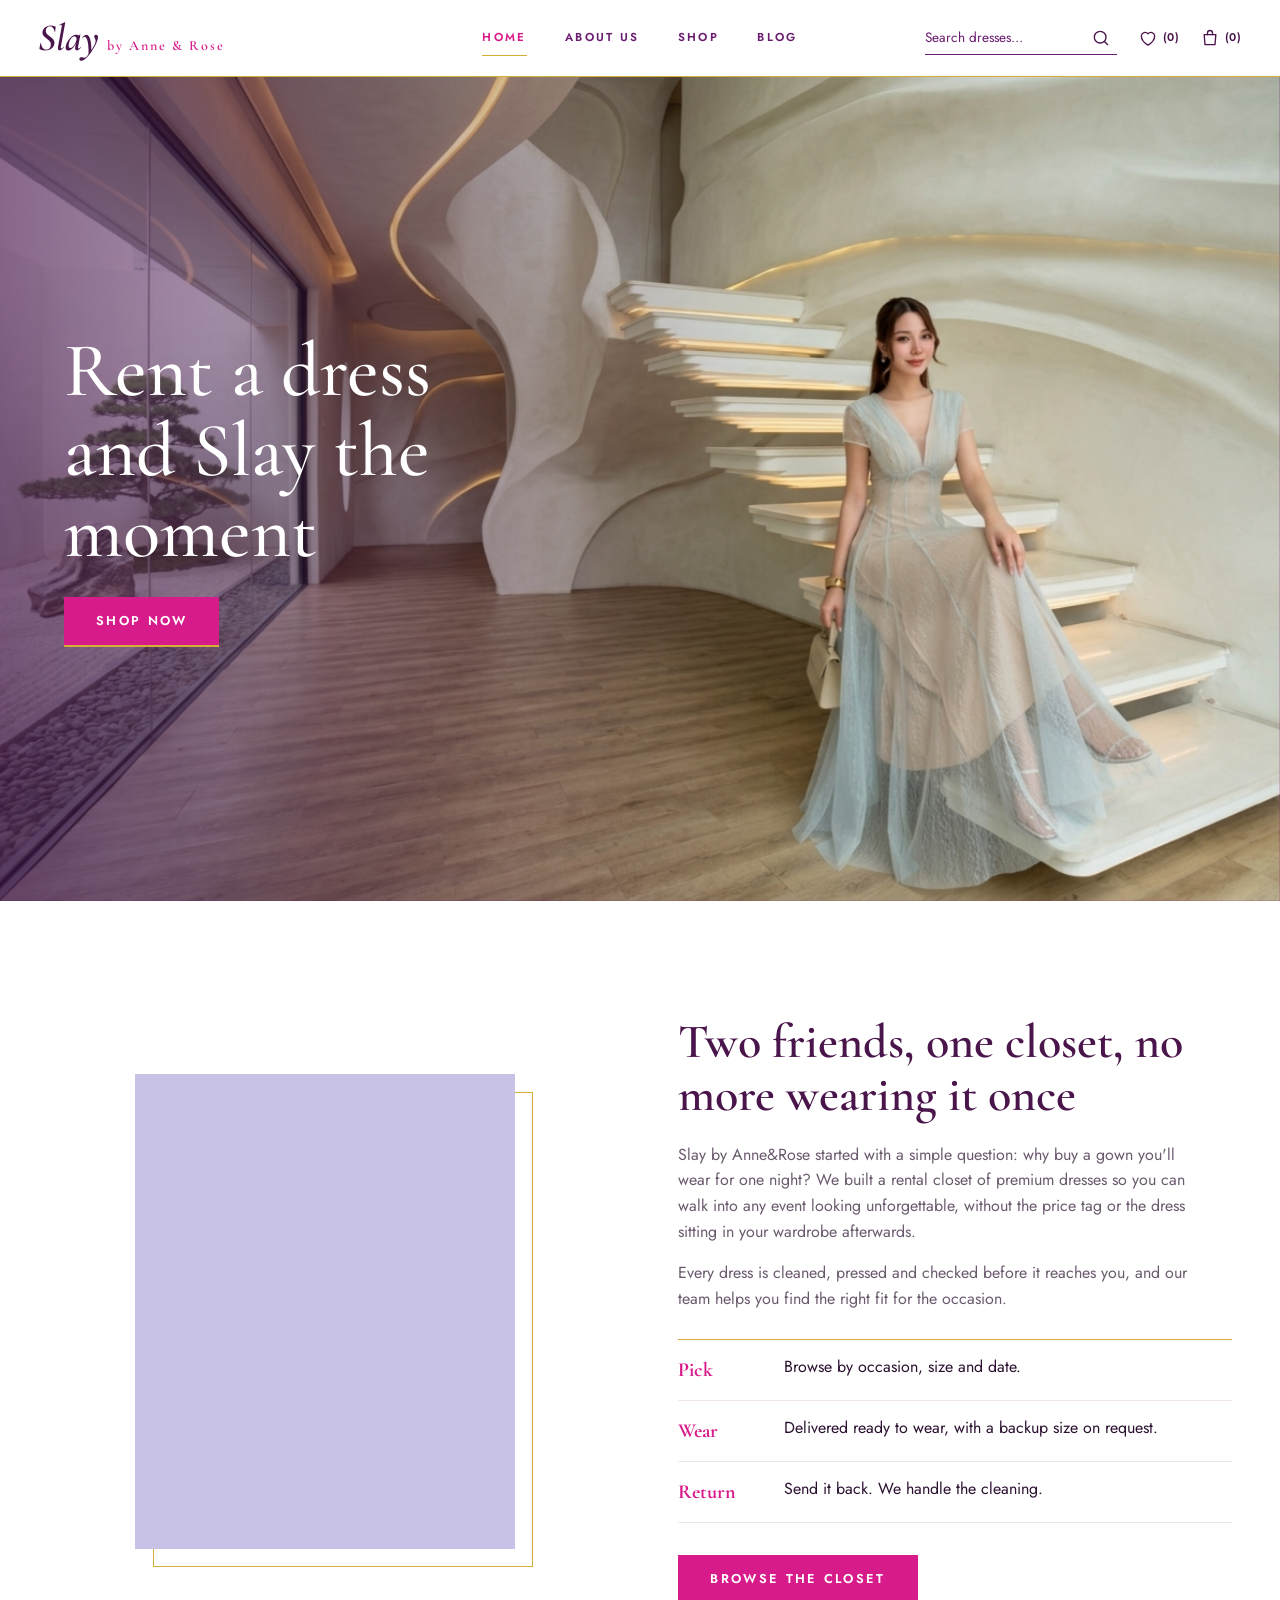
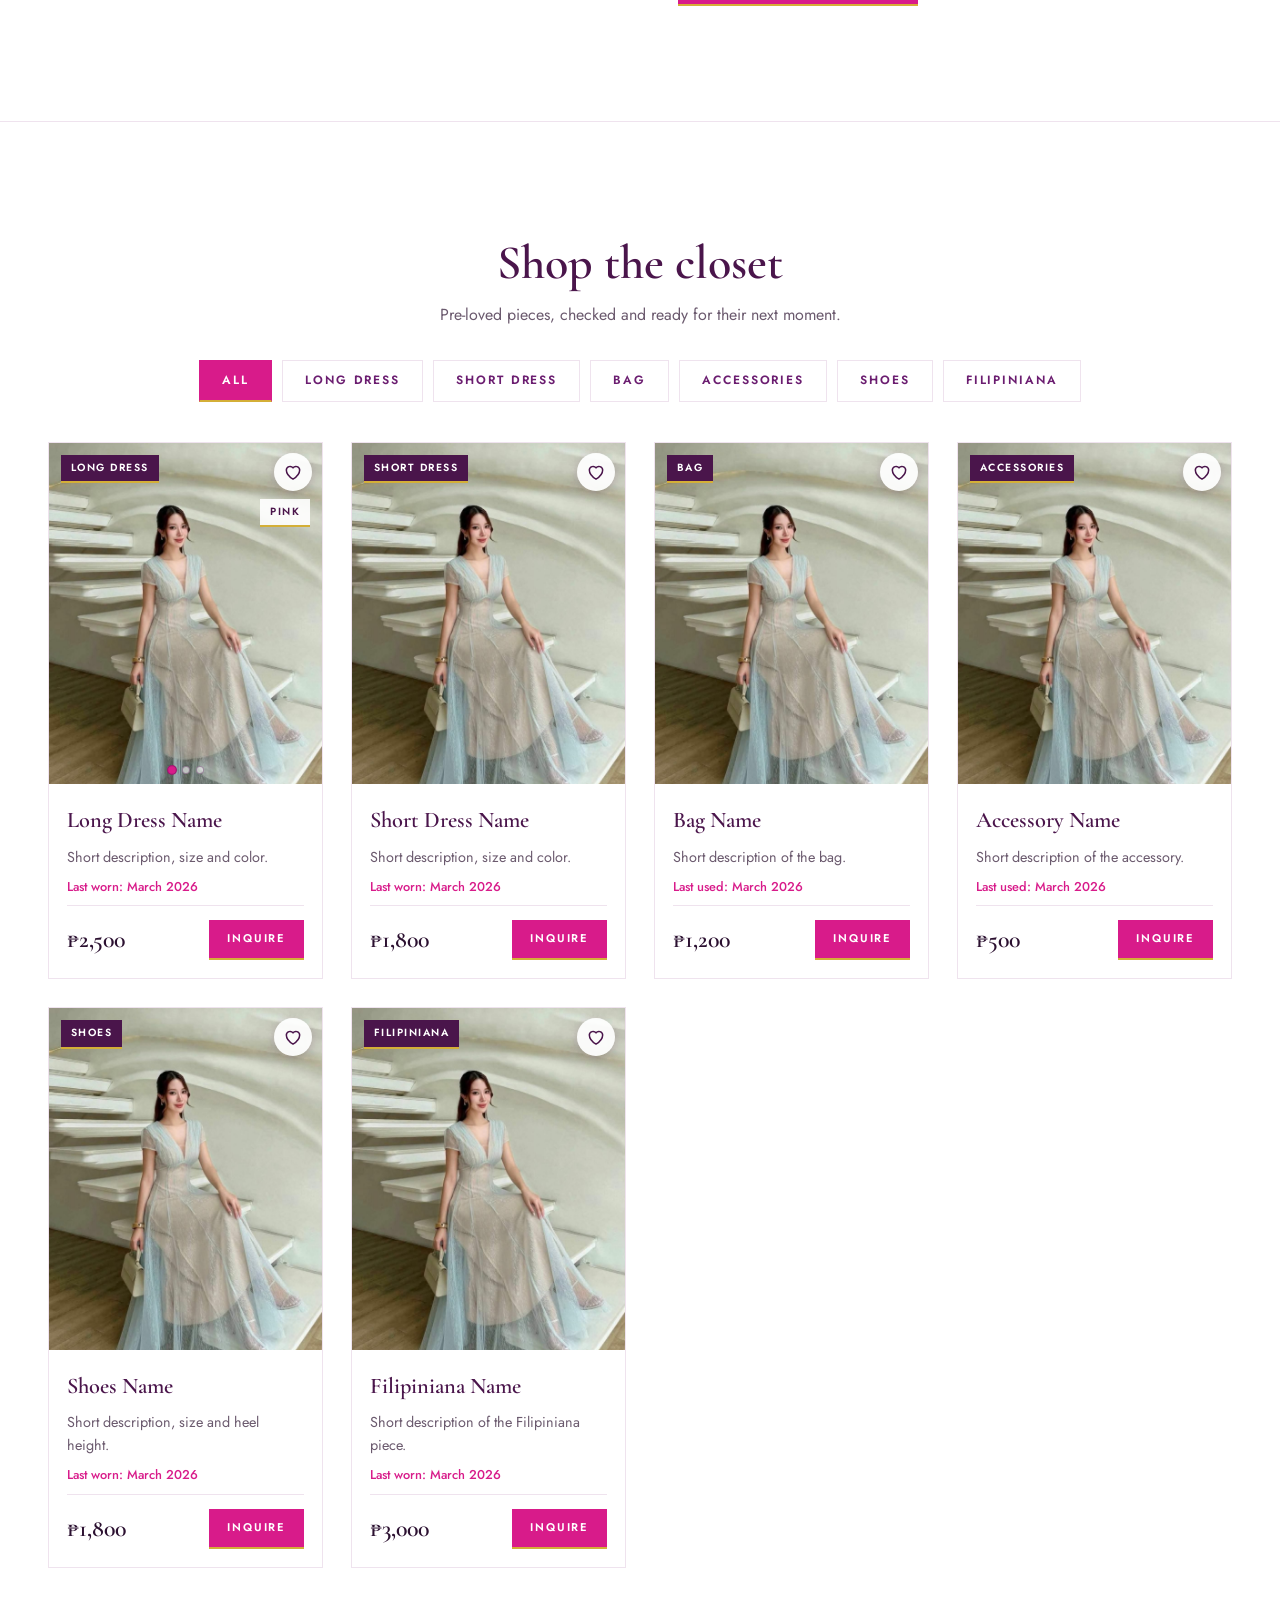
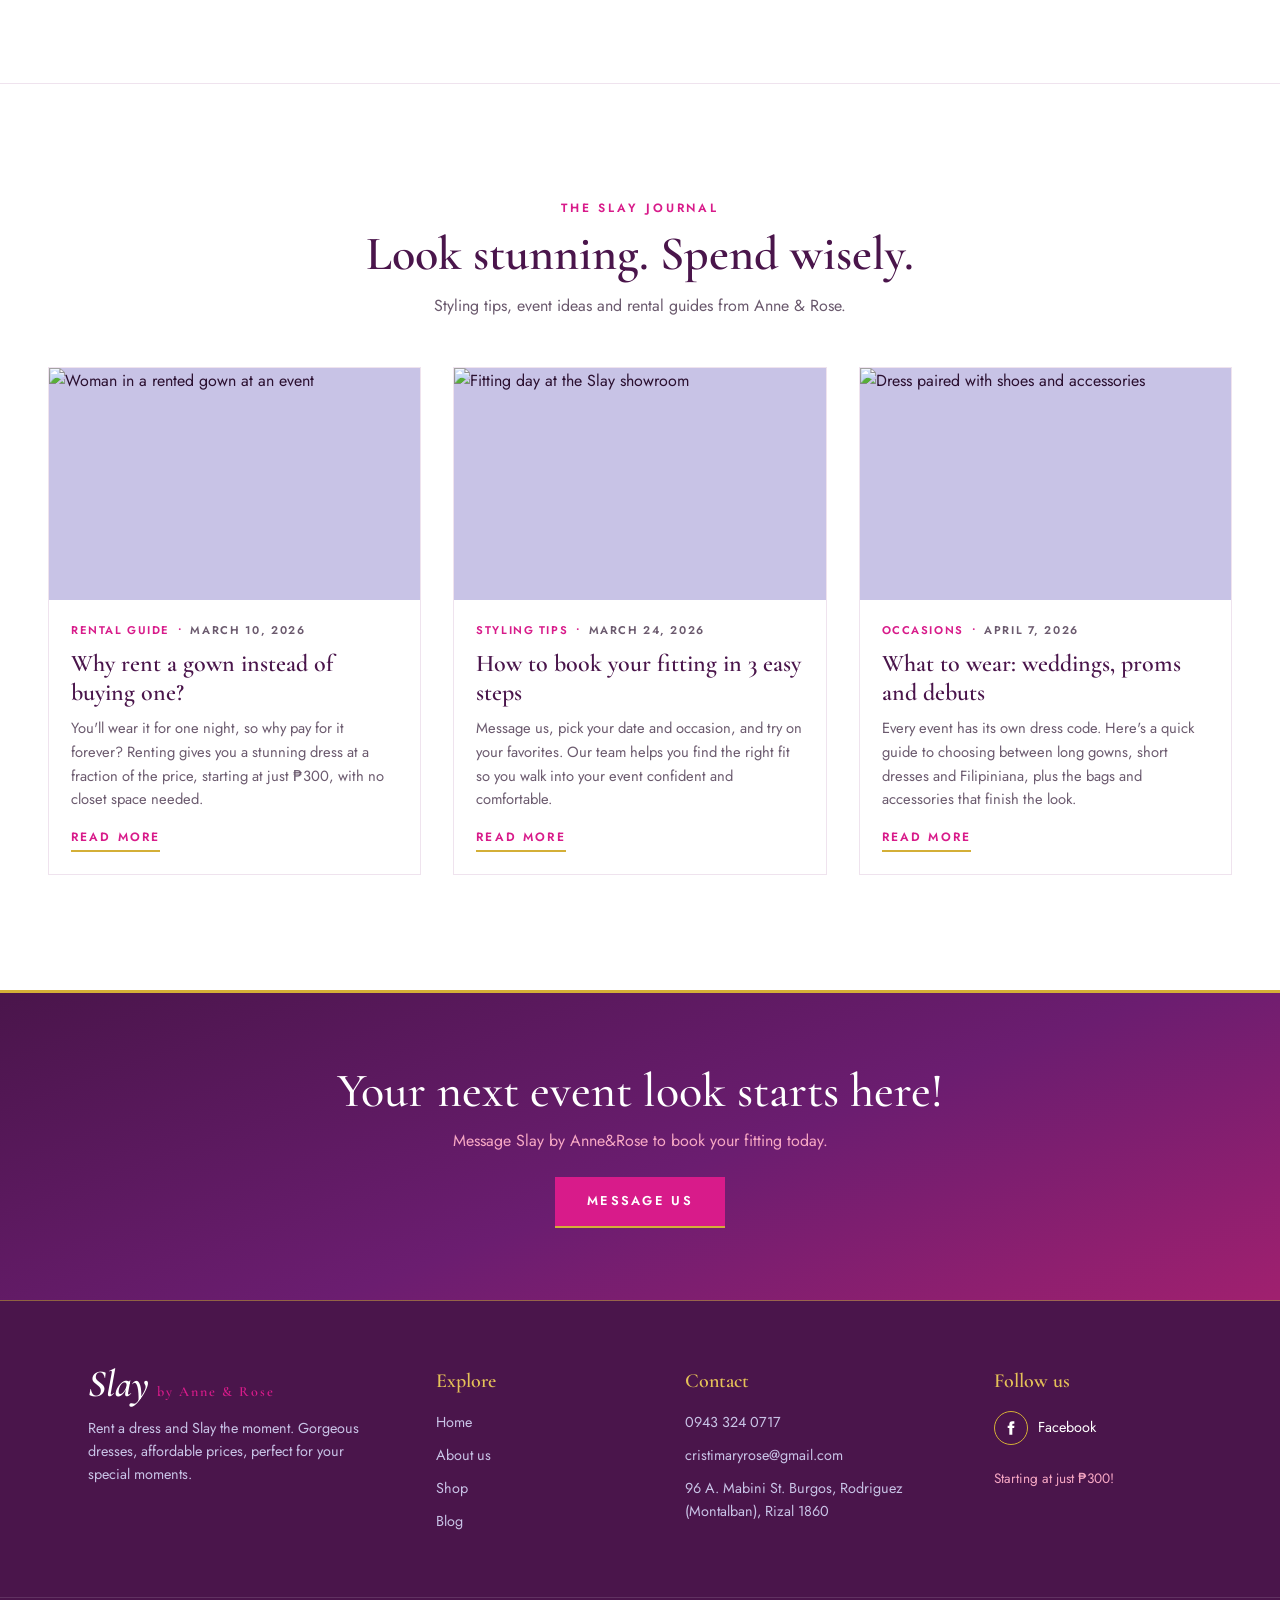
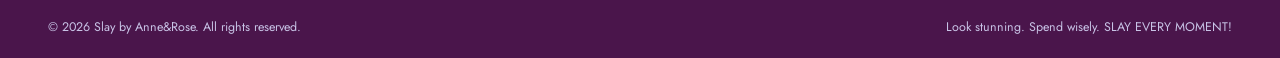
==== index.html @ 1ec52ad0 "Initial commit" ====
<!DOCTYPE html>
<html lang="en">
<head>
<meta charset="utf-8">
<meta name="viewport" content="width=device-width, initial-scale=1, viewport-fit=cover">
<title>Slay by Anne&amp;Rose | Rent a dress and Slay the moment</title>
<link rel="icon" type="image/png" href="slaylogo.png">
<link rel="apple-touch-icon" href="slaylogo.png">
<link rel="stylesheet" href="https://fonts.googleapis.com/css2?family=Cormorant+Garamond:wght@500;600&family=Jost:wght@400;500;600&display=swap">
<link rel="stylesheet" href="style.css">
<script>document.documentElement.classList.add('js')</script>
</head>
<body>

<header class="site-header">
  <div class="bar">
    <button class="icon-btn menu-btn" id="menuBtn" aria-label="Open menu" aria-expanded="false" aria-controls="nav">
      <svg viewBox="0 0 24 24"><path d="M3 7h18M3 12h18M3 17h18"/></svg>
    </button>

    <a class="brand" href="#" aria-label="Slay by Anne and Rose, home"><span class="b1">Slay</span><span class="b2">by Anne &amp; Rose</span></a>

    <nav class="nav" id="nav" aria-label="Main">
      <a href="#home" aria-current="page">Home</a>
      <a href="#about">About us</a>
      <a href="#shop">Shop</a>
      <a href="#blog">Blog</a>
    </nav>

    <div class="tools">
      <form class="search" id="search" role="search" onsubmit="return false">
        <input type="search" id="q" placeholder="Search dresses…" aria-label="Search dresses">
        <button class="icon-btn" type="submit" aria-label="Search" style="min-width:32px;min-height:32px">
          <svg viewBox="0 0 24 24"><circle cx="11" cy="11" r="7"/><path d="m20 20-3.5-3.5"/></svg>
        </button>
      </form>
      <button class="icon-btn search-btn" id="searchBtn" aria-label="Open search" aria-expanded="false">
        <svg viewBox="0 0 24 24"><circle cx="11" cy="11" r="7"/><path d="m20 20-3.5-3.5"/></svg>
      </button>
      <button class="icon-btn" id="favBtn" aria-label="Favorites">
        <svg viewBox="0 0 24 24"><path d="M12 20.5s-8-4.9-8-11A4.5 4.5 0 0 1 12 7a4.5 4.5 0 0 1 8 2.5c0 6.1-8 11-8 11Z"/></svg>
        <span class="count" id="favCount" aria-live="polite">(0)</span>
      </button>
      <button class="icon-btn" id="cartBtn" aria-label="Cart">
        <svg viewBox="0 0 24 24"><path d="M5 8h14l-1 12H6L5 8Z"/><path d="M9 8V6a3 3 0 0 1 6 0v2"/></svg>
        <span class="count" id="cartCount" aria-live="polite">(0)</span>
      </button>
    </div>
  </div>
</header>

<main id="home">
  <!-- ===== HERO SECTION: replace this whole <section> with your own hero ===== -->
<section class="hero">
  <img src="dressv1.png" alt="Woman wearing a rental gown" class="hero-img">

  <div class="hero-text">
    <h1>Rent a dress and Slay the moment</h1>
    <a href="#shop" class="hero-btn">Shop now</a>
  </div>
</section>
  <!-- ===== END HERO SECTION ===== -->
</main>

<div class="toast" id="toast" role="status"></div>

<section class="about" id="about">
  <div class="about-inner">
    <div class="about-media">
      <video
        poster="images/about.jpg"
        autoplay
        muted
        loop
        playsinline
        preload="metadata"
        aria-label="Anne and Rose in the Slay showroom">
        <source src="slayvideo.mp4" type="video/mp4">
        Your browser does not support the video tag.
      </video>
    </div>

    <div class="about-copy">
      <h2>Two friends, one closet, no more wearing it once</h2>
      <p>Slay by Anne&amp;Rose started with a simple question: why buy a gown you'll wear for one night? We built a rental closet of premium dresses so you can walk into any event looking unforgettable, without the price tag or the dress sitting in your wardrobe afterwards.</p>
      <p>Every dress is cleaned, pressed and checked before it reaches you, and our team helps you find the right fit for the occasion.</p>

      <ul class="about-points">
        <li><strong>Pick</strong><span>Browse by occasion, size and date.</span></li>
        <li><strong>Wear</strong><span>Delivered ready to wear, with a backup size on request.</span></li>
        <li><strong>Return</strong><span>Send it back. We handle the cleaning.</span></li>
      </ul>

      <a href="#shop" class="about-btn">Browse the closet</a>
    </div>
  </div>
</section>


<section class="shop" id="shop">
  <div class="shop-inner">
    <h2>Shop the closet</h2>
    <p class="shop-sub">Pre-loved pieces, checked and ready for their next moment.</p>

    <div class="shop-tabs" role="tablist" aria-label="Shop categories">
      <button class="shop-tab active" data-filter="all" role="tab" aria-selected="true">All</button>
      <button class="shop-tab" data-filter="long-dress" role="tab" aria-selected="false">Long Dress</button>
      <button class="shop-tab" data-filter="short-dress" role="tab" aria-selected="false">Short Dress</button>
      <button class="shop-tab" data-filter="bag" role="tab" aria-selected="false">Bag</button>
      <button class="shop-tab" data-filter="accessories" role="tab" aria-selected="false">Accessories</button>
      <button class="shop-tab" data-filter="shoes" role="tab" aria-selected="false">Shoes</button>
      <button class="shop-tab" data-filter="filipiniana" role="tab" aria-selected="false">Filipiniana</button>
    </div>

    <div class="shop-grid">

      <!-- LONG DRESS (with color slider) -->
     <!-- LONG DRESS (slide sample) -->
<article class="product" data-category="long-dress">
  <div class="product-img">
    <img src="dressing.png" alt="Long dress in pink" data-color="Pink" loading="lazy">
    <img src="dressing.png" alt="Long dress in blue" data-color="Blue" loading="lazy">
    <img src="dressing.png" alt="Long dress in gold" data-color="Gold" loading="lazy">
    <span class="product-tag">Long Dress</span>
  </div>
  <div class="product-info">
    <h3>Long Dress Name</h3>
    <p class="product-desc">Short description, size and color.</p>
    <p class="product-worn">Last worn: March 2026</p>
    <div class="product-bottom">
      <span class="product-price">₱2,500</span>
      <a href="#" class="product-btn">Inquire</a>
    </div>
  </div>
</article>

      <!-- SHORT DRESS -->
      <article class="product" data-category="short-dress">
        <div class="product-img">
          <img src="dressing.png" alt="Short dress name" data-color="Pink" loading="lazy">
          <span class="product-tag">Short Dress</span>
        </div>
        <div class="product-info">
          <h3>Short Dress Name</h3>
          <p class="product-desc">Short description, size and color.</p>
          <p class="product-worn">Last worn: March 2026</p>
          <div class="product-bottom">
            <span class="product-price">₱1,800</span>
            <a href="#" class="product-btn">Inquire</a>
          </div>
        </div>
      </article>

      <!-- BAG -->
      <article class="product" data-category="bag">
        <div class="product-img">
          <img src="dressing.png" alt="Bag name" data-color="Black" loading="lazy">
          <span class="product-tag">Bag</span>
        </div>
        <div class="product-info">
          <h3>Bag Name</h3>
          <p class="product-desc">Short description of the bag.</p>
          <p class="product-worn">Last used: March 2026</p>
          <div class="product-bottom">
            <span class="product-price">₱1,200</span>
            <a href="#" class="product-btn">Inquire</a>
          </div>
        </div>
      </article>

      <!-- ACCESSORIES -->
      <article class="product" data-category="accessories">
        <div class="product-img">
          <img src="dressing.png" alt="Accessory name" data-color="Gold" loading="lazy">
          <span class="product-tag">Accessories</span>
        </div>
        <div class="product-info">
          <h3>Accessory Name</h3>
          <p class="product-desc">Short description of the accessory.</p>
          <p class="product-worn">Last used: March 2026</p>
          <div class="product-bottom">
            <span class="product-price">₱500</span>
            <a href="#" class="product-btn">Inquire</a>
          </div>
        </div>
      </article>

      <!-- SHOES -->
      <article class="product" data-category="shoes">
        <div class="product-img">
          <img src="dressing.png" alt="Shoes name" data-color="Nude" loading="lazy">
          <span class="product-tag">Shoes</span>
        </div>
        <div class="product-info">
          <h3>Shoes Name</h3>
          <p class="product-desc">Short description, size and heel height.</p>
          <p class="product-worn">Last worn: March 2026</p>
          <div class="product-bottom">
            <span class="product-price">₱1,800</span>
            <a href="#" class="product-btn">Inquire</a>
          </div>
        </div>
      </article>

      <!-- FILIPINIANA -->
      <article class="product" data-category="filipiniana">
        <div class="product-img">
          <img src="dressing.png" alt="Filipiniana name" data-color="White" loading="lazy">
          <span class="product-tag">Filipiniana</span>
        </div>
        <div class="product-info">
          <h3>Filipiniana Name</h3>
          <p class="product-desc">Short description of the Filipiniana piece.</p>
          <p class="product-worn">Last worn: March 2026</p>
          <div class="product-bottom">
            <span class="product-price">₱3,000</span>
            <a href="#" class="product-btn">Inquire</a>
          </div>
        </div>
      </article>

    </div>
  </div>
</section>

<!-- ===== BLOG ===== -->
<section class="blog" id="blog">
  <div class="blog-inner">
    <p class="blog-eyebrow">The Slay Journal</p>
    <h2>Look stunning. Spend wisely.</h2>
    <p class="blog-sub">Styling tips, event ideas and rental guides from Anne &amp; Rose.</p>

    <div class="blog-grid">

      <article class="post">
        <a href="#" class="post-img">
          <img src="images/blog1.jpg" alt="Woman in a rented gown at an event" loading="lazy">
        </a>
        <div class="post-body">
          <div class="post-meta"><span>Rental Guide</span><span>•</span><time datetime="2026-03-10">March 10, 2026</time></div>
          <h3><a href="#">Why rent a gown instead of buying one?</a></h3>
          <p>You'll wear it for one night, so why pay for it forever? Renting gives you a stunning dress at a fraction of the price, starting at just ₱300, with no closet space needed.</p>
          <a href="#" class="post-link">Read more</a>
        </div>
      </article>

      <article class="post">
        <a href="#" class="post-img">
          <img src="images/blog2.jpg" alt="Fitting day at the Slay showroom" loading="lazy">
        </a>
        <div class="post-body">
          <div class="post-meta"><span>Styling Tips</span><span>•</span><time datetime="2026-03-24">March 24, 2026</time></div>
          <h3><a href="#">How to book your fitting in 3 easy steps</a></h3>
          <p>Message us, pick your date and occasion, and try on your favorites. Our team helps you find the right fit so you walk into your event confident and comfortable.</p>
          <a href="#" class="post-link">Read more</a>
        </div>
      </article>

      <article class="post">
        <a href="#" class="post-img">
          <img src="images/blog3.jpg" alt="Dress paired with shoes and accessories" loading="lazy">
        </a>
        <div class="post-body">
          <div class="post-meta"><span>Occasions</span><span>•</span><time datetime="2026-04-07">April 7, 2026</time></div>
          <h3><a href="#">What to wear: weddings, proms and debuts</a></h3>
          <p>Every event has its own dress code. Here's a quick guide to choosing between long gowns, short dresses and Filipiniana, plus the bags and accessories that finish the look.</p>
          <a href="#" class="post-link">Read more</a>
        </div>
      </article>

    </div>
  </div>
</section>

<!-- ===== FOOTER ===== -->
<footer class="site-footer">
  <div class="footer-cta">
    <h2>Your next event look starts here!</h2>
    <p>Message Slay by Anne&amp;Rose to book your fitting today.</p>
    <a href="https://www.facebook.com/share/1JVDcaen61/?mibextid=wwXIfr" class="footer-btn" target="_blank" rel="noopener">Message us</a>
  </div>

  <div class="footer-inner">
    <div class="footer-col footer-brand">
      <a class="brand" href="#home" aria-label="Slay by Anne and Rose, home"><span class="b1">Slay</span><span class="b2">by Anne &amp; Rose</span></a>
      <p>Rent a dress and Slay the moment. Gorgeous dresses, affordable prices, perfect for your special moments.</p>
    </div>

    <div class="footer-col">
      <h4>Explore</h4>
      <ul>
        <li><a href="#home">Home</a></li>
        <li><a href="#about">About us</a></li>
        <li><a href="#shop">Shop</a></li>
        <li><a href="#blog">Blog</a></li>
      </ul>
    </div>

    <div class="footer-col">
      <h4>Contact</h4>
      <ul>
        <li><a href="tel:09433240717">0943 324 0717</a></li>
        <li><a href="mailto:cristimaryrose@gmail.com">cristimaryrose@gmail.com</a></li>
        <li>96 A. Mabini St. Burgos, Rodriguez (Montalban), Rizal 1860</li>
      </ul>
    </div>

    <div class="footer-col">
      <h4>Follow us</h4>
      <a href="https://www.facebook.com/share/1JVDcaen61/?mibextid=wwXIfr" class="footer-social" target="_blank" rel="noopener" aria-label="Slay by Anne and Rose on Facebook">
        <svg viewBox="0 0 24 24" aria-hidden="true"><path d="M14 8.5V6.8c0-.8.5-1 .9-1H17V2h-3c-3.1 0-4.5 2-4.5 4.4v2.1H7V12h2.5v10H14V12h2.7l.4-3.5H14Z"/></svg>
        <span>Facebook</span>
      </a>
      <p class="footer-note">Starting at just ₱300!</p>
    </div>
  </div>

  <div class="footer-bottom">
    <p>&copy; <span id="year">2026</span> Slay by Anne&amp;Rose. All rights reserved.</p>
    <p>Look stunning. Spend wisely. SLAY EVERY MOMENT!</p>
  </div>
</footer>
<script src="script.js"></script>
</body>
</html>
---- style.css ----
:root{
  --ink:#4A154B; --paper:#FFFFFF; --text:#2b1030; --muted:#6b5a6e; --line:#efe3ee; --gold:#D4AF37; --gold-lt:#E5C158; --rose:#F7A8C4; --lav:#C8C3E6;
  --hdr:#FFFFFF; --hdr-text:#4A154B; --hdr-dim:#6B1D70; --accent:#D81B8A;
  --serif:"Cormorant Garamond",Georgia,"Times New Roman",serif;
  --sans:"Jost","Helvetica Neue",Arial,sans-serif;
  color-scheme:light;
  box-sizing:border-box;
  padding-top:env(safe-area-inset-top,0px);
  padding-bottom:env(safe-area-inset-bottom,0px);
}
@media (prefers-color-scheme:dark){
  :root:not([data-theme="light"]){--paper:#1a0a1b;--text:#f6e9f3;--muted:#bfa9bd;--line:#3a1f3c;--hdr:#2a0e2c;--hdr-text:#fff;--hdr-dim:#C8C3E6;color-scheme:dark}
}
:root[data-theme="dark"]{--paper:#1a0a1b;--text:#f6e9f3;--muted:#bfa9bd;--line:#3a1f3c;--hdr:#2a0e2c;--hdr-text:#fff;--hdr-dim:#C8C3E6;color-scheme:dark}
*,*::before,*::after{box-sizing:inherit}
html{scroll-padding-top:calc(env(safe-area-inset-top,0px) + 80px)}
body{margin:0;background:var(--paper);color:var(--text);font-family:var(--sans);line-height:1.6;min-height:100vh}
body::before{content:"";position:fixed;inset:0 0 auto;height:env(safe-area-inset-top,0px);background:var(--hdr);z-index:60}
a{color:inherit;text-decoration:none}
button{font:inherit;color:inherit;background:none;border:0;cursor:pointer;padding:0}
:focus-visible{outline:2px solid var(--accent);outline-offset:3px}

/* Header */
.site-header{position:sticky;top:env(safe-area-inset-top,0px);z-index:50;background:var(--hdr);color:var(--hdr-text);border-bottom:1px solid var(--gold)}
.bar{max-width:1600px;margin:0 auto;height:76px;padding:0 clamp(16px,3vw,40px);display:grid;grid-template-columns:1fr auto 1fr;align-items:center;gap:16px}
.brand{display:flex;align-items:baseline;gap:.5em;font-family:var(--serif);white-space:nowrap;justify-self:start;line-height:1}
.brand .b1{font-size:clamp(1.9rem,3vw,2.6rem);font-weight:600;font-style:italic;color:var(--hdr-text)}
.brand .b2{font-size:clamp(.7rem,1.1vw,.9rem);font-weight:600;letter-spacing:.14em;color:var(--accent)}

.nav{display:flex;gap:clamp(20px,3vw,44px)}
.nav a{font-size:.72rem;font-weight:600;letter-spacing:.2em;text-transform:uppercase;padding:8px 0;border-bottom:1px solid transparent;color:var(--hdr-dim);transition:color .2s,border-color .2s}
.nav a:hover,.nav a[aria-current="page"]{color:var(--accent);border-color:var(--gold)}
.tools{display:flex;align-items:center;gap:clamp(10px,1.6vw,22px);justify-self:end}
.search{display:flex;align-items:center;border-bottom:1px solid var(--hdr-dim);width:clamp(140px,15vw,200px)}
.search input{flex:1;min-width:0;background:none;border:0;color:var(--hdr-text);font:inherit;font-size:.85rem;padding:6px 0}
.search input::placeholder{color:var(--hdr-dim)}
.search input:focus{outline:none}
.search:focus-within{border-color:var(--accent)}
.icon-btn{position:relative;display:inline-flex;align-items:center;gap:5px;min-width:40px;min-height:40px;justify-content:center;color:var(--hdr-text)}
.icon-btn svg{width:20px;height:20px;fill:none;stroke:currentColor;stroke-width:1.6;stroke-linecap:round;stroke-linejoin:round}
.icon-btn .count{font-size:.7rem;font-weight:600;letter-spacing:.05em}
.icon-btn:hover{color:var(--accent)}
.icon-btn.on svg{fill:var(--accent);stroke:var(--accent)}
.menu-btn,.search-btn{display:none}

/* Tablet and mobile */
@media (max-width:1080px){
  .bar{grid-template-columns:auto 1fr;height:64px}
  .brand{order:2;justify-self:center;grid-column:2}
  .menu-btn{display:inline-flex;order:1}
  .tools{order:3;grid-column:3}
  .bar{grid-template-columns:auto 1fr auto}
  .nav{position:absolute;left:0;right:0;top:100%;flex-direction:column;gap:0;background:var(--hdr);padding:8px clamp(16px,3vw,40px) 20px;border-top:1px solid var(--line);display:none}
  .nav.open{display:flex}
  .nav a{padding:16px 0;border-bottom:1px solid var(--line);font-size:.8rem}
  .search-btn{display:inline-flex}
  .search{position:absolute;left:0;right:0;top:100%;width:auto;background:var(--hdr);padding:10px clamp(16px,3vw,40px);border-bottom:1px solid var(--line);display:none}
  .search.open{display:flex}
  .search input{font-size:1rem}
}
@media (max-width:420px){
  .tools{gap:2px}
  .icon-btn{min-width:36px}
  .brand .b1{font-size:1.6rem}.brand .b2{letter-spacing:.06em;font-size:.62rem}
}

/* Hero slot */
.hero-slot{min-height:calc(100vh - 76px);display:grid;place-items:center;text-align:center;padding:48px 24px;border-bottom:1px solid var(--line);background:linear-gradient(160deg,#4A154B 0%,#6B1D70 55%,#a0206f 100%);color:#fff;border-bottom:3px solid var(--gold)}
.hero-slot h1{font-family:var(--serif);font-weight:500;font-size:clamp(2.2rem,7vw,5.5rem);line-height:1.02;margin:0 0 16px;letter-spacing:.01em;max-width:14ch}
.hero-slot p{margin:0;color:var(--rose);font-size:clamp(.85rem,1.6vw,1rem);letter-spacing:.06em}
.hero-slot small{display:block;margin-top:40px;color:var(--lav);font-size:.75rem}
.toast{position:fixed;left:50%;bottom:calc(20px + env(safe-area-inset-bottom,0px));transform:translate(-50%,20px);background:var(--ink);color:#fff;padding:10px 18px;font-size:.85rem;opacity:0;pointer-events:none;transition:.25s;z-index:70}
.toast.show{opacity:1;transform:translate(-50%,0)}
@media (prefers-reduced-motion:reduce){*{transition:none!important}}
.hero{position:relative;min-height:calc(100vh - 76px);overflow:hidden;color:#fff}
.hero-img{position:absolute;inset:0;width:100%;height:100%;object-fit:cover;object-position:center top}
.hero::after{content:"";position:absolute;inset:0;background:linear-gradient(90deg,rgba(74,21,75,.65),rgba(74,21,75,0) 60%)}
.hero-text{position:relative;z-index:1;max-width:560px;padding:clamp(24px,8vw,120px) clamp(16px,5vw,64px);display:flex;flex-direction:column;align-items:flex-start;gap:24px;justify-content:center;min-height:calc(100vh - 76px)}
.hero-text h1{font-family:var(--serif);font-weight:500;font-size:clamp(2.2rem,6vw,4.8rem);line-height:1.05;margin:0}
.hero-btn{background:var(--accent);color:#fff;padding:14px 32px;font-size:.8rem;font-weight:600;letter-spacing:.18em;text-transform:uppercase;border-bottom:2px solid var(--gold)}
.hero-btn:hover{background:var(--hdr-dim)}
.about{padding:clamp(56px,9vw,120px) clamp(16px,4vw,48px);background:var(--paper)}
.about-inner{max-width:1200px;margin:0 auto;display:grid;grid-template-columns:1fr 1fr;gap:clamp(32px,6vw,88px);align-items:center}
.about-media{position:relative}
.about-media::before{content:"";position:absolute;inset:18px -18px -18px 18px;border:1px solid var(--gold);z-index:0}
.about-media img{position:relative;z-index:1;display:block;width:100%;aspect-ratio:4/5;object-fit:cover;background:var(--lav)}
.about-copy h2{font-family:var(--serif);font-weight:600;font-size:clamp(1.9rem,4vw,3rem);line-height:1.1;color:var(--hdr-text);margin:0 0 20px}
.about-copy p{margin:0 0 16px;color:var(--muted);max-width:52ch}
.about-points{list-style:none;margin:28px 0 32px;padding:0;border-top:1px solid var(--gold)}
.about-points li{display:grid;grid-template-columns:90px 1fr;gap:16px;padding:14px 0;border-bottom:1px solid var(--line)}
.about-points strong{font-family:var(--serif);font-size:1.25rem;color:var(--accent)}
.about-points span{color:var(--text)}
.about-btn{display:inline-block;background:var(--accent);color:#fff;padding:14px 32px;font-size:.8rem;font-weight:600;letter-spacing:.18em;text-transform:uppercase;border-bottom:2px solid var(--gold)}
.about-btn:hover{background:var(--hdr-dim)}

@media (max-width:820px){
  .about-inner{grid-template-columns:1fr}
  .about-media{margin:0 18px 18px 0}
  .about-media img{aspect-ratio:4/3}
}
/* ---------- Animations ---------- */

/* Hero text: plays once on page load */
@keyframes rise{from{opacity:0;transform:translateY(24px)}to{opacity:1;transform:none}}
.hero-text h1{animation:rise .9s cubic-bezier(.2,.7,.2,1) .15s both}
.hero-text .hero-btn{animation:rise .9s cubic-bezier(.2,.7,.2,1) .45s both}

/* Slow zoom on the hero image */
@keyframes settle{from{transform:scale(1.08)}to{transform:scale(1)}}
.hero-img{animation:settle 2.4s ease-out both}

/* About section: reveal on scroll */
.js .reveal{opacity:0;transform:translateY(28px);transition:opacity .8s cubic-bezier(.2,.7,.2,1),transform .8s cubic-bezier(.2,.7,.2,1)}
.js .reveal.in{opacity:1;transform:none}

/* Gold frame draws in after the photo appears */
.js .about-media::before{opacity:0;transform:translate(-14px,-14px);transition:opacity .8s ease .5s,transform .8s ease .5s}
.js .about-media.in::before{opacity:1;transform:none}

/* Hover */
.about-media img{transition:transform .6s ease}
.about-media:hover img{transform:scale(1.03)}
.about-media{overflow:visible}
.about-btn,.hero-btn{transition:background .25s,transform .25s,box-shadow .25s}
.about-btn:hover,.hero-btn:hover{transform:translateY(-2px);box-shadow:0 8px 20px rgba(74,21,75,.25)}
.about-points li{transition:padding-left .25s}
.about-points li:hover{padding-left:10px}

/* Respect reduced motion */
@media (prefers-reduced-motion:reduce){
  .hero-text h1,.hero-text .hero-btn,.hero-img{animation:none}
  .js .reveal,.js .about-media::before{opacity:1;transform:none;transition:none}
}
/* ---------- About video size ---------- */
.about-media{
  width:100%;
  max-width:380px;
  justify-self:center;
}

.about-media video{
  position:relative;
  z-index:1;
  display:block;
  width:100%;
  aspect-ratio:4/5;
  object-fit:cover;
  background:var(--lav);
  transition:transform .6s ease;
}

.about-media:hover video{
  transform:scale(1.03);
}

@media (max-width:820px){
  .about-media{
    margin:0 auto 18px;
    max-width:300px;
  }
  .about-media video{
    aspect-ratio:4/3;
  }
}
/* ---------- Hero fix ---------- */

/* Fallback background so white text is always readable, even if the image fails */
.hero{
  background:linear-gradient(160deg,#4A154B 0%,#6B1D70 55%,#a0206f 100%);
}

/* Mobile: darker overlay across the whole hero */
@media (max-width:820px){
  .hero::after{
    background:linear-gradient(180deg,rgba(74,21,75,.55),rgba(74,21,75,.75));
  }
  .hero-text{
    max-width:100%;
    padding:24px 24px 56px;
  }
  .hero-text h1{
    font-size:clamp(2rem,9vw,3rem);
  }
}
/* ---------- Shop ---------- */
.shop{padding:clamp(56px,9vw,120px) clamp(16px,4vw,48px);background:var(--paper);border-top:1px solid var(--line)}
.shop-inner{max-width:1200px;margin:0 auto;text-align:center}
.shop-inner h2{font-family:var(--serif);font-weight:600;font-size:clamp(1.9rem,4vw,3rem);line-height:1.1;color:var(--hdr-text);margin:0 0 12px}
.shop-sub{margin:0 auto 32px;color:var(--muted);max-width:52ch}

/* Tabs */
.shop-tabs{display:flex;justify-content:center;flex-wrap:wrap;gap:10px;margin-bottom:40px}
.shop-tab{padding:10px 22px;font-size:.75rem;font-weight:600;letter-spacing:.16em;text-transform:uppercase;color:var(--hdr-dim);border:1px solid var(--line);transition:background .25s,color .25s,border-color .25s}
.shop-tab:hover{border-color:var(--gold);color:var(--accent)}
.shop-tab.active{background:var(--accent);color:#fff;border-color:var(--accent);border-bottom:2px solid var(--gold)}

/* Grid */
.shop-grid{display:grid;grid-template-columns:repeat(auto-fill,minmax(250px,1fr));gap:28px;text-align:left}
.product[hidden]{display:none}
.product{display:flex;flex-direction:column;border:1px solid var(--line);background:var(--paper);transition:transform .3s,box-shadow .3s}
.product:hover{transform:translateY(-4px);box-shadow:0 12px 28px rgba(74,21,75,.15)}
.product-img{position:relative;overflow:hidden;aspect-ratio:4/5;background:var(--lav)}
.product-img img{width:100%;height:100%;object-fit:cover;display:block;transition:transform .6s ease}
.product:hover .product-img img{transform:scale(1.05)}
.product-tag{position:absolute;top:12px;left:12px;background:var(--ink);color:#fff;font-size:.65rem;font-weight:600;letter-spacing:.14em;text-transform:uppercase;padding:5px 10px;border-bottom:2px solid var(--gold)}
.product-info{padding:18px;display:flex;flex-direction:column;gap:8px;flex:1}
.product-info h3{font-family:var(--serif);font-size:1.4rem;font-weight:600;margin:0;color:var(--hdr-text)}
.product-desc{margin:0;color:var(--muted);font-size:.9rem}
.product-worn{margin:0;font-size:.8rem;color:var(--accent);font-weight:500}
.product-bottom{margin-top:auto;padding-top:14px;display:flex;align-items:center;justify-content:space-between;border-top:1px solid var(--line)}
.product-price{font-family:var(--serif);font-size:1.5rem;font-weight:600;color:var(--text)}
.product-btn{background:var(--accent);color:#fff;padding:10px 18px;font-size:.7rem;font-weight:600;letter-spacing:.16em;text-transform:uppercase;border-bottom:2px solid var(--gold);transition:background .25s}
.product-btn:hover{background:var(--hdr-dim)}

@media (max-width:600px){
  .shop-tabs{flex-wrap:nowrap;justify-content:flex-start;overflow-x:auto;padding-bottom:6px;-webkit-overflow-scrolling:touch}
  .shop-tab{white-space:nowrap;flex-shrink:0}
  .shop-grid{grid-template-columns:repeat(2,1fr);gap:14px}
  .product-info{padding:12px}
  .product-info h3{font-size:1.15rem}
  .product-bottom{flex-direction:column;align-items:flex-start;gap:10px}
}
/* ---------- Blog ---------- */
.blog{padding:clamp(56px,9vw,120px) clamp(16px,4vw,48px);background:var(--paper);border-top:1px solid var(--line)}
.blog-inner{max-width:1200px;margin:0 auto;text-align:center}
.blog-eyebrow{margin:0 0 10px;font-size:.75rem;font-weight:600;letter-spacing:.24em;text-transform:uppercase;color:var(--accent)}
.blog-inner h2{font-family:var(--serif);font-weight:600;font-size:clamp(1.9rem,4vw,3rem);line-height:1.1;color:var(--hdr-text);margin:0 0 12px}
.blog-sub{margin:0 auto 48px;color:var(--muted);max-width:52ch}

.blog-grid{display:grid;grid-template-columns:repeat(auto-fit,minmax(280px,1fr));gap:32px;text-align:left}
.post{display:flex;flex-direction:column;border:1px solid var(--line);background:var(--paper);transition:transform .3s,box-shadow .3s}
.post:hover{transform:translateY(-4px);box-shadow:0 12px 28px rgba(74,21,75,.15)}
.post-img{display:block;overflow:hidden;aspect-ratio:16/10;background:var(--lav)}
.post-img img{width:100%;height:100%;object-fit:cover;display:block;transition:transform .6s ease}
.post:hover .post-img img{transform:scale(1.05)}
.post-body{padding:22px;display:flex;flex-direction:column;gap:10px;flex:1}
.post-meta{display:flex;gap:8px;font-size:.7rem;font-weight:600;letter-spacing:.14em;text-transform:uppercase;color:var(--accent)}
.post-meta time{color:var(--muted)}
.post-body h3{font-family:var(--serif);font-size:1.5rem;font-weight:600;line-height:1.2;margin:0;color:var(--hdr-text)}
.post-body h3 a:hover{color:var(--accent)}
.post-body p{margin:0;color:var(--muted);font-size:.92rem}
.post-link{margin-top:auto;padding-top:6px;align-self:flex-start;font-size:.75rem;font-weight:600;letter-spacing:.18em;text-transform:uppercase;color:var(--accent);border-bottom:2px solid var(--gold);padding-bottom:3px;transition:color .25s}
.post-link:hover{color:var(--hdr-dim)}

/* ---------- Footer ---------- */
.site-footer{background:var(--ink);color:#fff;border-top:3px solid var(--gold)}
.site-footer a{color:inherit}
.site-footer a:hover{color:var(--gold-lt)}

.footer-cta{text-align:center;padding:clamp(40px,7vw,72px) clamp(16px,4vw,48px);background:linear-gradient(160deg,#4A154B 0%,#6B1D70 55%,#a0206f 100%);border-bottom:1px solid rgba(212,175,55,.5)}
.footer-cta h2{font-family:var(--serif);font-weight:500;font-size:clamp(1.8rem,4.5vw,3rem);line-height:1.1;margin:0 0 10px}
.footer-cta p{margin:0 0 24px;color:var(--rose)}
.footer-btn{display:inline-block;background:var(--accent);color:#fff!important;padding:14px 32px;font-size:.8rem;font-weight:600;letter-spacing:.18em;text-transform:uppercase;border-bottom:2px solid var(--gold);transition:background .25s,transform .25s}
.footer-btn:hover{background:#fff;color:var(--ink)!important;transform:translateY(-2px)}

.footer-inner{max-width:1200px;margin:0 auto;padding:clamp(40px,6vw,64px) clamp(16px,4vw,48px);display:grid;grid-template-columns:1.5fr 1fr 1.3fr 1fr;gap:clamp(24px,4vw,56px)}
.footer-brand .brand{margin-bottom:14px}
.footer-brand .brand .b1{color:#fff}
.footer-brand p{margin:0;color:var(--lav);font-size:.9rem;max-width:34ch}
.footer-col h4{font-family:var(--serif);font-size:1.25rem;font-weight:600;margin:0 0 14px;color:var(--gold-lt)}
.footer-col ul{list-style:none;margin:0;padding:0;display:flex;flex-direction:column;gap:10px;font-size:.9rem;color:var(--lav)}
.footer-col li a{transition:color .2s}
.footer-social{display:inline-flex;align-items:center;gap:10px;font-size:.9rem;color:var(--lav)}
.footer-social svg{width:34px;height:34px;padding:8px;border:1px solid var(--gold);border-radius:50%;fill:currentColor;transition:background .25s,color .25s}
.footer-social:hover svg{background:var(--gold);color:var(--ink)}
.footer-note{margin:16px 0 0;color:var(--rose);font-size:.85rem}

.footer-bottom{border-top:1px solid rgba(255,255,255,.12);padding:20px clamp(16px,4vw,48px);display:flex;justify-content:space-between;flex-wrap:wrap;gap:8px;font-size:.78rem;color:var(--lav)}
.footer-bottom p{margin:0}

@media (max-width:900px){
  .footer-inner{grid-template-columns:1fr 1fr}
}
@media (max-width:560px){
  .footer-inner{grid-template-columns:1fr}
  .footer-bottom{flex-direction:column;text-align:center;align-items:center}
}
/* ---------- Product slider + viewer ---------- */
.slides{display:flex;height:100%;overflow-x:auto;scroll-snap-type:x mandatory;scrollbar-width:none;-webkit-overflow-scrolling:touch}
.slides::-webkit-scrollbar{display:none}
.slides img{flex:0 0 100%;width:100%;height:100%;object-fit:cover;scroll-snap-align:center;cursor:zoom-in}
.product:hover .product-img img{transform:none}
.product-tag{z-index:3}

.slide-arrow{position:absolute;top:50%;transform:translateY(-50%);z-index:3;width:34px;height:34px;border-radius:50%;background:rgba(255,255,255,.88);color:var(--ink);font-size:1.3rem;line-height:1;display:flex;align-items:center;justify-content:center;opacity:0;transition:opacity .25s,background .25s}
.slide-arrow:hover{background:#fff;color:var(--accent)}
.slide-prev{left:8px}
.slide-next{right:8px}
.product-img:hover .slide-arrow,.slide-arrow:focus-visible{opacity:1}
@media (hover:none){.slide-arrow{opacity:.9}}

.slide-dots{position:absolute;bottom:10px;left:0;right:0;z-index:3;display:flex;justify-content:center;gap:6px}
.slide-dots button{width:8px;height:8px;border-radius:50%;background:rgba(255,255,255,.6);border:1px solid rgba(74,21,75,.4);transition:background .25s,transform .25s}
.slide-dots button.on{background:var(--accent);transform:scale(1.25)}

.color-label{position:absolute;top:12px;right:12px;z-index:3;background:rgba(255,255,255,.9);color:var(--ink);font-size:.65rem;font-weight:600;letter-spacing:.14em;text-transform:uppercase;padding:5px 10px;border-bottom:2px solid var(--gold)}

/* Viewer */
.lightbox{position:fixed;inset:0;z-index:100;background:rgba(26,10,27,.94);display:flex;align-items:center;justify-content:center;padding:20px}
.lightbox[hidden]{display:none}
.lb-stage{display:flex;flex-direction:column;align-items:center;gap:12px;max-width:min(92vw,560px);width:100%;touch-action:pan-y}
.lb-img{max-width:100%;max-height:72vh;object-fit:contain;border-bottom:3px solid var(--gold);animation:lbIn .35s ease}
@keyframes lbIn{from{opacity:0;transform:translateY(18px) scale(.97)}to{opacity:1;transform:none}}
.lb-caption{margin:0;color:#fff;font-family:var(--serif);font-size:1.3rem;text-align:center}
.lb-thumbs{display:flex;gap:8px;flex-wrap:wrap;justify-content:center}
.lb-thumbs button{width:54px;height:68px;padding:0;border:2px solid transparent;opacity:.6;transition:opacity .2s,border-color .2s}
.lb-thumbs button.on{opacity:1;border-color:var(--gold)}
.lb-thumbs img{width:100%;height:100%;object-fit:cover;display:block}
.lb-close{position:absolute;top:14px;right:18px;color:#fff;font-size:2.4rem;line-height:1;width:44px;height:44px}
.lb-nav{color:#fff;font-size:3rem;line-height:1;width:48px;height:60px;flex-shrink:0}
.lb-nav:hover,.lb-close:hover{color:var(--gold-lt)}
.lb-nav[hidden]{display:none}
@media (max-width:600px){
  .lb-nav{position:absolute;bottom:20px;font-size:2.4rem}
  .lb-prev{left:10px}
  .lb-next{right:10px}
}
/* ---------- Favorite heart ---------- */
.fav-btn{position:absolute;top:10px;right:10px;z-index:4;width:38px;height:38px;border-radius:50%;background:rgba(255,255,255,.92);color:var(--ink);display:flex;align-items:center;justify-content:center;box-shadow:0 2px 8px rgba(74,21,75,.2);transition:transform .25s,background .25s,color .25s}
.fav-btn svg{width:20px;height:20px;fill:none;stroke:currentColor;stroke-width:1.8;stroke-linecap:round;stroke-linejoin:round;transition:fill .25s,stroke .25s}
.fav-btn:hover{transform:scale(1.1);color:var(--accent)}
.fav-btn.on{color:var(--accent)}
.fav-btn.on svg{fill:var(--accent);stroke:var(--accent)}
.fav-btn.pop{animation:favPop .4s ease}
@keyframes favPop{0%{transform:scale(1)}40%{transform:scale(1.35)}100%{transform:scale(1)}}

/* Move the color name below the heart so they don't overlap */
.color-label{top:56px}
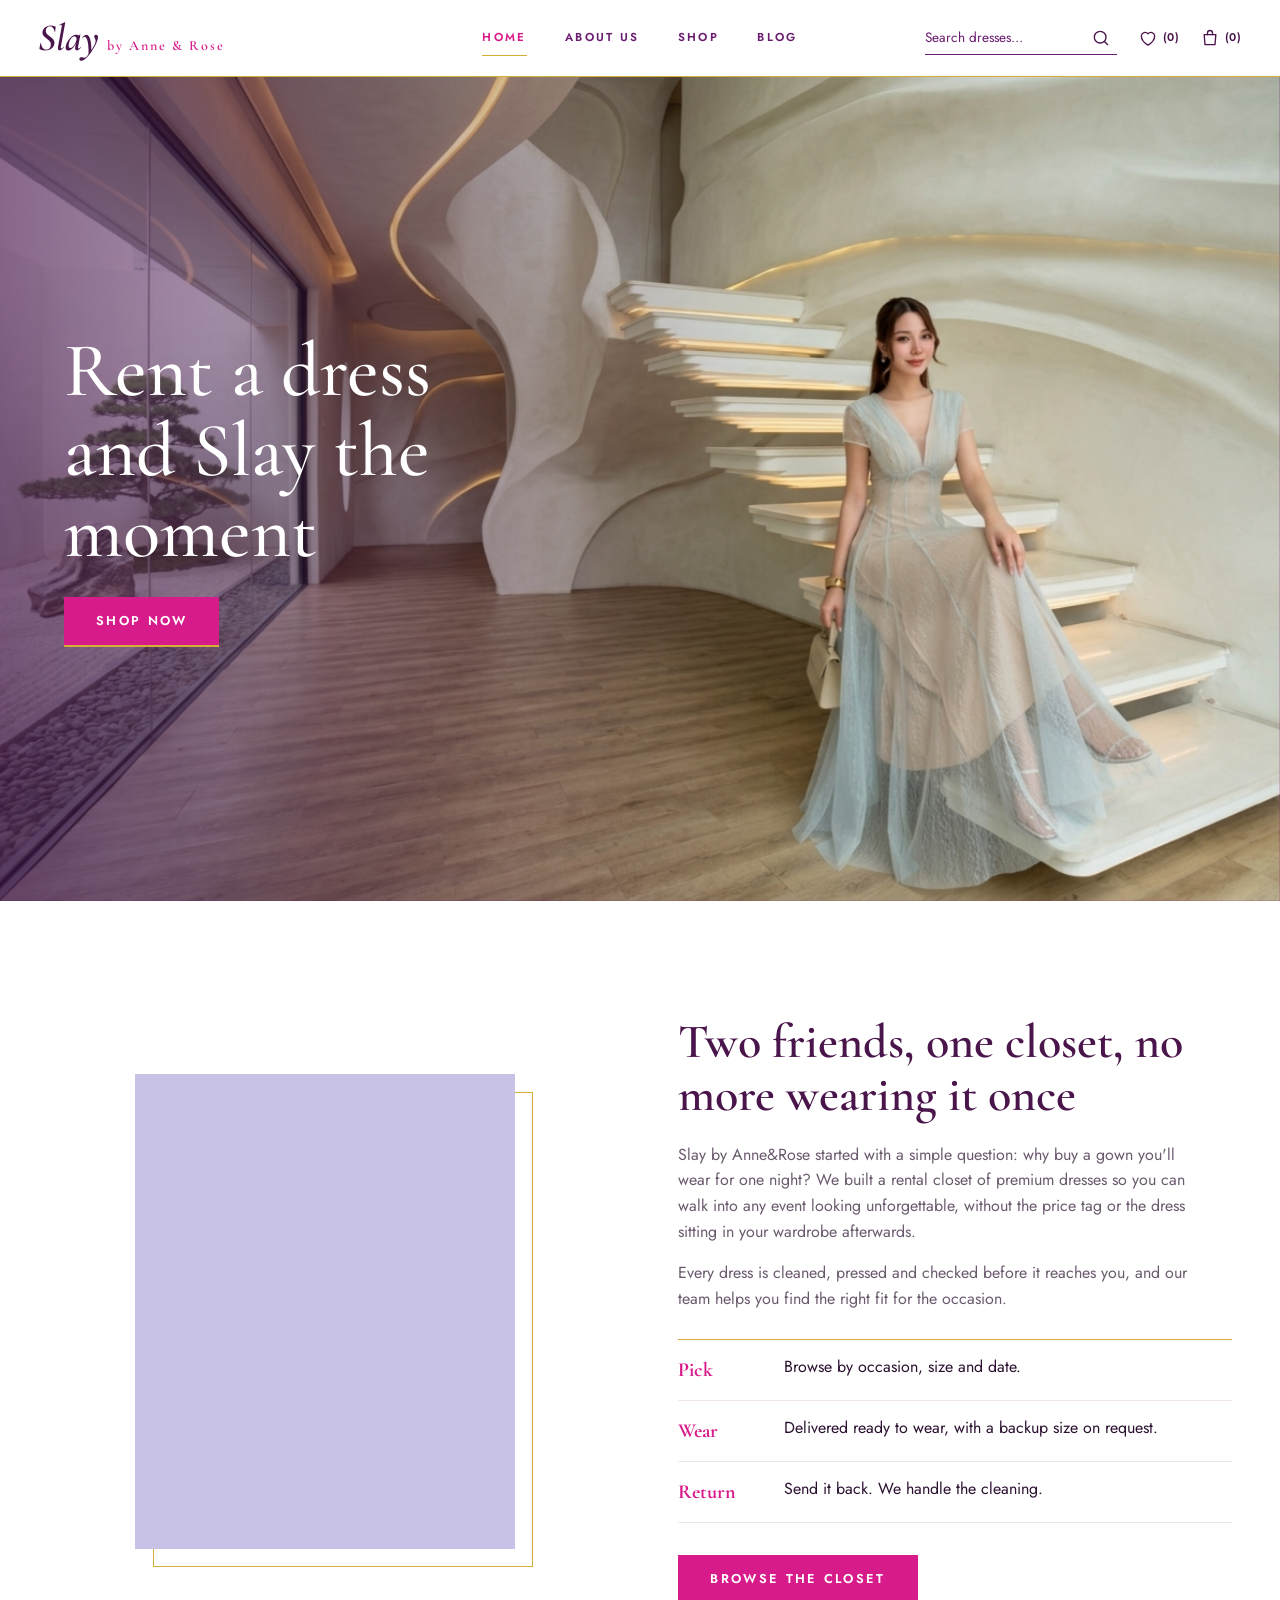
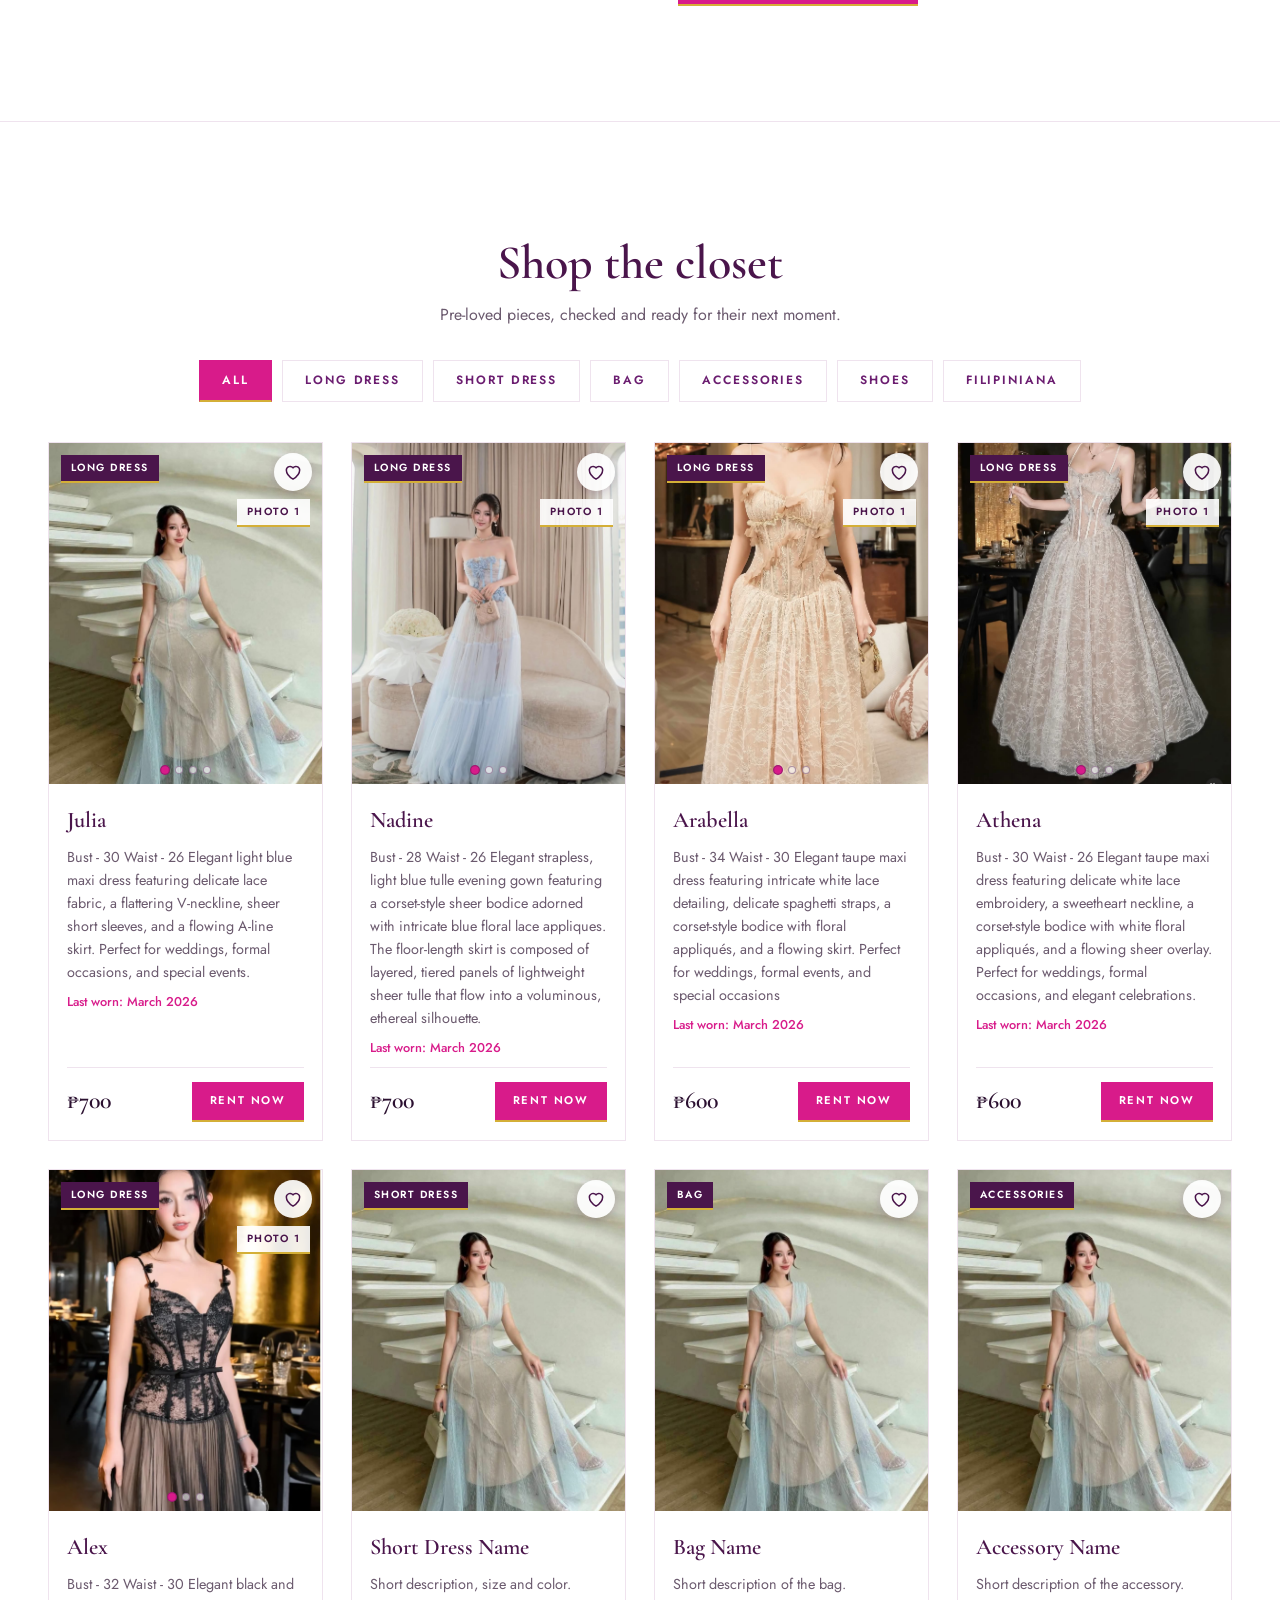
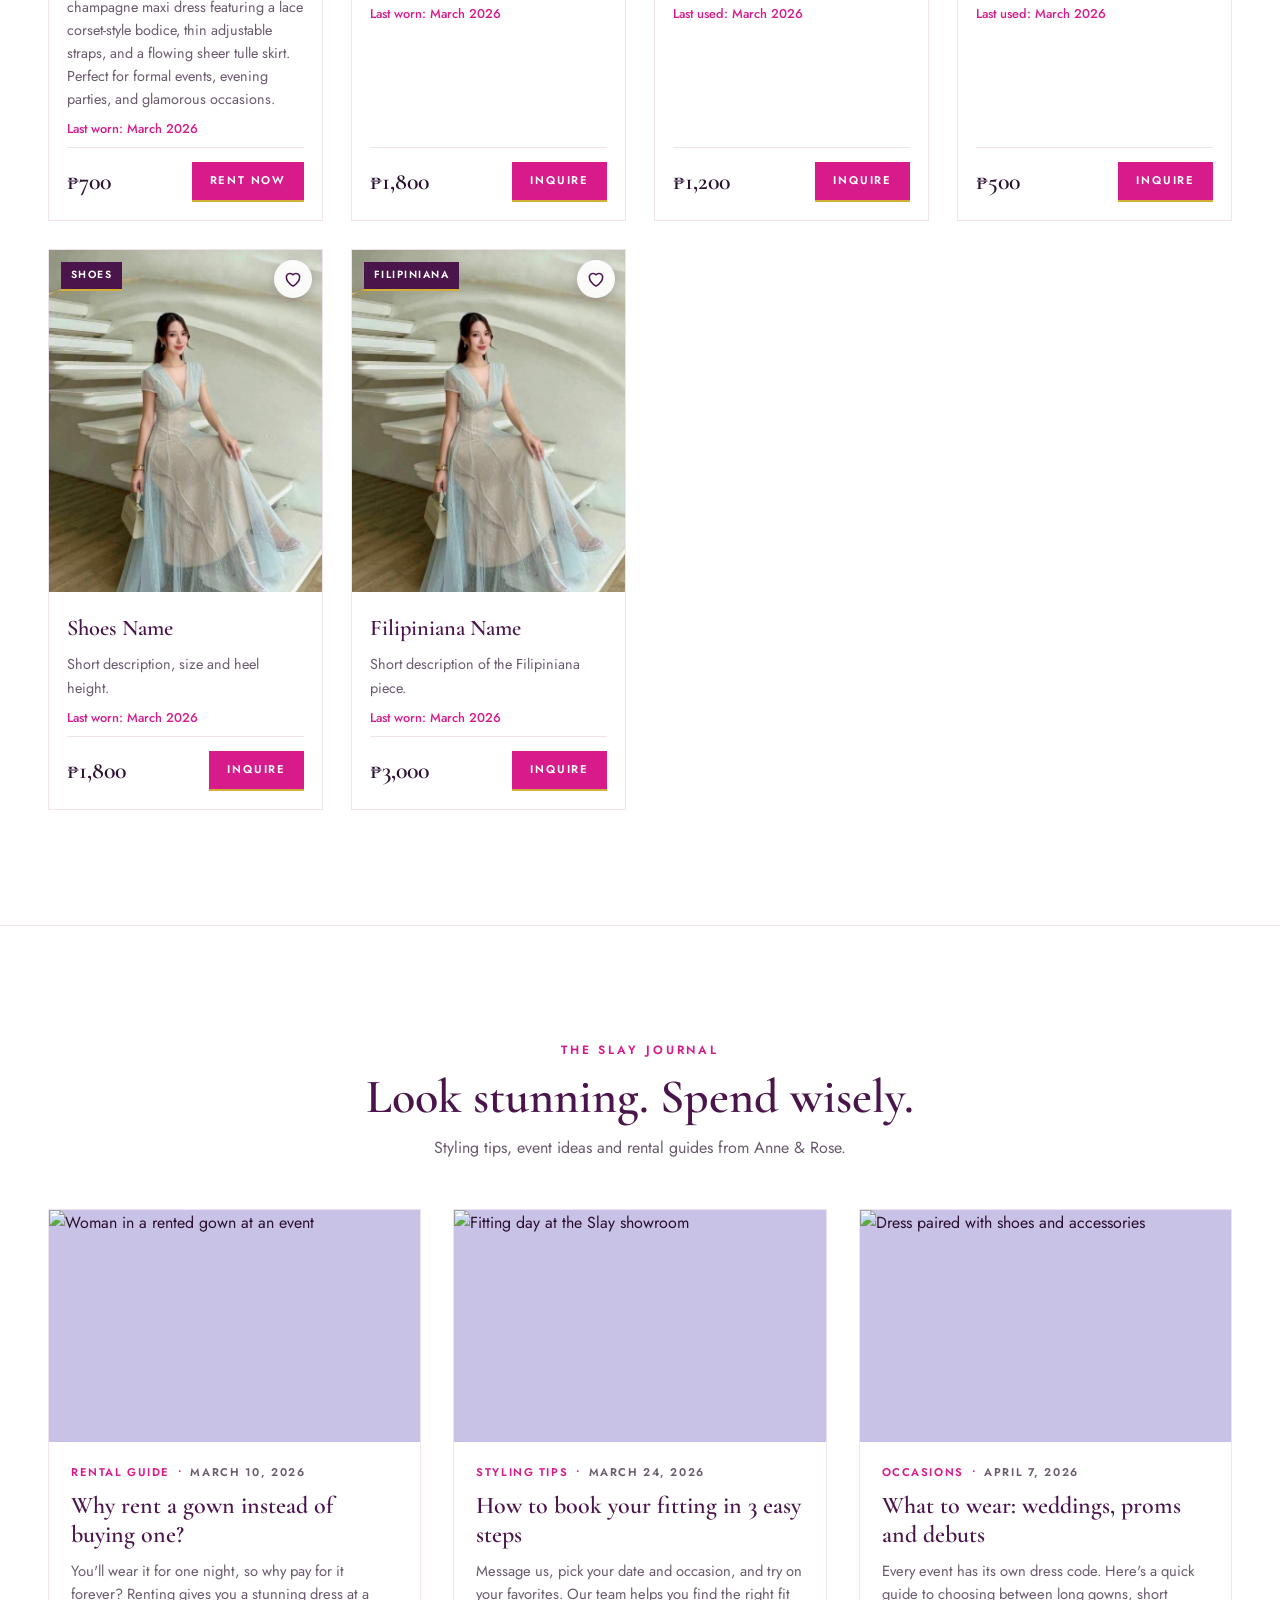
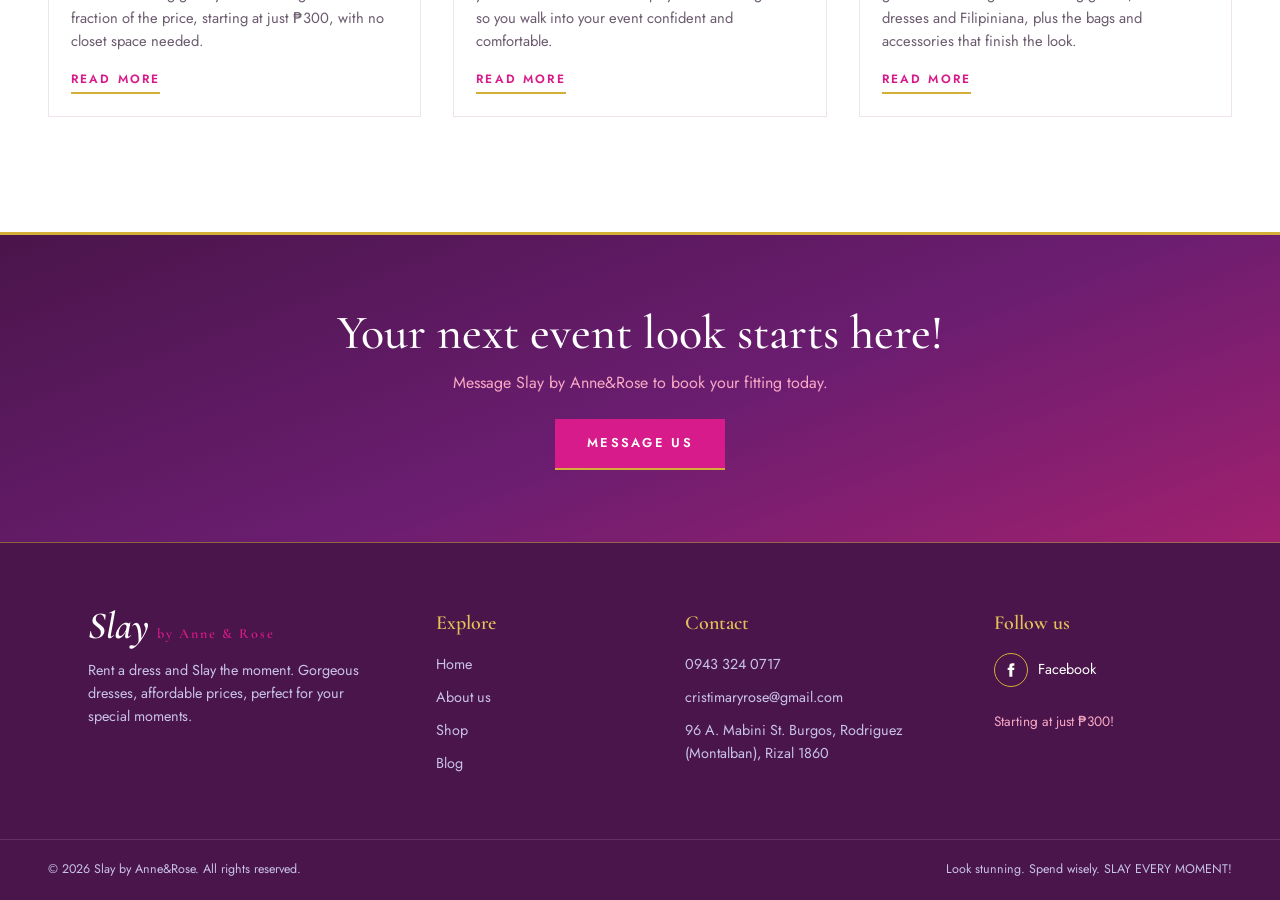
==== commit 873a335f: "Updated project files" ====
--- a/index.html
+++ b/index.html
@@ -118,18 +118,95 @@
      <!-- LONG DRESS (slide sample) -->
 <article class="product" data-category="long-dress">
   <div class="product-img">
-    <img src="dressing.png" alt="Long dress in pink" data-color="Pink" loading="lazy">
-    <img src="dressing.png" alt="Long dress in blue" data-color="Blue" loading="lazy">
-    <img src="dressing.png" alt="Long dress in gold" data-color="Gold" loading="lazy">
+    <img src="dressing.png" alt="Long dress " loading="lazy">
+    <img src="d1.png" alt="Long dress "  loading="lazy">
+    <img src="d2.png" alt="Long dress " loading="lazy">
+    <img src="d3.png" alt="Long dress " loading="lazy">
     <span class="product-tag">Long Dress</span>
   </div>
   <div class="product-info">
-    <h3>Long Dress Name</h3>
-    <p class="product-desc">Short description, size and color.</p>
+    <h3>Julia</h3>
+    <p class="product-desc">Bust - 30 Waist - 26  Elegant light blue maxi dress featuring delicate lace fabric, a flattering V-neckline, sheer short sleeves, and a flowing A-line skirt. Perfect for weddings, formal occasions, and special events.</p>
     <p class="product-worn">Last worn: March 2026</p>
     <div class="product-bottom">
-      <span class="product-price">₱2,500</span>
-      <a href="#" class="product-btn">Inquire</a>
+      <span class="product-price">₱700</span>
+      <a href="#" class="product-btn">Rent Now</a>
+    </div>
+  </div>
+</article>
+
+<article class="product" data-category="long-dress">
+  <div class="product-img">
+    <img src="d5.png" alt="Long dress " loading="lazy">
+    <img src="d4.png" alt="Long dress "  loading="lazy">
+    <img src="d6.png" alt="Long dress " loading="lazy">
+    
+    <span class="product-tag">Long Dress</span>
+  </div>
+  <div class="product-info">
+    <h3>Nadine</h3>
+    <p class="product-desc">Bust - 28 Waist - 26 Elegant strapless, light blue tulle evening gown featuring a corset-style sheer bodice adorned with intricate blue floral lace appliques. The floor-length skirt is composed of layered, tiered panels of lightweight sheer tulle that flow into a voluminous, ethereal silhouette.</p>
+    <p class="product-worn">Last worn: March 2026</p>
+    <div class="product-bottom">
+      <span class="product-price">₱700</span>
+      <a href="#" class="product-btn">Rent Now</a>
+    </div>
+  </div>
+</article>
+
+<article class="product" data-category="long-dress">
+  <div class="product-img">
+    <img src="a3.png" alt="Long dress " loading="lazy">
+    <img src="a2.png" alt="Long dress "  loading="lazy">
+    <img src="a1.png" alt="Long dress " loading="lazy">
+    
+    <span class="product-tag">Long Dress</span>
+  </div>
+  <div class="product-info">
+    <h3>Arabella</h3>
+    <p class="product-desc">Bust - 34 Waist - 30 Elegant taupe maxi dress featuring intricate white lace detailing, delicate spaghetti straps, a corset-style bodice with floral appliqués, and a flowing skirt. Perfect for weddings, formal events, and special occasions</p>
+    <p class="product-worn">Last worn: March 2026</p>
+    <div class="product-bottom">
+      <span class="product-price">₱600</span>
+      <a href="#" class="product-btn">Rent Now</a>
+    </div>
+  </div>
+</article>
+
+<article class="product" data-category="long-dress">
+  <div class="product-img">
+    <img src="at1.png" alt="Long dress " loading="lazy">
+    <img src="at2.png" alt="Long dress "  loading="lazy">
+    <img src="at3.png" alt="Long dress " loading="lazy">
+    
+    <span class="product-tag">Long Dress</span>
+  </div>
+  <div class="product-info">
+    <h3>Athena</h3>
+    <p class="product-desc">Bust - 30 Waist - 26 Elegant taupe maxi dress featuring delicate white lace embroidery, a sweetheart neckline, a corset-style bodice with white floral appliqués, and a flowing sheer overlay. Perfect for weddings, formal occasions, and elegant celebrations.</p>
+    <p class="product-worn">Last worn: March 2026</p>
+    <div class="product-bottom">
+      <span class="product-price">₱600</span>
+      <a href="#" class="product-btn">Rent Now</a>
+    </div>
+  </div>
+</article>
+
+<article class="product" data-category="long-dress">
+  <div class="product-img">
+    <img src="al2.png" alt="Long dress " loading="lazy">
+    <img src="al1.png" alt="Long dress "  loading="lazy">
+    <img src="al3.png" alt="Long dress " loading="lazy">
+    
+    <span class="product-tag">Long Dress</span>
+  </div>
+  <div class="product-info">
+    <h3>Alex</h3>
+    <p class="product-desc">Bust - 32 Waist - 30 Elegant black and champagne maxi dress featuring a lace corset-style bodice, thin adjustable straps, and a flowing sheer tulle skirt. Perfect for formal events, evening parties, and glamorous occasions.</p>
+    <p class="product-worn">Last worn: March 2026</p>
+    <div class="product-bottom">
+      <span class="product-price">₱700</span>
+      <a href="#" class="product-btn">Rent Now</a>
     </div>
   </div>
 </article>
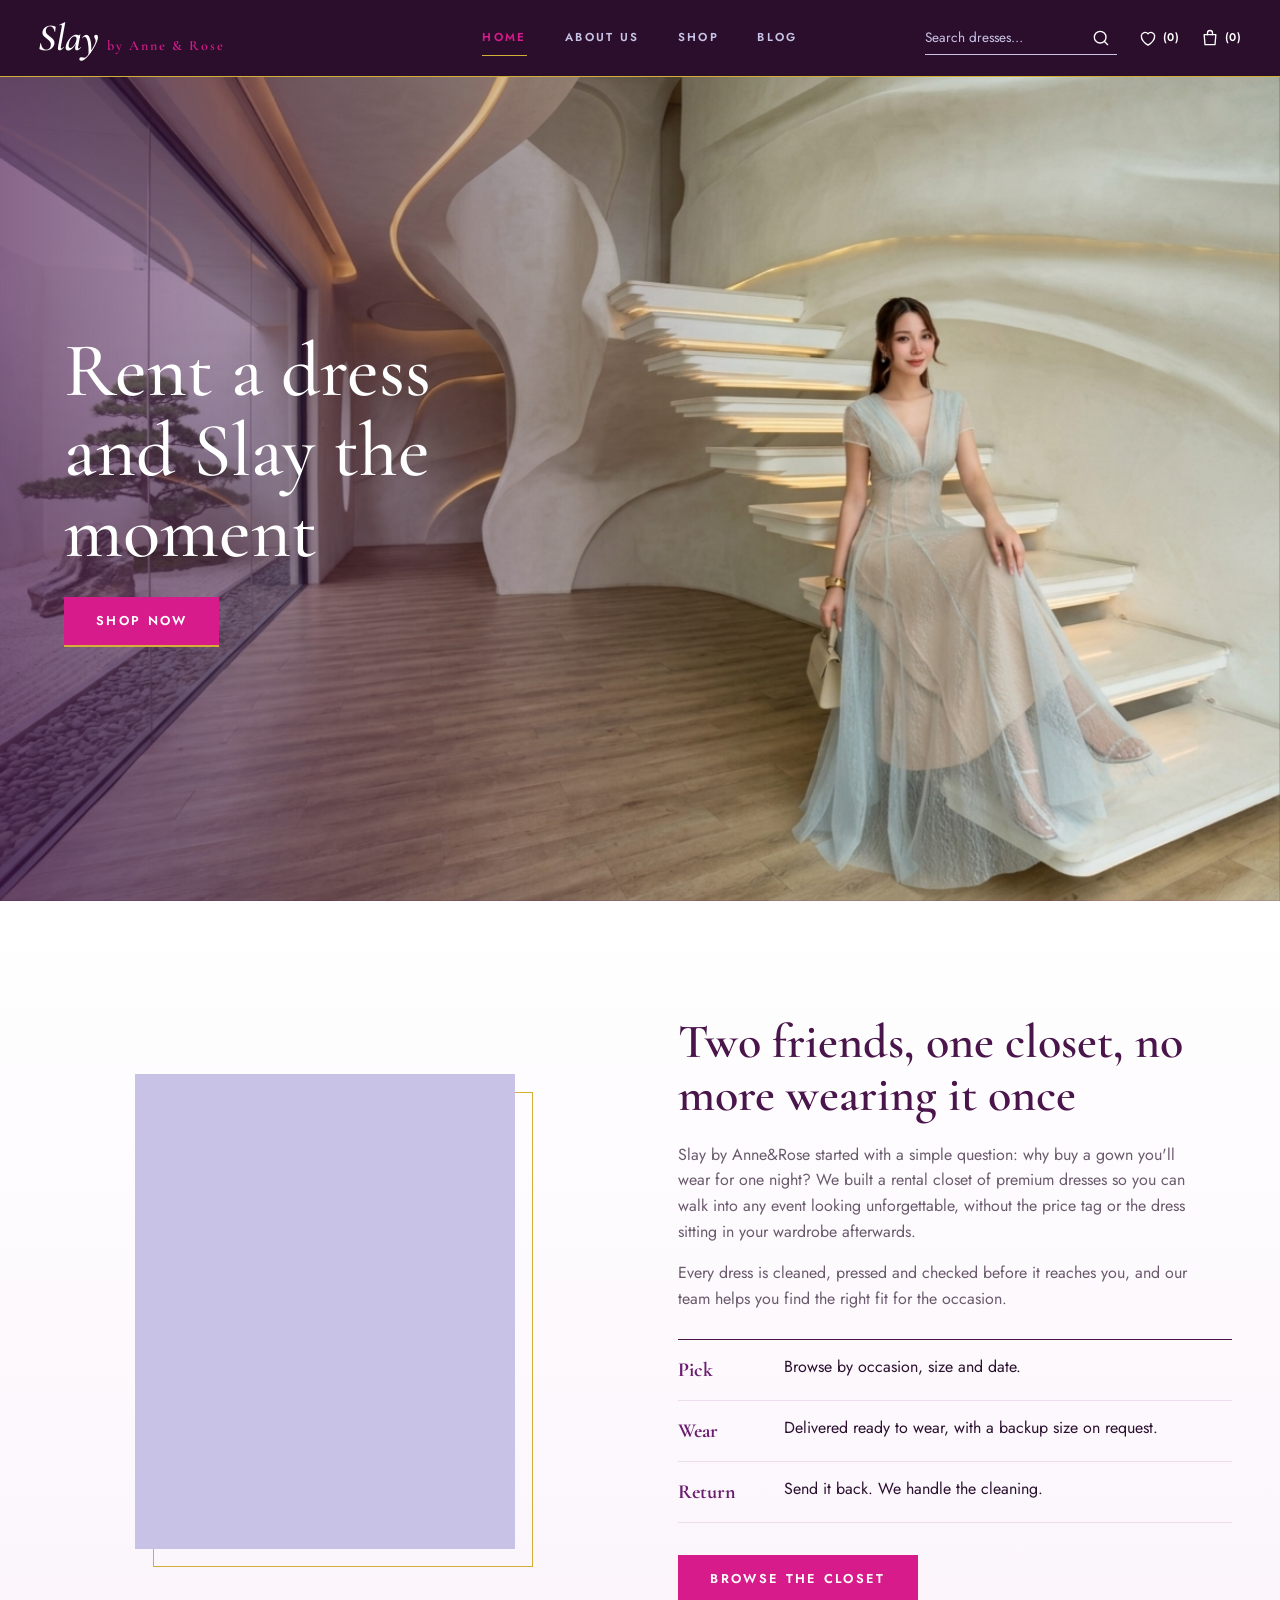
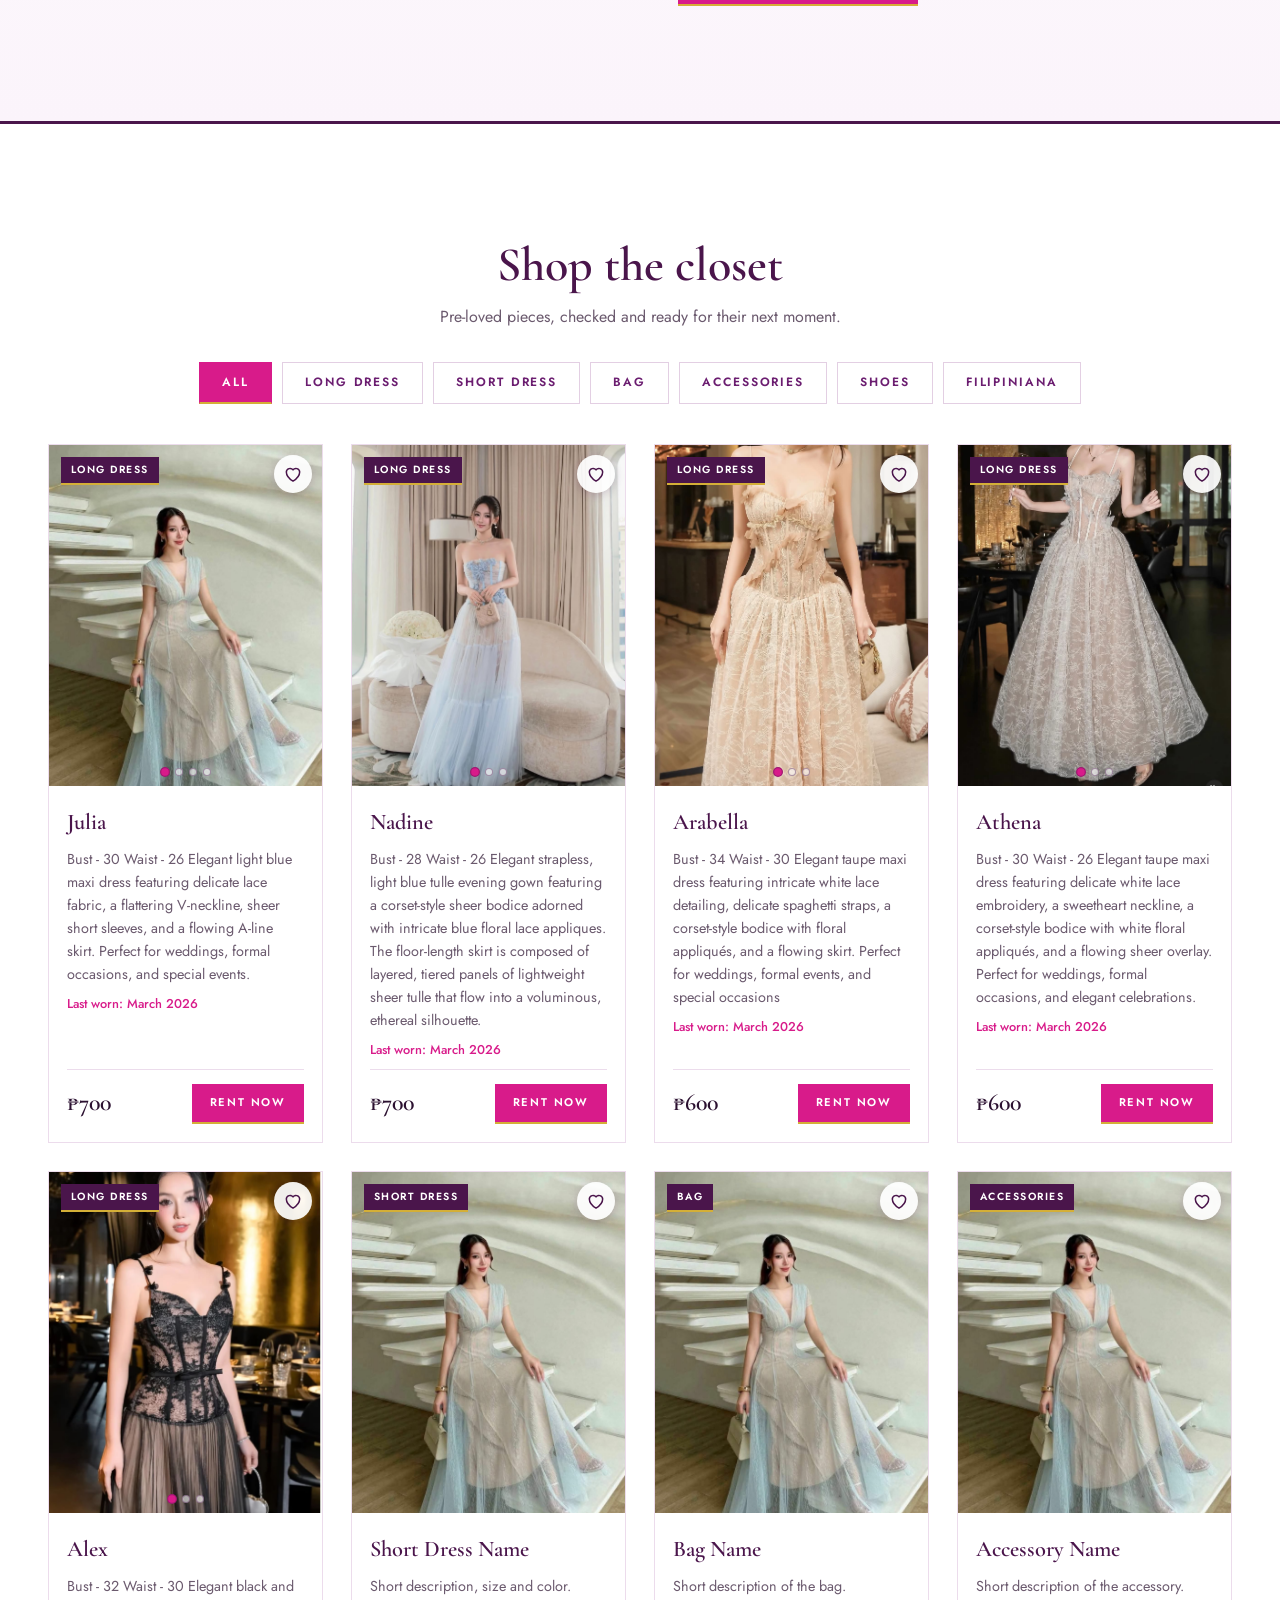
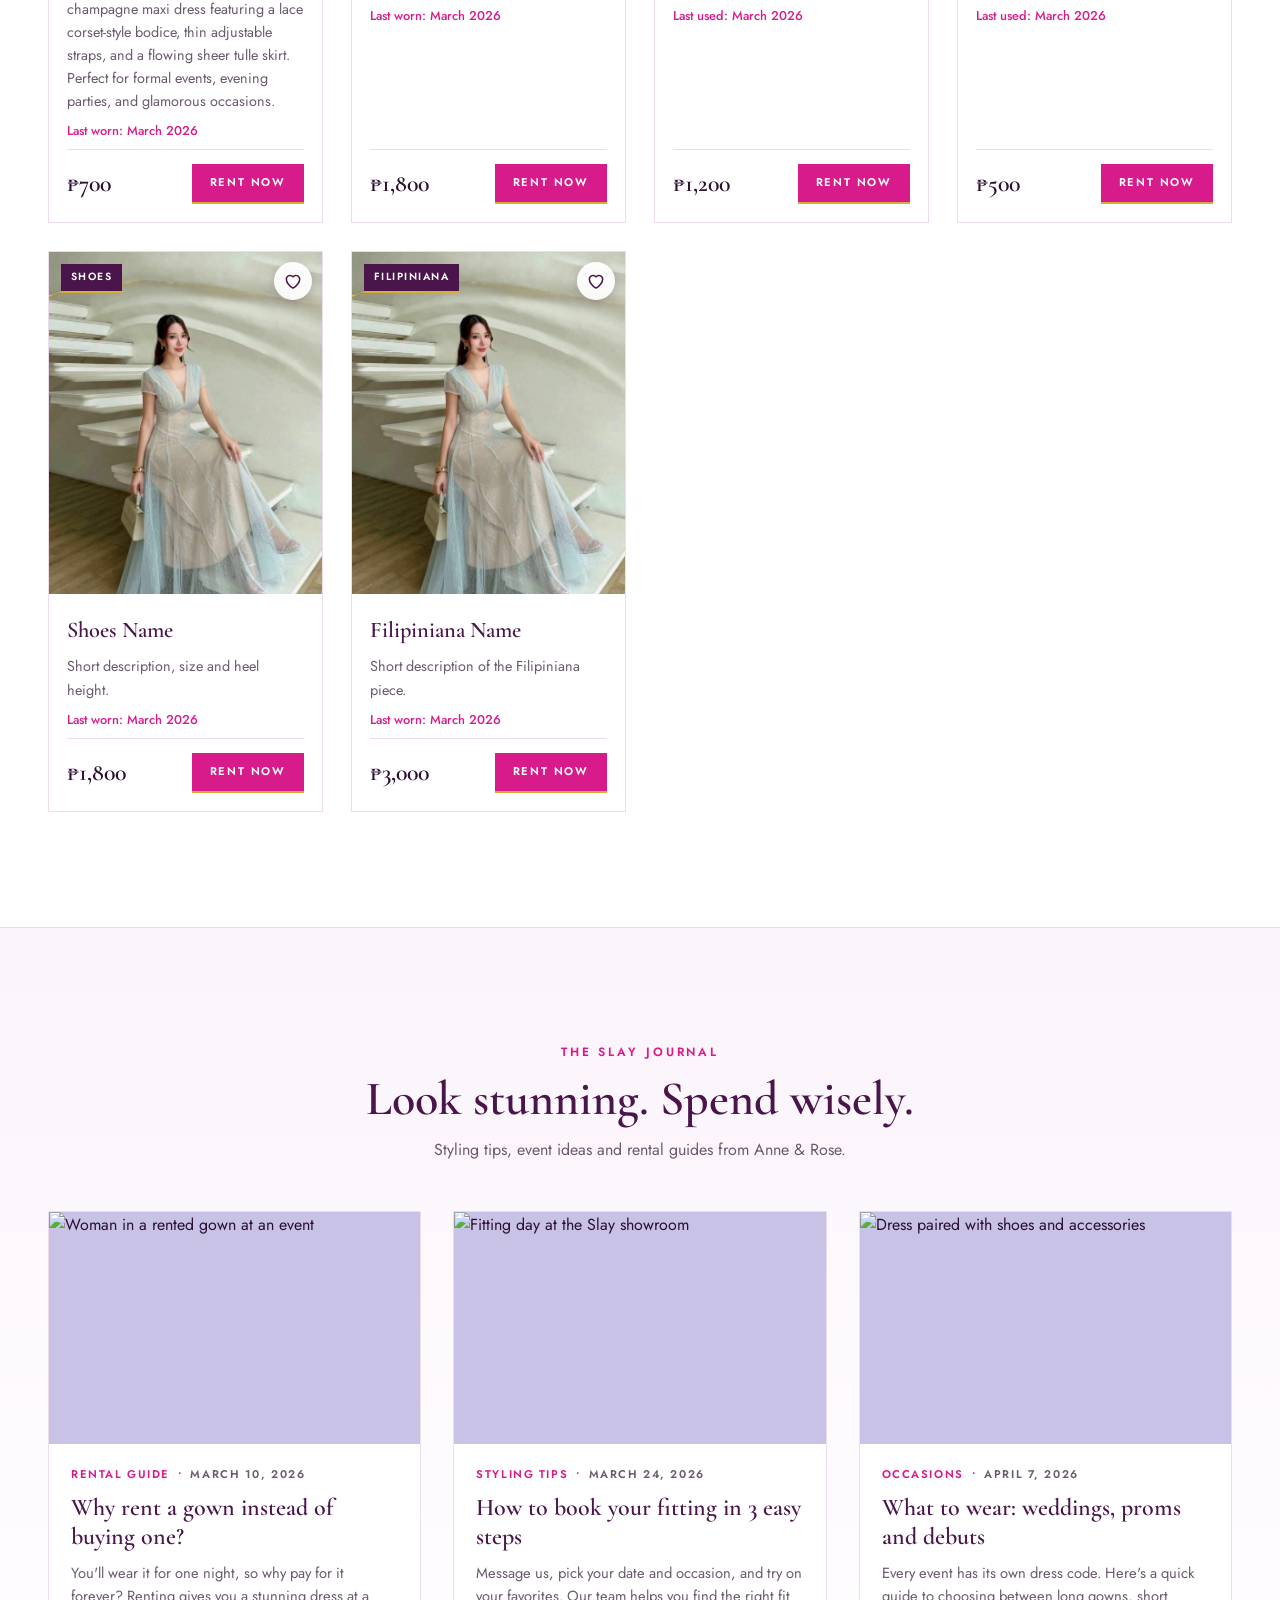
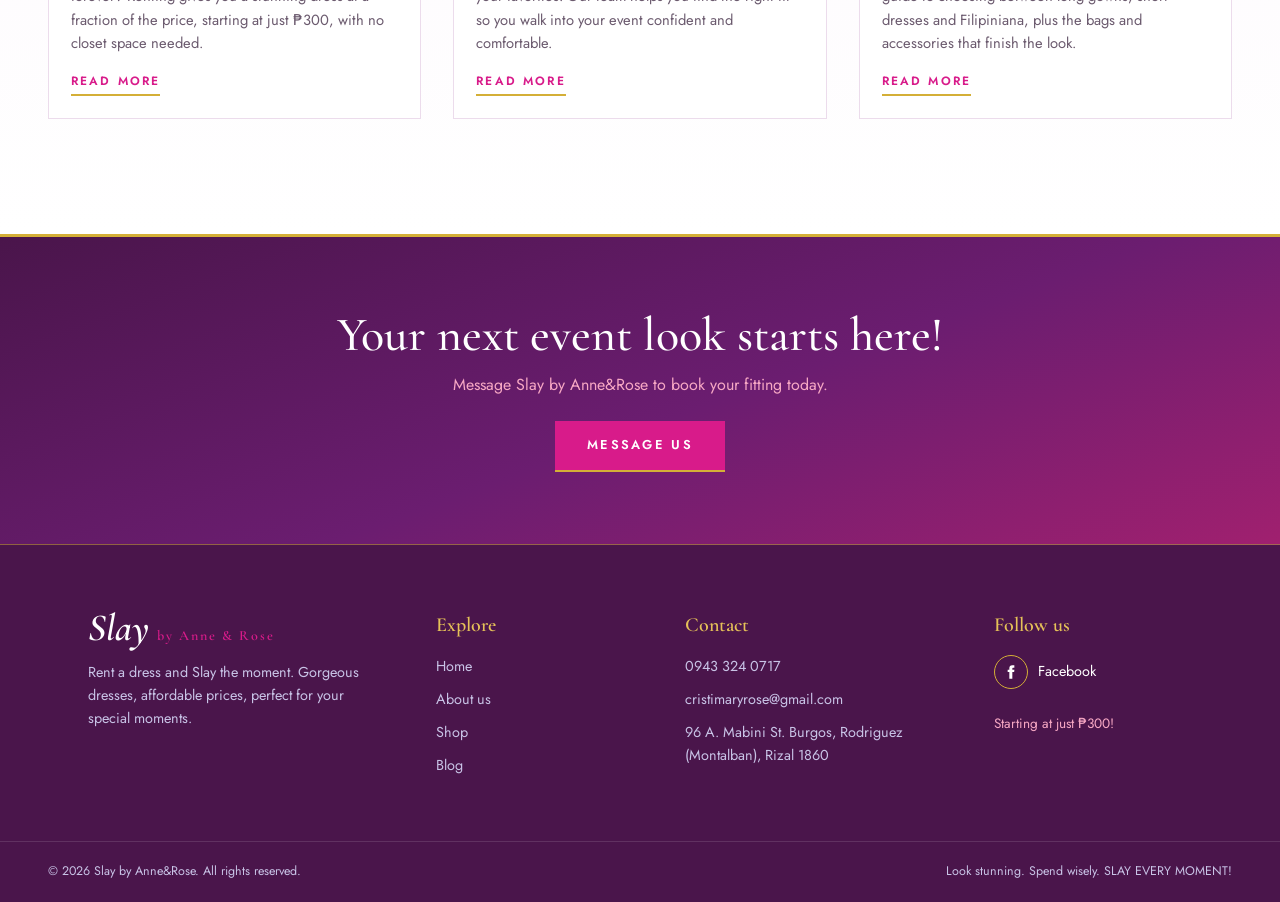
==== commit 96a650ba: "added function" ====
--- a/index.html
+++ b/index.html
@@ -223,7 +223,7 @@
           <p class="product-worn">Last worn: March 2026</p>
           <div class="product-bottom">
             <span class="product-price">₱1,800</span>
-            <a href="#" class="product-btn">Inquire</a>
+            <a href="#" class="product-btn">Rent Now</a>
           </div>
         </div>
       </article>
@@ -240,7 +240,7 @@
           <p class="product-worn">Last used: March 2026</p>
           <div class="product-bottom">
             <span class="product-price">₱1,200</span>
-            <a href="#" class="product-btn">Inquire</a>
+            <a href="#" class="product-btn">Rent Now</a>
           </div>
         </div>
       </article>
@@ -257,7 +257,7 @@
           <p class="product-worn">Last used: March 2026</p>
           <div class="product-bottom">
             <span class="product-price">₱500</span>
-            <a href="#" class="product-btn">Inquire</a>
+            <a href="#" class="product-btn">Rent Now</a>
           </div>
         </div>
       </article>
@@ -274,7 +274,7 @@
           <p class="product-worn">Last worn: March 2026</p>
           <div class="product-bottom">
             <span class="product-price">₱1,800</span>
-            <a href="#" class="product-btn">Inquire</a>
+            <a href="#" class="product-btn">Rent Now</a>
           </div>
         </div>
       </article>
@@ -291,7 +291,7 @@
           <p class="product-worn">Last worn: March 2026</p>
           <div class="product-bottom">
             <span class="product-price">₱3,000</span>
-            <a href="#" class="product-btn">Inquire</a>
+            <a href="#" class="product-btn">Rent Now</a>
           </div>
         </div>
       </article>
@@ -398,5 +398,6 @@
   </div>
 </footer>
 <script src="script.js"></script>
+ <script src="favcart.js"></script>
 </body>
 </html>
--- a/style.css
+++ b/style.css
@@ -1,16 +1,17 @@
 :root{
-  --ink:#4A154B; --paper:#FFFFFF; --text:#2b1030; --muted:#6b5a6e; --line:#efe3ee; --gold:#D4AF37; --gold-lt:#E5C158; --rose:#F7A8C4; --lav:#C8C3E6;
-  --hdr:#FFFFFF; --hdr-text:#4A154B; --hdr-dim:#6B1D70; --accent:#D81B8A;
+  --ink:#4A154B; --gold:#D4AF37; --gold-lt:#E5C158; --rose:#F7A8C4; --lav:#C8C3E6;
+  --paper:#1a0a1b; --text:#f6e9f3; --muted:#bfa9bd; --line:#3a1f3c;
+  --hdr:#2a0e2c; --hdr-text:#fff; --hdr-dim:#C8C3E6; --accent:#D81B8A;
   --serif:"Cormorant Garamond",Georgia,"Times New Roman",serif;
   --sans:"Jost","Helvetica Neue",Arial,sans-serif;
-  color-scheme:light;
+  color-scheme:dark;
   box-sizing:border-box;
   padding-top:env(safe-area-inset-top,0px);
   padding-bottom:env(safe-area-inset-bottom,0px);
 }
-@media (prefers-color-scheme:dark){
-  :root:not([data-theme="light"]){--paper:#1a0a1b;--text:#f6e9f3;--muted:#bfa9bd;--line:#3a1f3c;--hdr:#2a0e2c;--hdr-text:#fff;--hdr-dim:#C8C3E6;color-scheme:dark}
-}
+
+  :root[data-theme="dark"]{--paper:#1a0a1b;--text:#f6e9f3;--muted:#bfa9bd;--line:#3a1f3c;--hdr:#2a0e2c;--hdr-text:#fff;--hdr-dim:#C8C3E6;color-scheme:dark}
+
 :root[data-theme="dark"]{--paper:#1a0a1b;--text:#f6e9f3;--muted:#bfa9bd;--line:#3a1f3c;--hdr:#2a0e2c;--hdr-text:#fff;--hdr-dim:#C8C3E6;color-scheme:dark}
 *,*::before,*::after{box-sizing:inherit}
 html{scroll-padding-top:calc(env(safe-area-inset-top,0px) + 80px)}
@@ -325,4 +326,153 @@
 @keyframes favPop{0%{transform:scale(1)}40%{transform:scale(1.35)}100%{transform:scale(1)}}
 
 /* Move the color name below the heart so they don't overlap */
-.color-label{top:56px}+.color-label{top:56px}
+.product{background:#240f26}
+/* ---------- White sections with a touch of plum ---------- */
+.about,.shop,.blog{
+  --paper:#ffffff;
+  --text:#2b1030;
+  --muted:#6b5a6e;
+  --line:#ecdcec;
+  --hdr-text:#4A154B;
+  --hdr-dim:#6B1D70;
+  color:var(--text);
+}
+
+.about{background:linear-gradient(180deg,#ffffff 0%,#fbf4fb 100%)}
+.shop{background:#ffffff;border-top:3px solid #4A154B}
+.blog{background:linear-gradient(180deg,#fbf4fb 0%,#ffffff 100%);border-top:1px solid #ecdcec}
+
+/* Shop cards */
+.shop .product{background:#ffffff;border:1px solid #ecdcec}
+.shop .product:hover{box-shadow:0 12px 28px rgba(74,21,75,.18)}
+.shop .shop-tab{background:#ffffff;color:#6B1D70;border:1px solid #e3cfe3}
+.shop .shop-tab:hover{border-color:#D4AF37;color:#D81B8A}
+.shop .shop-tab.active{background:#D81B8A;color:#ffffff;border-color:#D81B8A;border-bottom:2px solid #D4AF37}
+
+/* Blog cards */
+.blog .post{background:#ffffff;border:1px solid #ecdcec}
+
+/* Plum touches */
+.about-copy h2,.shop-inner h2,.blog-inner h2{color:#4A154B}
+.about-points{border-top:1px solid #4A154B}
+.about-points strong{color:#6B1D70}
+.product-info h3,.post-body h3{color:#4A154B}
+/* ---------- Responsive fixes ---------- */
+
+/* 1. Remove "PHOTO 1, 2, 3..." labels */
+.color-label{display:none !important}
+
+/* 2. Stop sideways scrolling + fix iOS 100vh bug */
+html,body{overflow-x:hidden}
+.hero,.hero-text,.hero-slot{min-height:calc(100svh - 76px)}
+
+/* 3. Tablet / phone */
+@media (max-width:820px){
+
+  /* Hero: keep the model visible, put text at the bottom */
+  .hero,.hero-text{min-height:calc(88svh - 64px)}
+  .hero-img{object-position:80% top}
+  .hero-text{justify-content:flex-end;padding:24px 20px 48px;gap:18px}
+  .hero-text h1{font-size:clamp(1.9rem,8.5vw,2.8rem);max-width:12ch}
+  .hero-btn{padding:12px 26px;font-size:.72rem}
+
+  /* Section spacing */
+  .about,.shop,.blog{padding:48px 16px}
+}
+
+/* 4. Phones: product cards */
+@media (max-width:600px){
+  .shop-grid{grid-template-columns:repeat(2,minmax(0,1fr));gap:12px}
+
+  .product-img{aspect-ratio:3/4}
+  .product-tag{top:8px;left:8px;font-size:.55rem;letter-spacing:.08em;padding:4px 7px}
+
+  /* Smaller heart + arrows so they don't cover the photo */
+  .fav-btn{top:8px;right:8px;width:30px;height:30px}
+  .fav-btn svg{width:16px;height:16px}
+  .slide-arrow{width:26px;height:26px;font-size:1rem;opacity:.85}
+  .slide-prev{left:4px}
+  .slide-next{right:4px}
+  .slide-dots{bottom:6px;gap:5px}
+  .slide-dots button{width:6px;height:6px}
+
+  /* Card text */
+  .product-info{padding:10px;gap:6px}
+  .product-info h3{font-size:1.05rem}
+  .product-desc{font-size:.74rem;line-height:1.45;
+    display:-webkit-box;-webkit-line-clamp:6;-webkit-box-orient:vertical;overflow:hidden}
+  .product-worn{font-size:.7rem}
+  .product-price{font-size:1.15rem}
+  .product-btn{width:100%;padding:9px 10px;font-size:.62rem;letter-spacing:.1em;text-align:center}
+  .product-bottom{padding-top:10px;gap:8px;align-items:stretch}
+
+  /* Keep content clear of the iPhone home bar */
+  .site-footer{padding-bottom:env(safe-area-inset-bottom,0px)}
+
+  /* Blog + about */
+  .blog-grid{grid-template-columns:1fr;gap:20px}
+  .about-points li{grid-template-columns:70px 1fr;gap:10px}
+}
+
+/* 5. Very small phones */
+@media (max-width:380px){
+  .shop-grid{grid-template-columns:1fr}
+  .product-desc{-webkit-line-clamp:unset}
+}
+.toast{z-index:130}
+/* ---------- Favorites + Cart drawer (paste at the very bottom of style.css) ---------- */
+body.fc-lock{overflow:hidden}
+.fc-wrap[hidden]{display:none}
+.fc-wrap{position:fixed;inset:0;z-index:120}
+.fc-overlay{position:absolute;inset:0;background:rgba(26,10,27,.6);animation:fcFade .25s ease}
+.fc-drawer{
+  position:absolute;top:0;right:0;bottom:0;width:min(420px,100%);
+  background:#fff;color:#2b1030;display:flex;flex-direction:column;
+  border-left:3px solid #D4AF37;box-shadow:-12px 0 32px rgba(26,10,27,.35);
+  padding-top:env(safe-area-inset-top,0px);
+  animation:fcSlide .3s cubic-bezier(.2,.7,.2,1);
+}
+@keyframes fcSlide{from{transform:translateX(100%)}to{transform:none}}
+@keyframes fcFade{from{opacity:0}to{opacity:1}}
+
+.fc-head{display:flex;align-items:center;justify-content:space-between;background:#2a0e2c;border-bottom:1px solid #D4AF37}
+.fc-tabs{display:flex;flex:1}
+.fc-tab{flex:1;padding:18px 8px;font-size:.72rem;font-weight:600;letter-spacing:.16em;text-transform:uppercase;color:#C8C3E6;border-bottom:3px solid transparent;transition:color .2s,border-color .2s}
+.fc-tab.on{color:#fff;border-bottom-color:#D81B8A}
+.fc-close{width:52px;height:52px;font-size:2rem;line-height:1;color:#fff}
+.fc-close:hover{color:#E5C158}
+
+.fc-body{flex:1;overflow-y:auto;padding:8px 18px;-webkit-overflow-scrolling:touch}
+.fc-empty{text-align:center;color:#6b5a6e;padding:64px 16px;line-height:1.7}
+
+.fc-item{display:flex;gap:14px;padding:16px 0;border-bottom:1px solid #ecdcec}
+.fc-item img{width:84px;height:108px;object-fit:cover;background:#C8C3E6;flex-shrink:0;border-bottom:2px solid #D4AF37}
+.fc-info{display:flex;flex-direction:column;gap:3px;min-width:0;flex:1}
+.fc-info strong{font-family:"Cormorant Garamond",Georgia,serif;font-size:1.3rem;font-weight:600;color:#4A154B;line-height:1.1}
+.fc-type{font-size:.65rem;font-weight:600;letter-spacing:.14em;text-transform:uppercase;color:#D81B8A}
+.fc-size{font-size:.78rem;color:#6b5a6e}
+.fc-price{font-family:"Cormorant Garamond",Georgia,serif;font-size:1.25rem;font-weight:600;margin-top:2px}
+.fc-actions{display:flex;align-items:center;gap:14px;margin-top:auto;padding-top:8px}
+
+.fc-mini{background:#D81B8A;color:#fff;padding:8px 14px;font-size:.62rem;font-weight:600;letter-spacing:.14em;text-transform:uppercase;border-bottom:2px solid #D4AF37}
+.fc-mini:disabled{background:#C8C3E6;color:#4A154B;cursor:default}
+.fc-link{font-size:.75rem;color:#6B1D70;text-decoration:underline;text-underline-offset:3px}
+.fc-link:hover{color:#D81B8A}
+
+.fc-foot{padding:16px 18px calc(16px + env(safe-area-inset-bottom,0px));border-top:1px solid #ecdcec;background:#fbf4fb;display:flex;flex-direction:column;gap:12px}
+.fc-foot:empty{display:none}
+.fc-date{display:flex;align-items:center;justify-content:space-between;gap:10px;font-size:.78rem;font-weight:600;letter-spacing:.08em;text-transform:uppercase;color:#4A154B}
+.fc-date input{font:inherit;font-size:.9rem;letter-spacing:0;text-transform:none;padding:8px;border:1px solid #e3cfe3;background:#fff;color:#2b1030}
+.fc-total{display:flex;justify-content:space-between;align-items:baseline;color:#4A154B}
+.fc-total span{font-size:.78rem;font-weight:600;letter-spacing:.1em;text-transform:uppercase}
+.fc-total strong{font-family:"Cormorant Garamond",Georgia,serif;font-size:1.7rem}
+.fc-btn{background:#D81B8A;color:#fff;padding:14px;font-size:.78rem;font-weight:600;letter-spacing:.18em;text-transform:uppercase;border-bottom:2px solid #D4AF37;text-align:center;transition:background .25s}
+.fc-btn:hover{background:#6B1D70}
+.fc-clear{align-self:center}
+
+/* Header counters when something is saved */
+.icon-btn.on .count{color:#D81B8A}
+.product-btn{cursor:pointer}
+
+@media (prefers-reduced-motion:reduce){.fc-drawer,.fc-overlay{animation:none}}
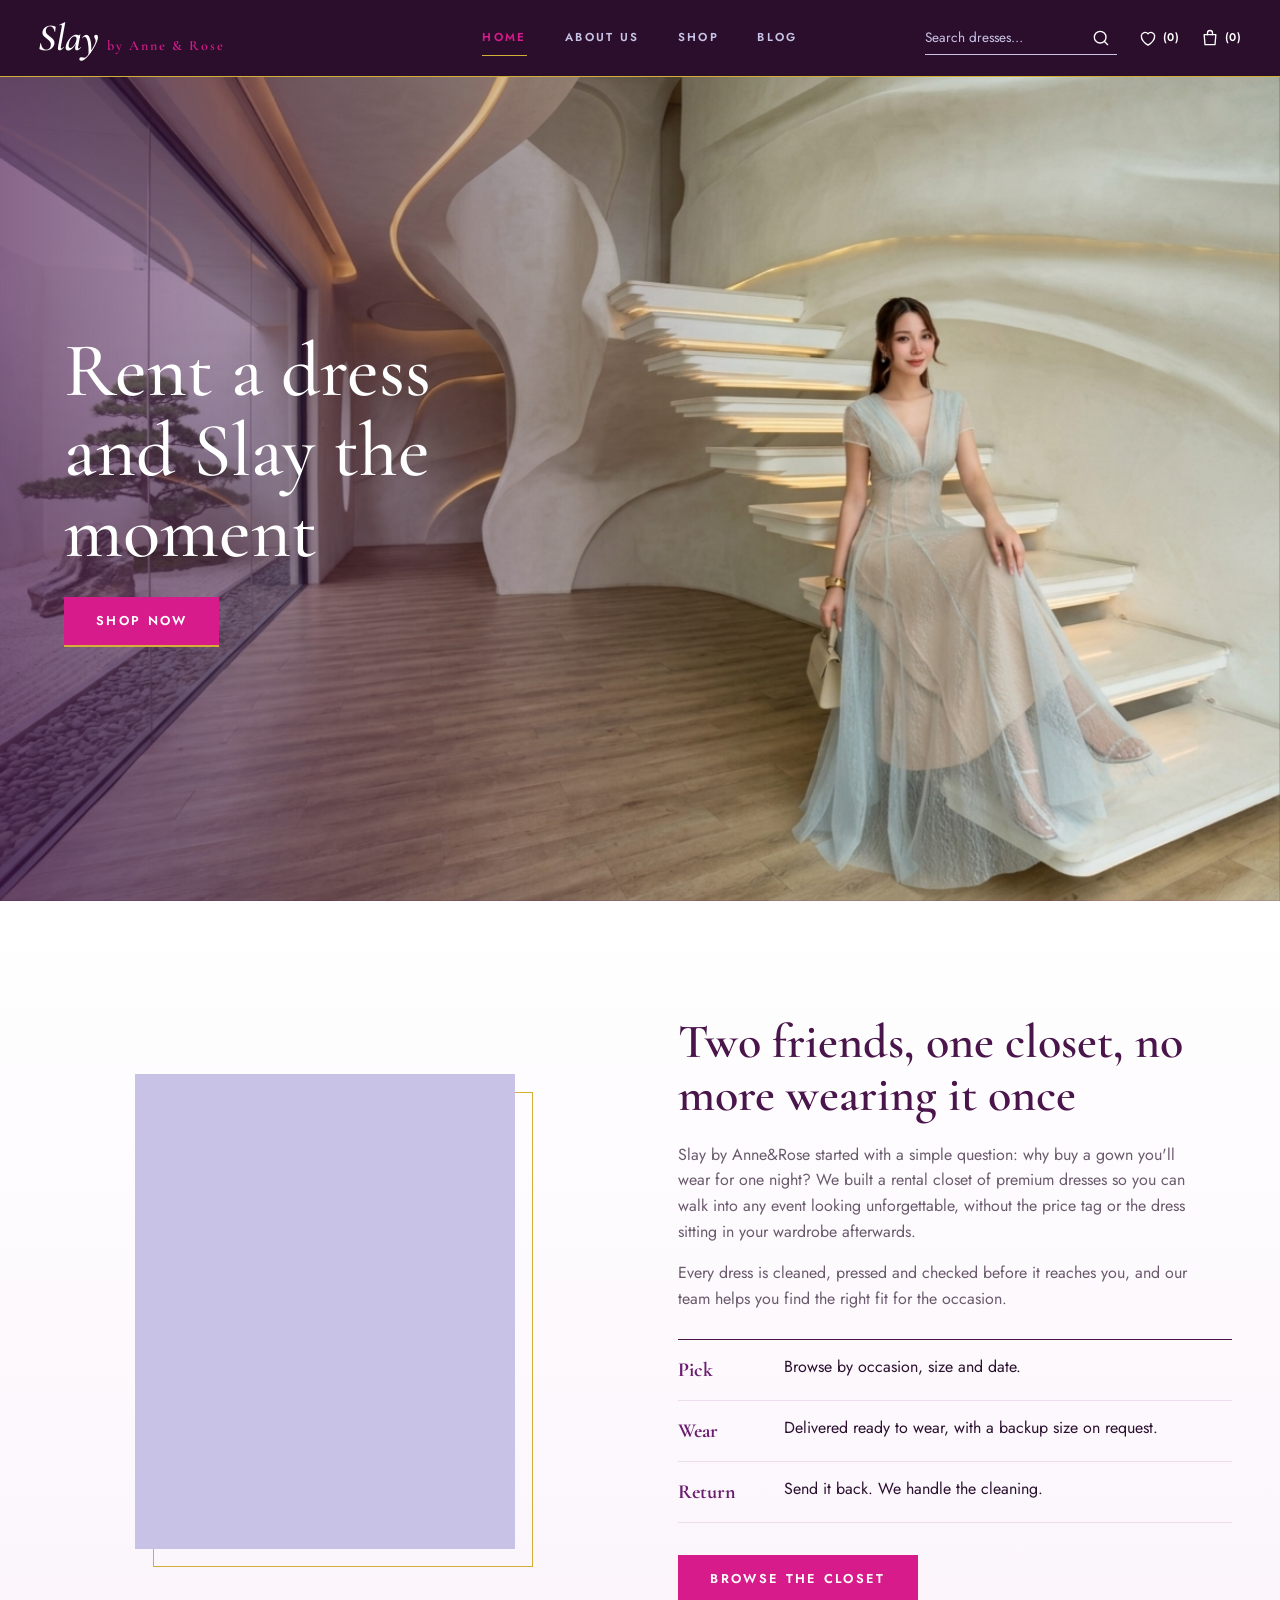
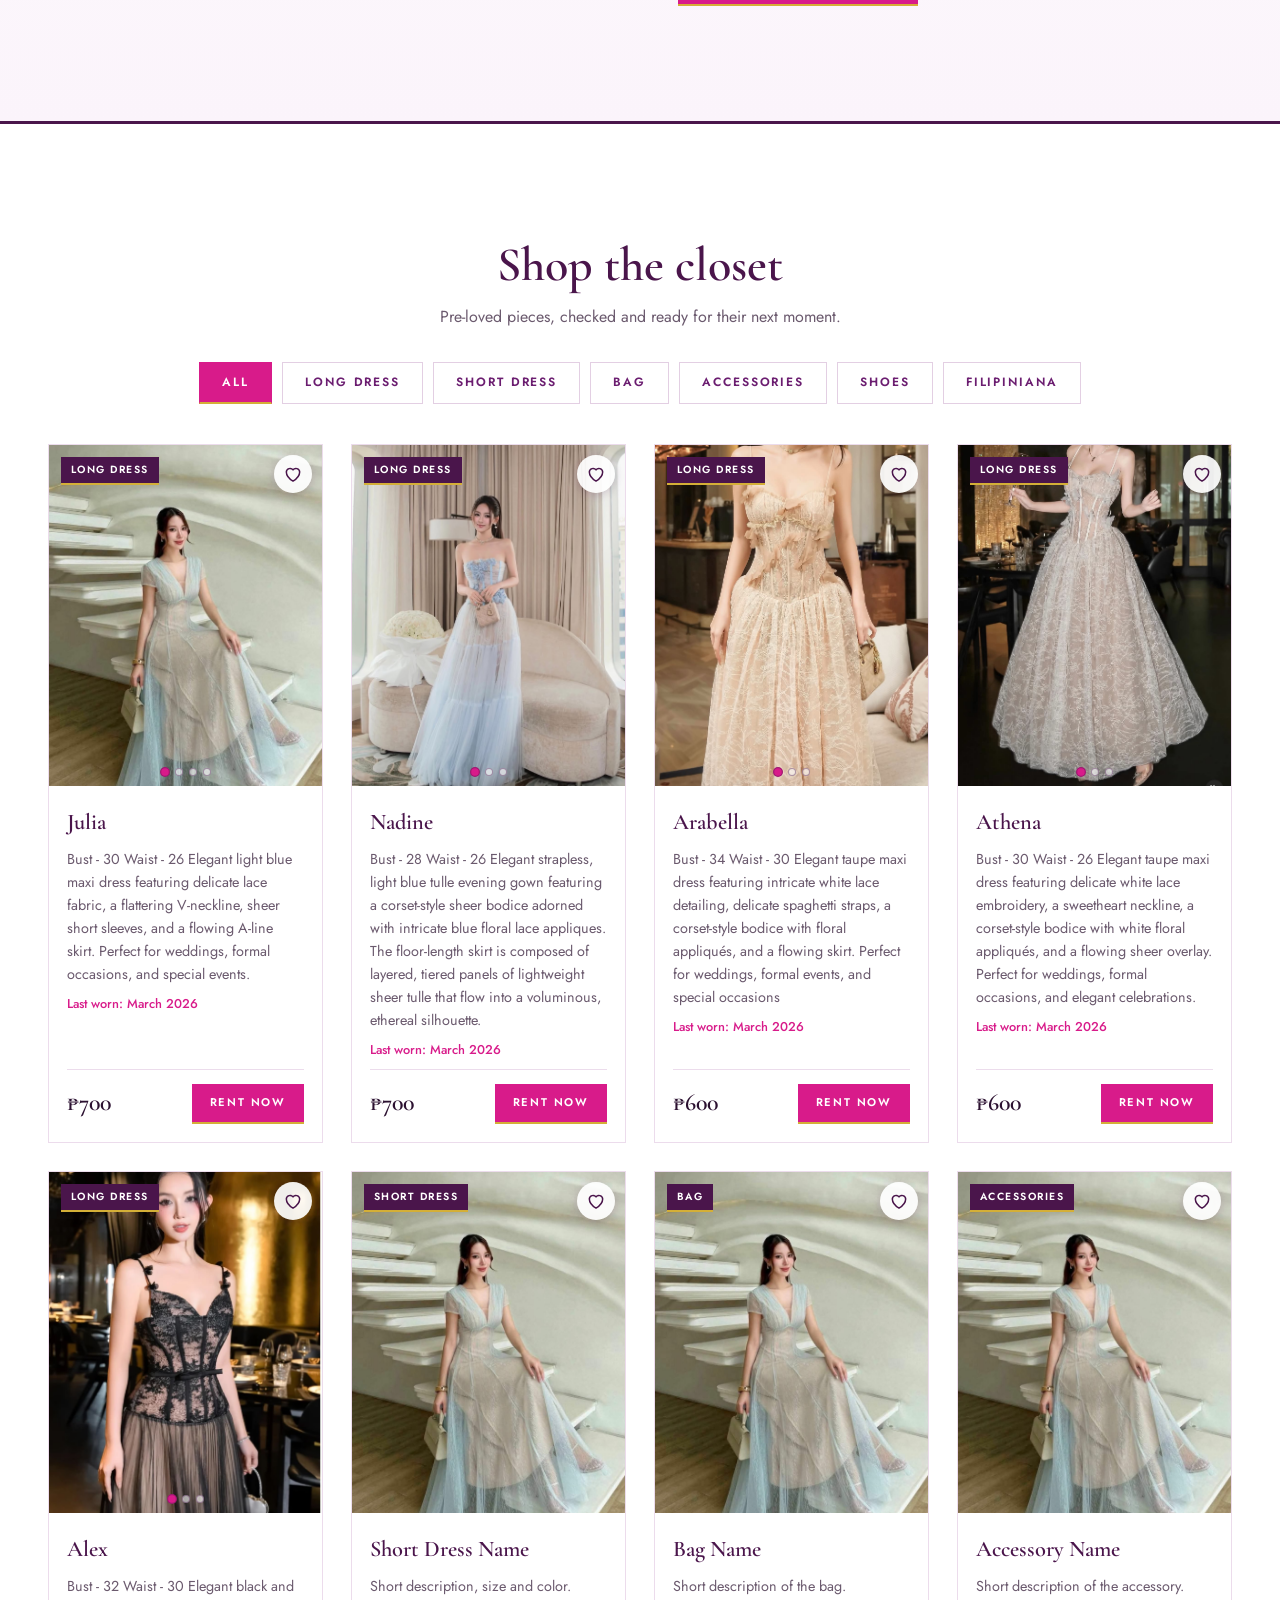
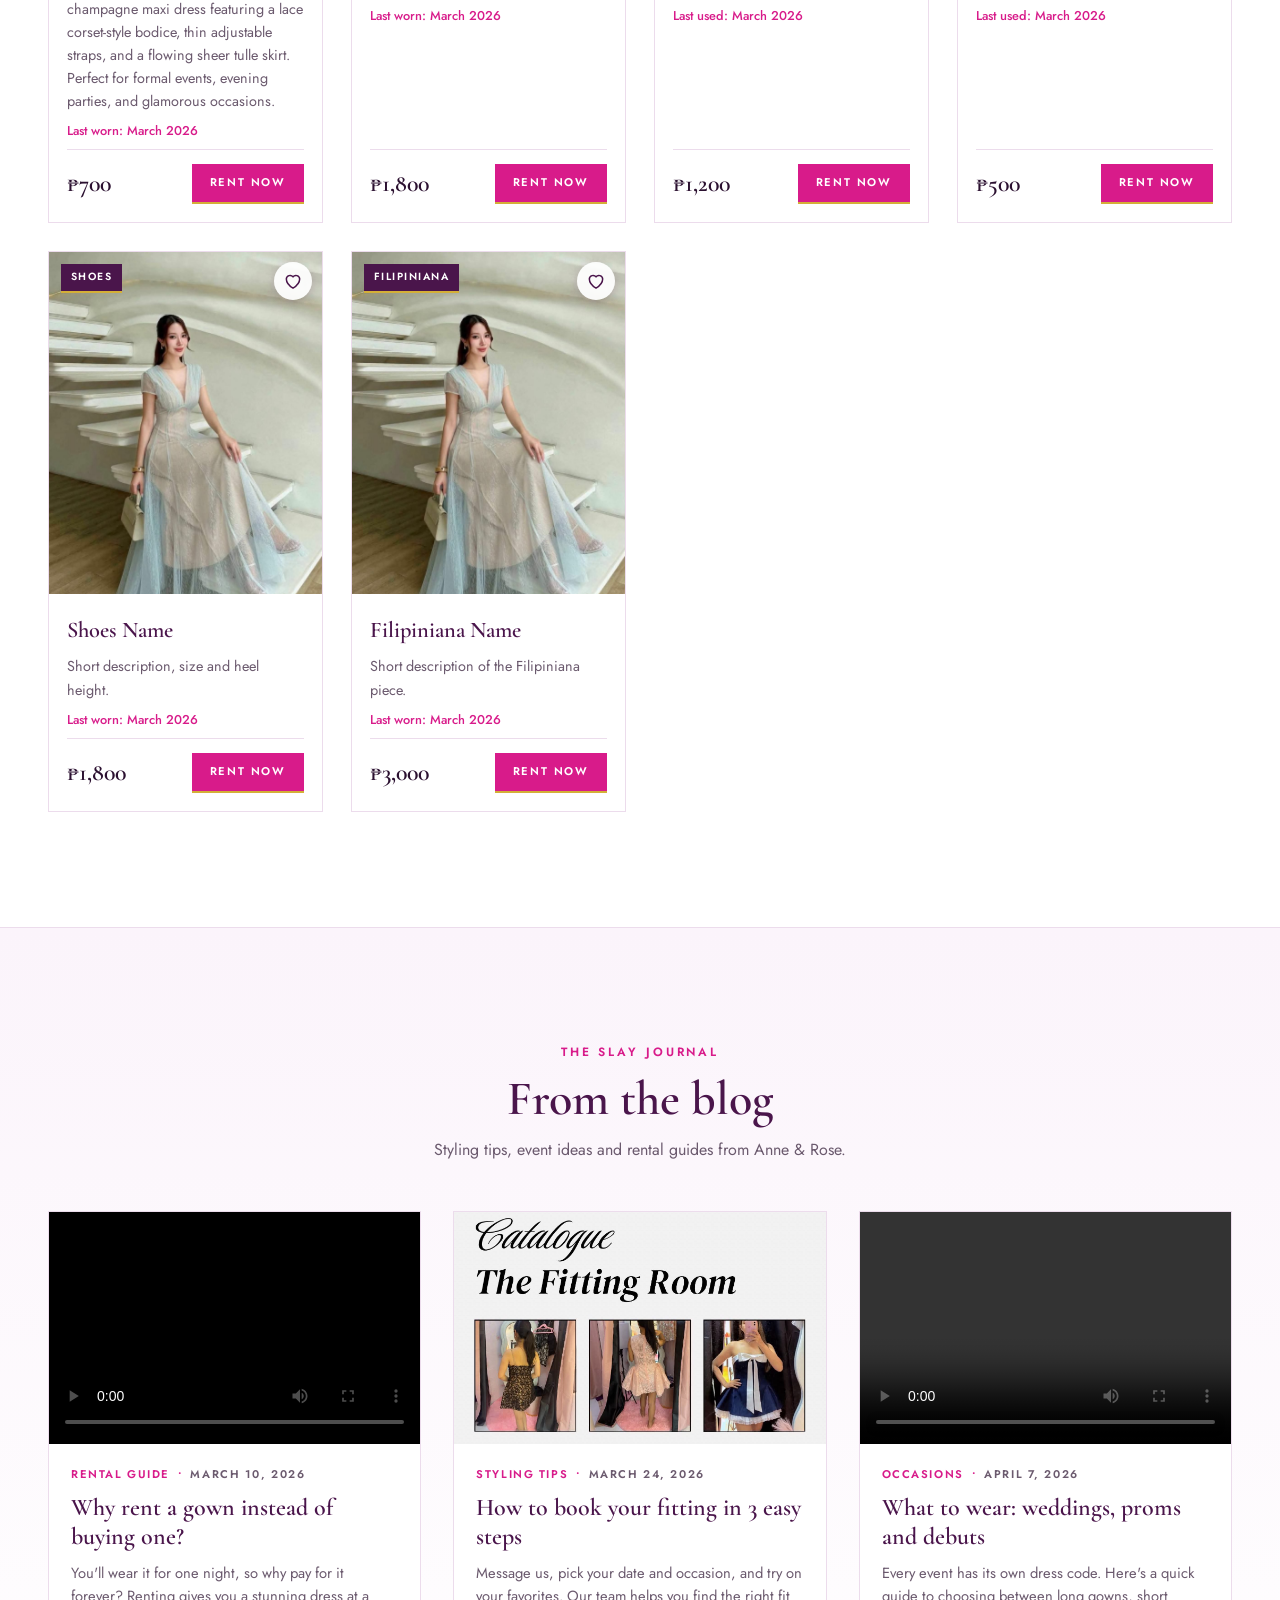
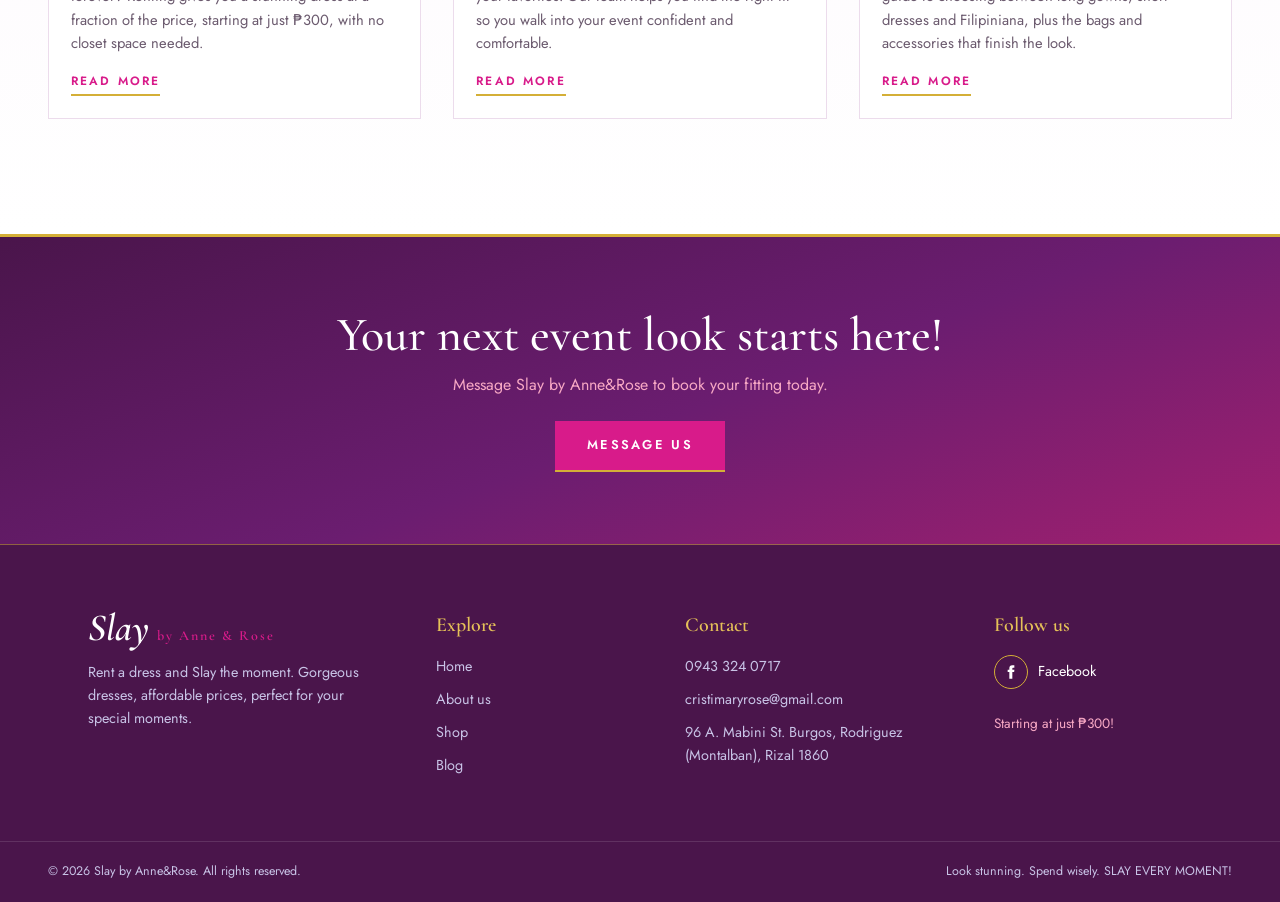
==== commit 742cf790: "Updated project files" ====
--- a/index.html
+++ b/index.html
@@ -50,20 +50,21 @@
 </header>
 
 <main id="home">
-  <!-- ===== HERO SECTION: replace this whole <section> with your own hero ===== -->
-<section class="hero">
-  <img src="dressv1.png" alt="Woman wearing a rental gown" class="hero-img">
-
-  <div class="hero-text">
-    <h1>Rent a dress and Slay the moment</h1>
-    <a href="#shop" class="hero-btn">Shop now</a>
-  </div>
-</section>
-  <!-- ===== END HERO SECTION ===== -->
+  <!-- ===== HERO ===== -->
+  <section class="hero">
+    <img src="dressv1.png" alt="Woman wearing a rental gown" class="hero-img">
+
+    <div class="hero-text">
+      <h1>Rent a dress and Slay the moment</h1>
+      <a href="#shop" class="hero-btn">Shop now</a>
+    </div>
+  </section>
+  <!-- ===== END HERO ===== -->
 </main>
 
 <div class="toast" id="toast" role="status"></div>
 
+<!-- ===== ABOUT ===== -->
 <section class="about" id="about">
   <div class="about-inner">
     <div class="about-media">
@@ -96,7 +97,7 @@
   </div>
 </section>
 
-
+<!-- ===== SHOP ===== -->
 <section class="shop" id="shop">
   <div class="shop-inner">
     <h2>Shop the closet</h2>
@@ -114,102 +115,97 @@
 
     <div class="shop-grid">
 
-      <!-- LONG DRESS (with color slider) -->
-     <!-- LONG DRESS (slide sample) -->
-<article class="product" data-category="long-dress">
-  <div class="product-img">
-    <img src="dressing.png" alt="Long dress " loading="lazy">
-    <img src="d1.png" alt="Long dress "  loading="lazy">
-    <img src="d2.png" alt="Long dress " loading="lazy">
-    <img src="d3.png" alt="Long dress " loading="lazy">
-    <span class="product-tag">Long Dress</span>
-  </div>
-  <div class="product-info">
-    <h3>Julia</h3>
-    <p class="product-desc">Bust - 30 Waist - 26  Elegant light blue maxi dress featuring delicate lace fabric, a flattering V-neckline, sheer short sleeves, and a flowing A-line skirt. Perfect for weddings, formal occasions, and special events.</p>
-    <p class="product-worn">Last worn: March 2026</p>
-    <div class="product-bottom">
-      <span class="product-price">₱700</span>
-      <a href="#" class="product-btn">Rent Now</a>
-    </div>
-  </div>
-</article>
-
-<article class="product" data-category="long-dress">
-  <div class="product-img">
-    <img src="d5.png" alt="Long dress " loading="lazy">
-    <img src="d4.png" alt="Long dress "  loading="lazy">
-    <img src="d6.png" alt="Long dress " loading="lazy">
-    
-    <span class="product-tag">Long Dress</span>
-  </div>
-  <div class="product-info">
-    <h3>Nadine</h3>
-    <p class="product-desc">Bust - 28 Waist - 26 Elegant strapless, light blue tulle evening gown featuring a corset-style sheer bodice adorned with intricate blue floral lace appliques. The floor-length skirt is composed of layered, tiered panels of lightweight sheer tulle that flow into a voluminous, ethereal silhouette.</p>
-    <p class="product-worn">Last worn: March 2026</p>
-    <div class="product-bottom">
-      <span class="product-price">₱700</span>
-      <a href="#" class="product-btn">Rent Now</a>
-    </div>
-  </div>
-</article>
-
-<article class="product" data-category="long-dress">
-  <div class="product-img">
-    <img src="a3.png" alt="Long dress " loading="lazy">
-    <img src="a2.png" alt="Long dress "  loading="lazy">
-    <img src="a1.png" alt="Long dress " loading="lazy">
-    
-    <span class="product-tag">Long Dress</span>
-  </div>
-  <div class="product-info">
-    <h3>Arabella</h3>
-    <p class="product-desc">Bust - 34 Waist - 30 Elegant taupe maxi dress featuring intricate white lace detailing, delicate spaghetti straps, a corset-style bodice with floral appliqués, and a flowing skirt. Perfect for weddings, formal events, and special occasions</p>
-    <p class="product-worn">Last worn: March 2026</p>
-    <div class="product-bottom">
-      <span class="product-price">₱600</span>
-      <a href="#" class="product-btn">Rent Now</a>
-    </div>
-  </div>
-</article>
-
-<article class="product" data-category="long-dress">
-  <div class="product-img">
-    <img src="at1.png" alt="Long dress " loading="lazy">
-    <img src="at2.png" alt="Long dress "  loading="lazy">
-    <img src="at3.png" alt="Long dress " loading="lazy">
-    
-    <span class="product-tag">Long Dress</span>
-  </div>
-  <div class="product-info">
-    <h3>Athena</h3>
-    <p class="product-desc">Bust - 30 Waist - 26 Elegant taupe maxi dress featuring delicate white lace embroidery, a sweetheart neckline, a corset-style bodice with white floral appliqués, and a flowing sheer overlay. Perfect for weddings, formal occasions, and elegant celebrations.</p>
-    <p class="product-worn">Last worn: March 2026</p>
-    <div class="product-bottom">
-      <span class="product-price">₱600</span>
-      <a href="#" class="product-btn">Rent Now</a>
-    </div>
-  </div>
-</article>
-
-<article class="product" data-category="long-dress">
-  <div class="product-img">
-    <img src="al2.png" alt="Long dress " loading="lazy">
-    <img src="al1.png" alt="Long dress "  loading="lazy">
-    <img src="al3.png" alt="Long dress " loading="lazy">
-    
-    <span class="product-tag">Long Dress</span>
-  </div>
-  <div class="product-info">
-    <h3>Alex</h3>
-    <p class="product-desc">Bust - 32 Waist - 30 Elegant black and champagne maxi dress featuring a lace corset-style bodice, thin adjustable straps, and a flowing sheer tulle skirt. Perfect for formal events, evening parties, and glamorous occasions.</p>
-    <p class="product-worn">Last worn: March 2026</p>
-    <div class="product-bottom">
-      <span class="product-price">₱700</span>
-      <a href="#" class="product-btn">Rent Now</a>
-    </div>
-  </div>
-</article>
+      <!-- LONG DRESS -->
+      <article class="product" data-category="long-dress">
+        <div class="product-img">
+          <img src="dressing.png" alt="Long dress" loading="lazy">
+          <img src="d1.png" alt="Long dress" loading="lazy">
+          <img src="d2.png" alt="Long dress" loading="lazy">
+          <img src="d3.png" alt="Long dress" loading="lazy">
+          <span class="product-tag">Long Dress</span>
+        </div>
+        <div class="product-info">
+          <h3>Julia</h3>
+          <p class="product-desc">Bust - 30 Waist - 26  Elegant light blue maxi dress featuring delicate lace fabric, a flattering V-neckline, sheer short sleeves, and a flowing A-line skirt. Perfect for weddings, formal occasions, and special events.</p>
+          <p class="product-worn">Last worn: March 2026</p>
+          <div class="product-bottom">
+            <span class="product-price">₱700</span>
+            <a href="#" class="product-btn">Rent Now</a>
+          </div>
+        </div>
+      </article>
+
+      <article class="product" data-category="long-dress">
+        <div class="product-img">
+          <img src="d5.png" alt="Long dress" loading="lazy">
+          <img src="d4.png" alt="Long dress" loading="lazy">
+          <img src="d6.png" alt="Long dress" loading="lazy">
+          <span class="product-tag">Long Dress</span>
+        </div>
+        <div class="product-info">
+          <h3>Nadine</h3>
+          <p class="product-desc">Bust - 28 Waist - 26 Elegant strapless, light blue tulle evening gown featuring a corset-style sheer bodice adorned with intricate blue floral lace appliques. The floor-length skirt is composed of layered, tiered panels of lightweight sheer tulle that flow into a voluminous, ethereal silhouette.</p>
+          <p class="product-worn">Last worn: March 2026</p>
+          <div class="product-bottom">
+            <span class="product-price">₱700</span>
+            <a href="#" class="product-btn">Rent Now</a>
+          </div>
+        </div>
+      </article>
+
+      <article class="product" data-category="long-dress">
+        <div class="product-img">
+          <img src="a3.png" alt="Long dress" loading="lazy">
+          <img src="a2.png" alt="Long dress" loading="lazy">
+          <img src="a1.png" alt="Long dress" loading="lazy">
+          <span class="product-tag">Long Dress</span>
+        </div>
+        <div class="product-info">
+          <h3>Arabella</h3>
+          <p class="product-desc">Bust - 34 Waist - 30 Elegant taupe maxi dress featuring intricate white lace detailing, delicate spaghetti straps, a corset-style bodice with floral appliqués, and a flowing skirt. Perfect for weddings, formal events, and special occasions</p>
+          <p class="product-worn">Last worn: March 2026</p>
+          <div class="product-bottom">
+            <span class="product-price">₱600</span>
+            <a href="#" class="product-btn">Rent Now</a>
+          </div>
+        </div>
+      </article>
+
+      <article class="product" data-category="long-dress">
+        <div class="product-img">
+          <img src="at1.png" alt="Long dress" loading="lazy">
+          <img src="at2.png" alt="Long dress" loading="lazy">
+          <img src="at3.png" alt="Long dress" loading="lazy">
+          <span class="product-tag">Long Dress</span>
+        </div>
+        <div class="product-info">
+          <h3>Athena</h3>
+          <p class="product-desc">Bust - 30 Waist - 26 Elegant taupe maxi dress featuring delicate white lace embroidery, a sweetheart neckline, a corset-style bodice with white floral appliqués, and a flowing sheer overlay. Perfect for weddings, formal occasions, and elegant celebrations.</p>
+          <p class="product-worn">Last worn: March 2026</p>
+          <div class="product-bottom">
+            <span class="product-price">₱600</span>
+            <a href="#" class="product-btn">Rent Now</a>
+          </div>
+        </div>
+      </article>
+
+      <article class="product" data-category="long-dress">
+        <div class="product-img">
+          <img src="al2.png" alt="Long dress" loading="lazy">
+          <img src="al1.png" alt="Long dress" loading="lazy">
+          <img src="al3.png" alt="Long dress" loading="lazy">
+          <span class="product-tag">Long Dress</span>
+        </div>
+        <div class="product-info">
+          <h3>Alex</h3>
+          <p class="product-desc">Bust - 32 Waist - 30 Elegant black and champagne maxi dress featuring a lace corset-style bodice, thin adjustable straps, and a flowing sheer tulle skirt. Perfect for formal events, evening parties, and glamorous occasions.</p>
+          <p class="product-worn">Last worn: March 2026</p>
+          <div class="product-bottom">
+            <span class="product-price">₱700</span>
+            <a href="#" class="product-btn">Rent Now</a>
+          </div>
+        </div>
+      </article>
 
       <!-- SHORT DRESS -->
       <article class="product" data-category="short-dress">
@@ -304,46 +300,132 @@
 <section class="blog" id="blog">
   <div class="blog-inner">
     <p class="blog-eyebrow">The Slay Journal</p>
-    <h2>Look stunning. Spend wisely.</h2>
+    <h2>From the blog</h2>
     <p class="blog-sub">Styling tips, event ideas and rental guides from Anne &amp; Rose.</p>
 
     <div class="blog-grid">
 
+      <!-- Card 1: video + popup -->
       <article class="post">
-        <a href="#" class="post-img">
-          <img src="images/blog1.jpg" alt="Woman in a rented gown at an event" loading="lazy">
-        </a>
+        <div class="post-media">
+          <video controls preload="metadata" poster="images/blog1.jpg">
+            <source src="slay1vid.mp4" type="video/mp4">
+          </video>
+        </div>
         <div class="post-body">
           <div class="post-meta"><span>Rental Guide</span><span>•</span><time datetime="2026-03-10">March 10, 2026</time></div>
-          <h3><a href="#">Why rent a gown instead of buying one?</a></h3>
+          <h3>Why rent a gown instead of buying one?</h3>
           <p>You'll wear it for one night, so why pay for it forever? Renting gives you a stunning dress at a fraction of the price, starting at just ₱300, with no closet space needed.</p>
-          <a href="#" class="post-link">Read more</a>
-        </div>
-      </article>
-
+          <button type="button" class="post-link" data-modal="post-modal-1">Read more</button>
+        </div>
+
+        <dialog class="post-modal" id="post-modal-1" aria-labelledby="post-modal-1-title">
+          <button type="button" class="modal-close" aria-label="Close">&times;</button>
+          <h3 id="post-modal-1-title">Why Rent Instead of Buy?</h3>
+          <p>At Slay by Anne &amp; Rose, looking stunning for your special occasion doesn't have to mean spending thousands on a dress you'll only wear once! Discover the beauty of renting and enjoy your special moments without breaking the bank.</p>
+
+          <h4>Save More, Slay More</h4>
+          <p>Get your dream look at an affordable rental price without the cost of buying a brand-new gown.</p>
+
+          <h4>A New Look for Every Occasion</h4>
+          <p>Enjoy different styles for debuts, weddings, graduations, birthdays, proms, and other special events.</p>
+
+          <h4>Look Glamorous Without the Splurge</h4>
+          <p>Wear a beautiful, elegant dress that makes you feel confident and ready for your special day.</p>
+
+          <h4>No Closet Full of One-Time Outfits</h4>
+          <p>Enjoy wearing stunning dresses without worrying about storing outfits you rarely use.</p>
+
+          <h4>More Memories, Less Spending</h4>
+          <p>Save your budget for the other things that make your celebration memorable while still enjoying a gorgeous outfit.</p>
+        </dialog>
+      </article>
+
+      <!-- Card 2 -->
       <article class="post">
-        <a href="#" class="post-img">
-          <img src="images/blog2.jpg" alt="Fitting day at the Slay showroom" loading="lazy">
-        </a>
-        <div class="post-body">
-          <div class="post-meta"><span>Styling Tips</span><span>•</span><time datetime="2026-03-24">March 24, 2026</time></div>
-          <h3><a href="#">How to book your fitting in 3 easy steps</a></h3>
-          <p>Message us, pick your date and occasion, and try on your favorites. Our team helps you find the right fit so you walk into your event confident and comfortable.</p>
-          <a href="#" class="post-link">Read more</a>
-        </div>
-      </article>
-
-      <article class="post">
-        <a href="#" class="post-img">
-          <img src="images/blog3.jpg" alt="Dress paired with shoes and accessories" loading="lazy">
-        </a>
-        <div class="post-body">
-          <div class="post-meta"><span>Occasions</span><span>•</span><time datetime="2026-04-07">April 7, 2026</time></div>
-          <h3><a href="#">What to wear: weddings, proms and debuts</a></h3>
-          <p>Every event has its own dress code. Here's a quick guide to choosing between long gowns, short dresses and Filipiniana, plus the bags and accessories that finish the look.</p>
-          <a href="#" class="post-link">Read more</a>
-        </div>
-      </article>
+  <a href="#" class="post-img" data-modal="post-modal-2">
+    <img src="fit1.jfif" alt="Fitting day at the Slay showroom" loading="lazy">
+  </a>
+  <div class="post-body">
+    <div class="post-meta"><span>Styling Tips</span><span>•</span><time datetime="2026-03-24">March 24, 2026</time></div>
+    <h3>How to book your fitting in 3 easy steps</h3>
+    <p>Message us, pick your date and occasion, and try on your favorites. Our team helps you find the right fit so you walk into your event confident and comfortable.</p>
+    <button type="button" class="post-link" data-modal="post-modal-2">Read more</button>
+  </div>
+
+  <dialog class="post-modal" id="post-modal-2" aria-labelledby="post-modal-2-title">
+    <button type="button" class="modal-close" aria-label="Close">&times;</button>
+    <h3 id="post-modal-2-title">Slay by Ann &amp; Rose | Dress Rental Studio</h3>
+    <p>Find your dream dress and make sure it’s the perfect fit! Follow these simple steps to book your fitting appointment with us. </p>
+
+    <h4>Step 1: Browse Our Catalogue</h4>
+    <p>Explore our dress collection on our website or Facebook page. Choose the dresses you love and take note of their names or screenshots.</p>
+
+    <h4>Step 2: Send Us a Message</h4>
+    <p>Message our Facebook page, Slay by Ann &amp; Rose Collection. Send us your chosen dress names or screenshots and tell us your preferred fitting date and time.</p>
+
+    <h4>Step 3: Share Your Measurements</h4>
+    <p>Provide your bust and waist measurements so we can help you identify dresses that may fit you best.</p>
+
+    <h4>Step 4: Wait for Confirmation</h4>
+    <p>We will check our fitting schedule and the availability of your selected dresses. Please wait for our confirmation before visiting the studio.</p>
+
+    <h4>Step 5: Visit and Slay!</h4>
+    <p>Arrive at your confirmed appointment time and try on your selected dresses. Find the one you love and get ready to slay your special occasion!</p>
+
+    <h4>Important Reminders</h4>
+    <ul class="modal-list">
+      <li>Fitting fee: ₱100 to try up to 5 dresses (sanitizing fee). Less than 3 is free.</li>
+      <li>Please arrive on time for your scheduled appointment.</li>
+      <li>Fitting appointments are subject to confirmation and dress availability.</li>
+      <li>If you already have an event date, let us know so we can check the dress availability for your occasion.</li>
+    </ul>
+
+    <h4>Ready to Find Your Dream Dress? </h4>
+    <p>Send us a message today to book your fitting appointment!</p>
+    <p class="modal-tagline">Slay the moment. Make memories. Rent with us!</p>
+  </dialog>
+</article>
+
+     <!-- Card 3 -->
+<article class="post">
+  <div class="post-media">
+    <video controls preload="metadata">
+      <source src="slay2.mp4" type="video/mp4">
+    </video>
+  </div>
+  <div class="post-body">
+    <div class="post-meta"><span>Occasions</span><span>•</span><time datetime="2026-04-07">April 7, 2026</time></div>
+    <h3>What to wear: weddings, proms and debuts</h3>
+    <p>Every event has its own dress code. Here's a quick guide to choosing between long gowns, short dresses and Filipiniana, plus the bags and accessories that finish the look.</p>
+    <button type="button" class="post-link" data-modal="post-modal-3">Read more</button>
+  </div>
+
+  <dialog class="post-modal" id="post-modal-3" aria-labelledby="post-modal-3-title">
+    <button type="button" class="modal-close" aria-label="Close">&times;</button>
+    <h3 id="post-modal-3-title">What to Wear for Every Occasion</h3>
+    <p>At Slay by Ann &amp; Rose, we believe every special moment deserves a stunning outfit! Whether you're attending a formal event or celebrating a memorable milestone, we offer a variety of beautiful dresses for rent to match your style and occasion, without breaking the bank.</p>
+    <p style="margin-top:10px">Explore our collection and find the perfect dress for your next event!</p>
+
+    <h4>Perfect for every occasion</h4>
+    <ul class="modal-list">
+      <li><strong>Debut:</strong> Glamorous gowns for your once-in-a-lifetime celebration.</li>
+      <li><strong>Weddings:</strong> Elegant dresses for wedding guests and special celebrations.</li>
+      <li><strong>Graduation:</strong> Chic and sophisticated looks for your milestone achievement.</li>
+      <li><strong>Prom Night:</strong> Stunning dresses to make your night unforgettable.</li>
+      <li><strong>Birthday Celebrations:</strong> Pretty, stylish outfits for your special day.</li>
+      <li><strong>Pageants &amp; Formal Events:</strong> Eye-catching gowns for a confident, elegant look.</li>
+      <li><strong>School &amp; Company Events:</strong> Classy dresses for proms, galas, recognition days, and parties.</li>
+      <li><strong>Filipiniana &amp; Cultural Events:</strong> Traditional-inspired styles perfect for meaningful occasions.</li>
+      <li><strong>Photoshoots &amp; Special Gatherings:</strong> Beautiful outfits for picture-perfect memories.</li>
+      <li><strong>Any Special Occasion:</strong> From intimate celebrations to grand events, we've got a look for you!</li>
+    </ul>
+
+    <h4>Your dream dress is waiting for you!</h4>
+    <p>Browse our catalogue, choose your favorite style, and message us to inquire about availability and schedule your fitting.</p>
+    <p class="modal-tagline">Slay the moment, make memories, and rent with us!</p>
+  </dialog>
+</article>
 
     </div>
   </div>
@@ -397,7 +479,8 @@
     <p>Look stunning. Spend wisely. SLAY EVERY MOMENT!</p>
   </div>
 </footer>
+
 <script src="script.js"></script>
- <script src="favcart.js"></script>
+<script src="favcart.js"></script>
 </body>
 </html>
--- a/style.css
+++ b/style.css
@@ -9,8 +9,6 @@
   padding-top:env(safe-area-inset-top,0px);
   padding-bottom:env(safe-area-inset-bottom,0px);
 }
-
-  :root[data-theme="dark"]{--paper:#1a0a1b;--text:#f6e9f3;--muted:#bfa9bd;--line:#3a1f3c;--hdr:#2a0e2c;--hdr-text:#fff;--hdr-dim:#C8C3E6;color-scheme:dark}
 
 :root[data-theme="dark"]{--paper:#1a0a1b;--text:#f6e9f3;--muted:#bfa9bd;--line:#3a1f3c;--hdr:#2a0e2c;--hdr-text:#fff;--hdr-dim:#C8C3E6;color-scheme:dark}
 *,*::before,*::after{box-sizing:inherit}
@@ -421,7 +419,7 @@
   .product-desc{-webkit-line-clamp:unset}
 }
 .toast{z-index:130}
-/* ---------- Favorites + Cart drawer (paste at the very bottom of style.css) ---------- */
+/* ---------- Favorites + Cart drawer ---------- */
 body.fc-lock{overflow:hidden}
 .fc-wrap[hidden]{display:none}
 .fc-wrap{position:fixed;inset:0;z-index:120}
@@ -475,4 +473,66 @@
 .icon-btn.on .count{color:#D81B8A}
 .product-btn{cursor:pointer}
 
-@media (prefers-reduced-motion:reduce){.fc-drawer,.fc-overlay{animation:none}}+@media (prefers-reduced-motion:reduce){.fc-drawer,.fc-overlay{animation:none}}
+
+/* ---------- Blog card video + popup ---------- */
+.post-media{
+  aspect-ratio:16/10;
+  background:#000;
+  overflow:hidden;
+}
+.post-media video{
+  width:100%;
+  height:100%;
+  object-fit:cover;
+  display:block;
+}
+
+/* "Read more" button looks the same as the link version */
+button.post-link{
+  margin-top:auto;
+  padding:6px 0 3px;
+  align-self:flex-start;
+  font-size:.75rem;
+  font-weight:600;
+  letter-spacing:.18em;
+  text-transform:uppercase;
+  color:var(--accent);
+  border-bottom:2px solid var(--gold);
+  transition:color .25s;
+}
+button.post-link:hover{color:var(--hdr-dim)}
+
+/* Popup */
+.post-modal{
+  width:min(600px,calc(100% - 32px));
+  max-height:85vh;
+  overflow-y:auto;
+  margin:auto;
+  padding:32px 28px 28px;
+  border:0;
+  border-bottom:3px solid #D4AF37;
+  background:#fff;
+  color:#2b1030;
+  box-shadow:0 20px 60px rgba(26,10,27,.45);
+}
+.post-modal::backdrop{background:rgba(26,10,27,.7)}
+.post-modal[open]{animation:modalIn .25s ease-out}
+@keyframes modalIn{from{opacity:0;transform:translateY(14px) scale(.98)}to{opacity:1;transform:none}}
+
+.post-modal h3{font-family:var(--serif);font-size:1.8rem;font-weight:600;line-height:1.15;margin:0 0 12px;color:#4A154B}
+.post-modal h4{font-family:var(--serif);font-size:1.25rem;font-weight:600;margin:20px 0 4px;color:#D81B8A}
+.post-modal p{margin:0;color:#6b5a6e;line-height:1.65}
+
+.modal-close{
+  position:sticky;top:0;float:right;
+  width:36px;height:36px;margin:-16px -12px 0 0;
+  border-radius:50%;background:#f4e8f4;color:#4A154B;
+  font-size:1.6rem;line-height:1;
+}
+.modal-close:hover{background:#ecdcec;color:#D81B8A}
+
+body:has(dialog[open]){overflow:hidden}.post-img{cursor:pointer}
+.post-modal .modal-list{margin:0;padding-left:20px;color:#6b5a6e;line-height:1.65}
+.post-modal .modal-list li{margin-bottom:6px}
+.post-modal .modal-tagline{margin-top:14px;font-family:var(--serif);font-size:1.25rem;font-weight:600;font-style:italic;color:#D81B8A}
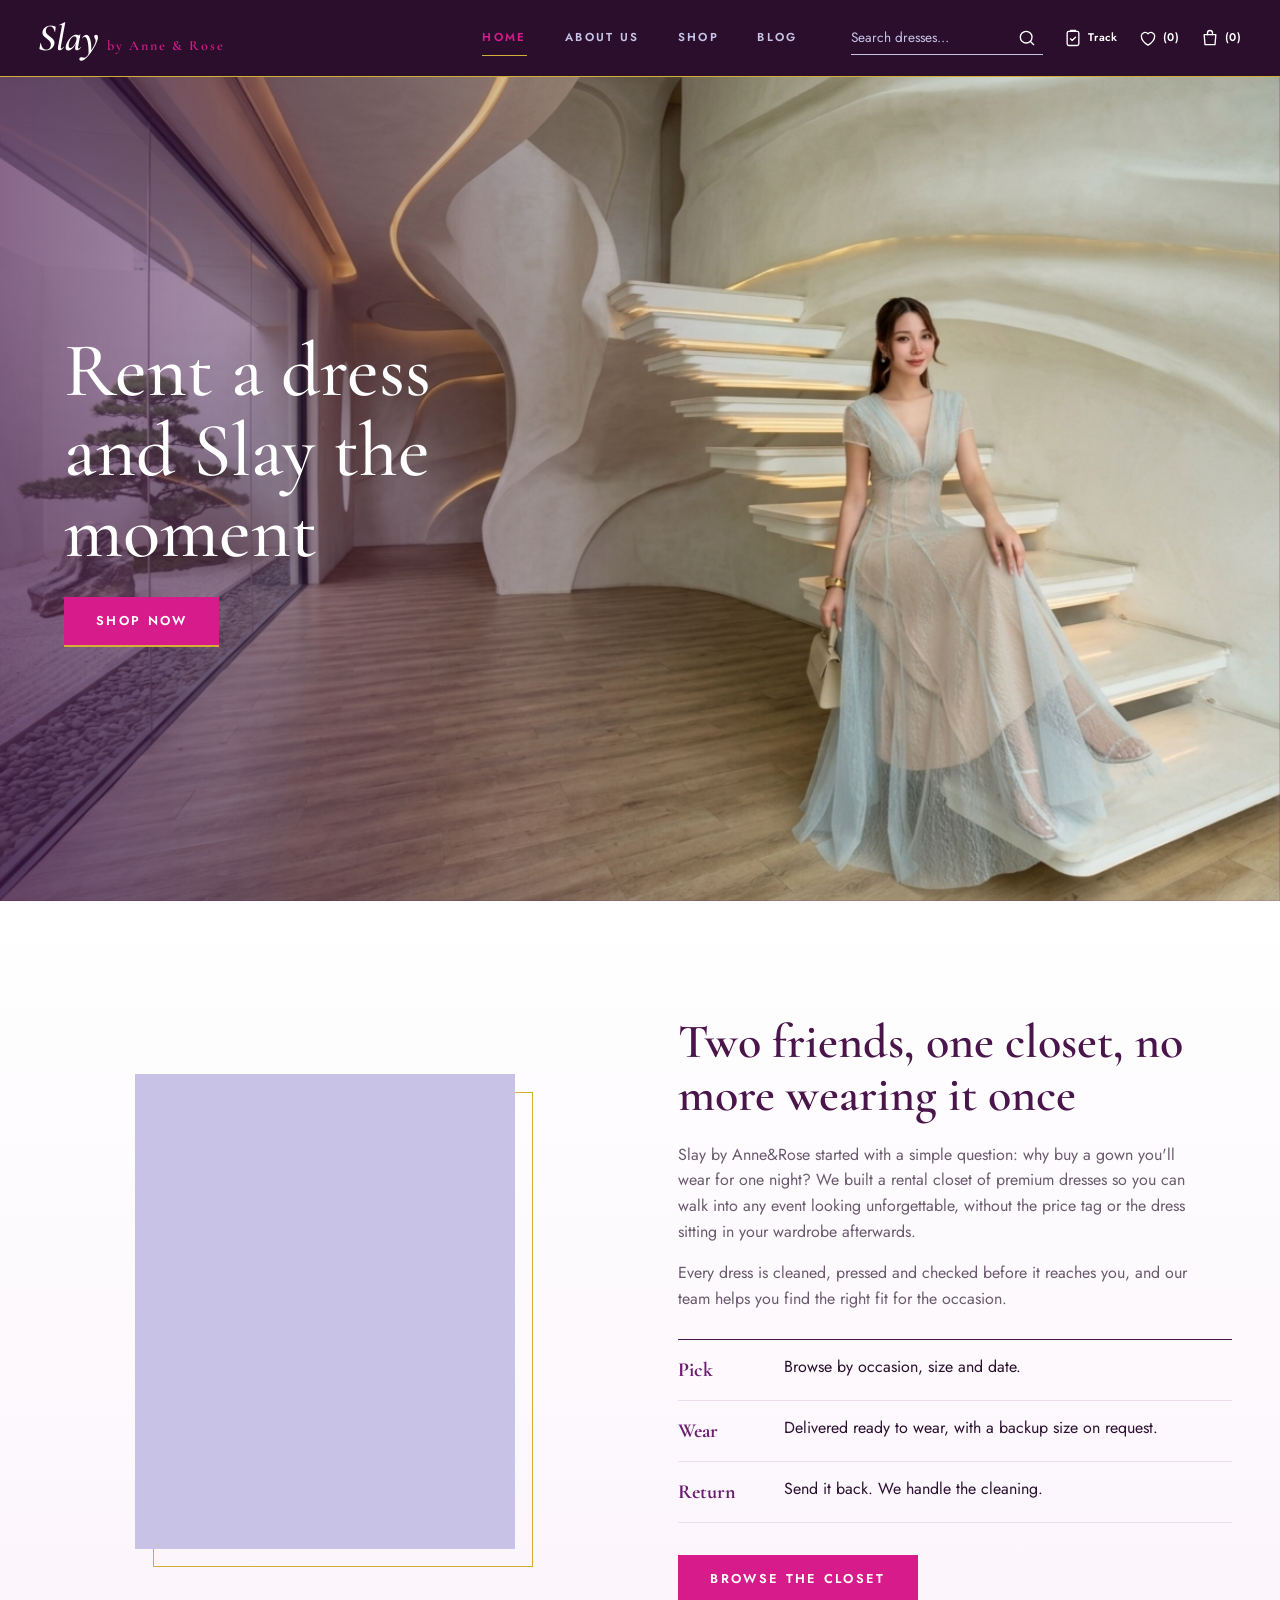
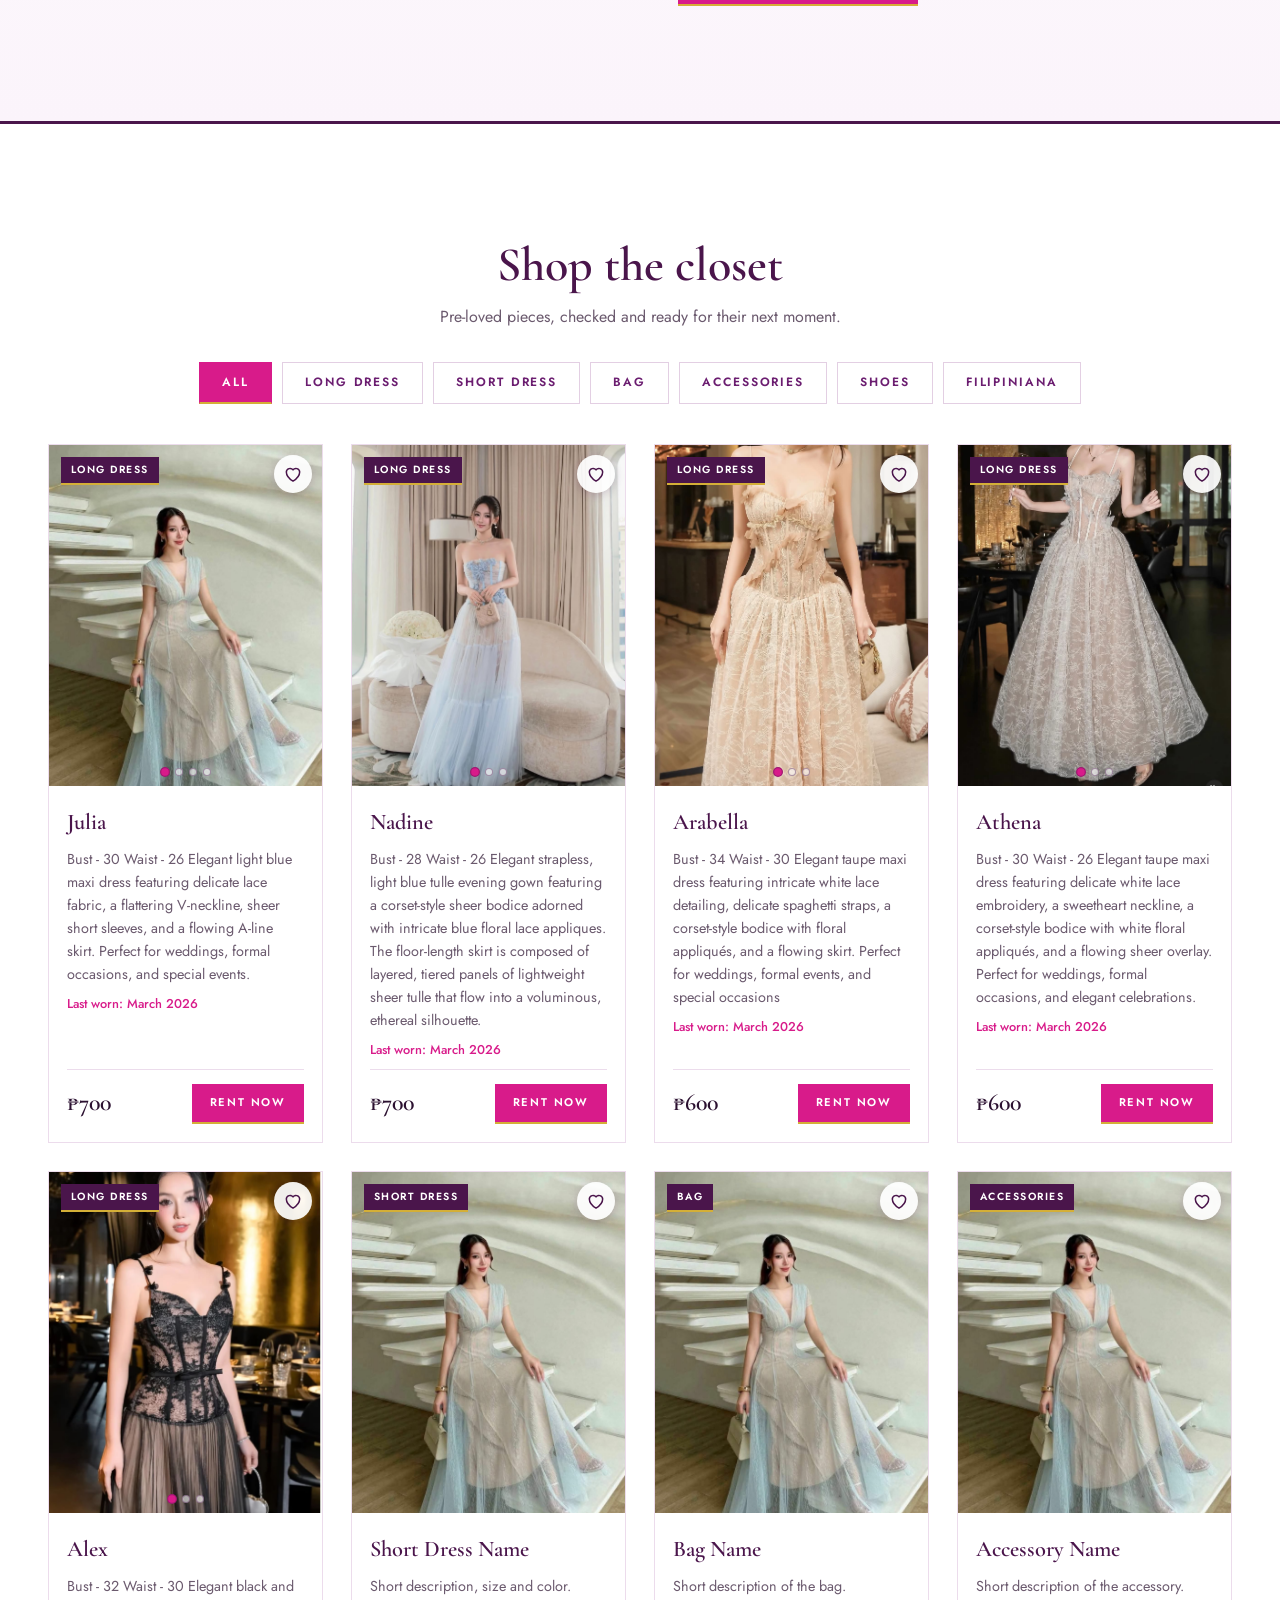
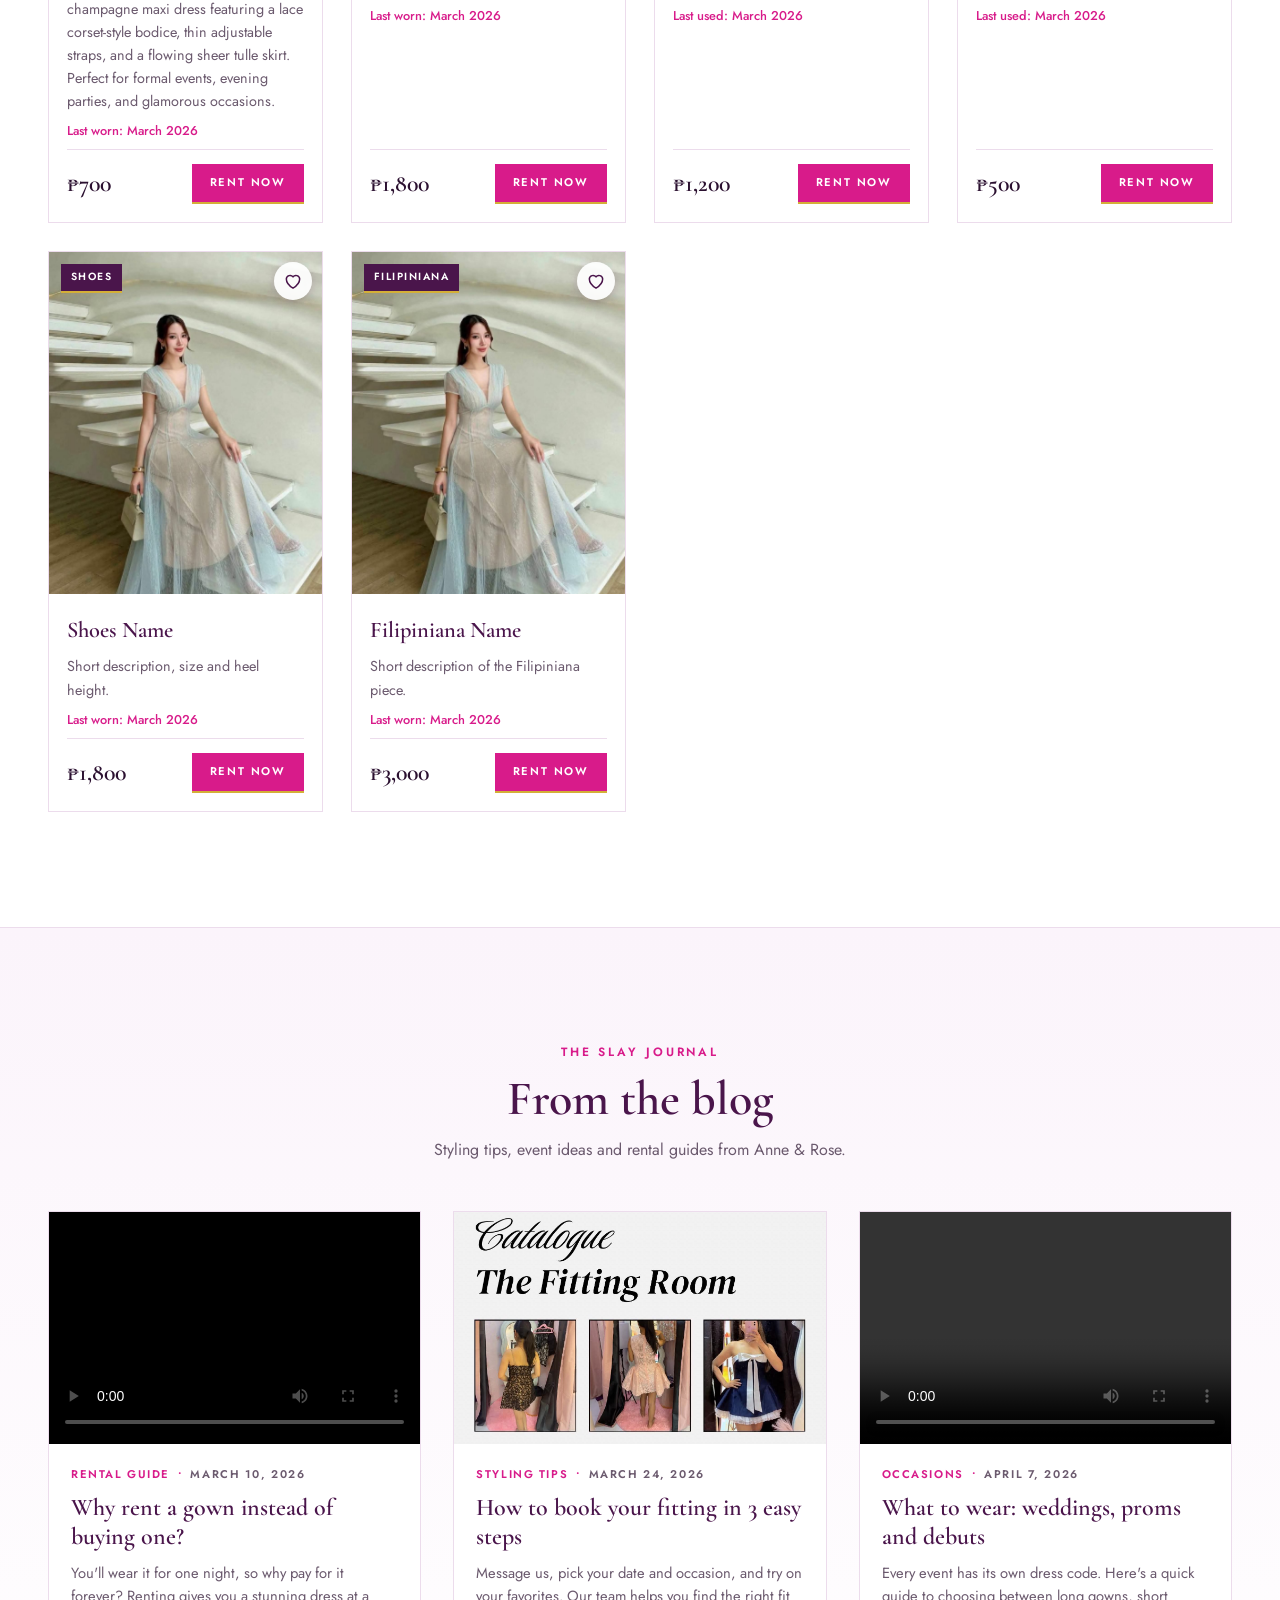
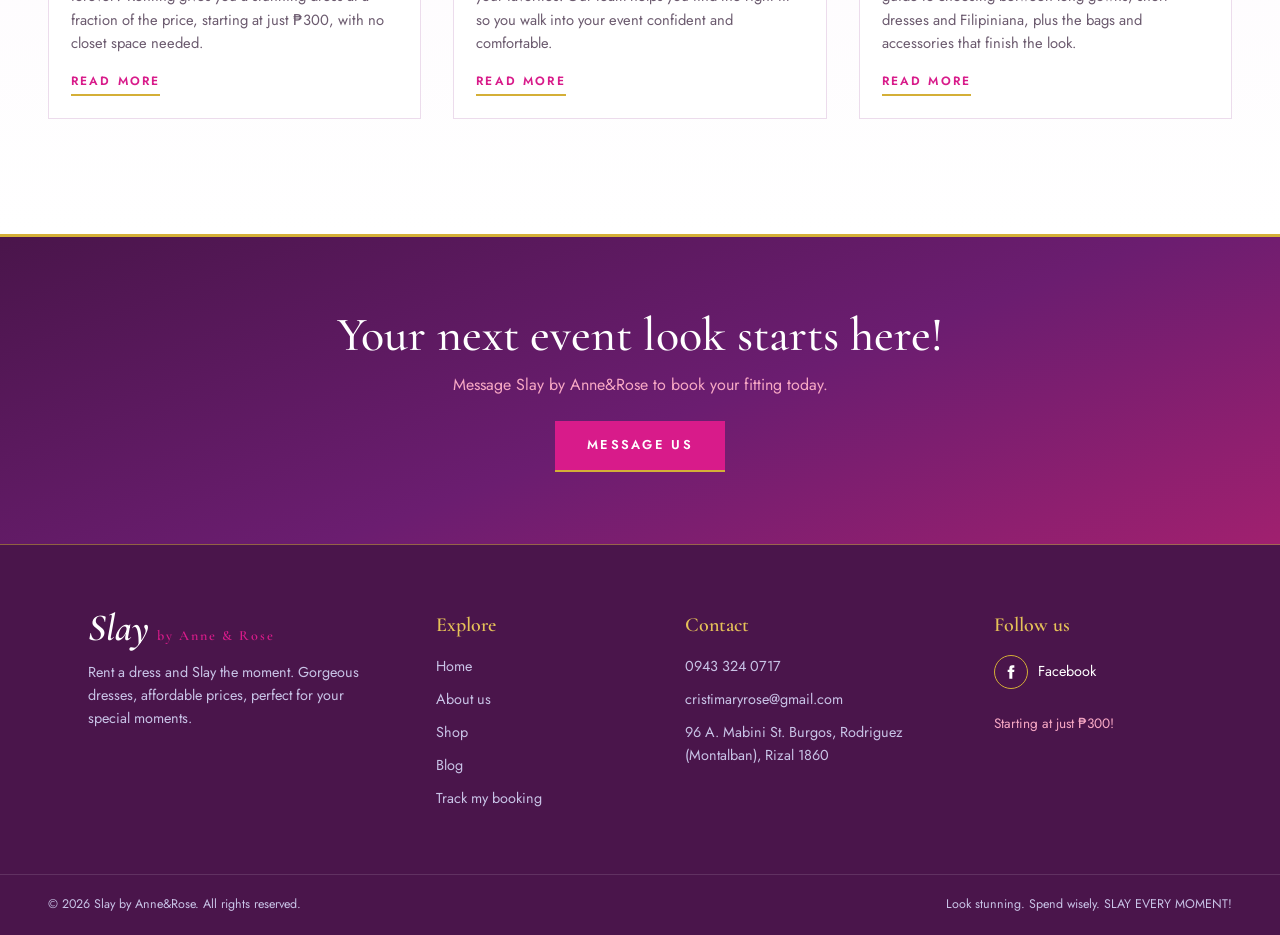
==== commit 1afdbcec: "database added" ====
--- a/index.html
+++ b/index.html
@@ -7,7 +7,7 @@
 <link rel="icon" type="image/png" href="slaylogo.png">
 <link rel="apple-touch-icon" href="slaylogo.png">
 <link rel="stylesheet" href="https://fonts.googleapis.com/css2?family=Cormorant+Garamond:wght@500;600&family=Jost:wght@400;500;600&display=swap">
-<link rel="stylesheet" href="style.css">
+<link rel="stylesheet" href="style.css?v=5">
 <script>document.documentElement.classList.add('js')</script>
 </head>
 <body>
@@ -36,6 +36,10 @@
       </form>
       <button class="icon-btn search-btn" id="searchBtn" aria-label="Open search" aria-expanded="false">
         <svg viewBox="0 0 24 24"><circle cx="11" cy="11" r="7"/><path d="m20 20-3.5-3.5"/></svg>
+      </button>
+      <button class="icon-btn js-track" type="button" aria-label="Track my booking" title="Track my booking">
+        <svg viewBox="0 0 24 24"><rect x="5" y="4" width="14" height="17" rx="2"/><path d="M9 4V3h6v1M9 13l2 2 4-4"/></svg>
+        <span class="count">Track</span>
       </button>
       <button class="icon-btn" id="favBtn" aria-label="Favorites">
         <svg viewBox="0 0 24 24"><path d="M12 20.5s-8-4.9-8-11A4.5 4.5 0 0 1 12 7a4.5 4.5 0 0 1 8 2.5c0 6.1-8 11-8 11Z"/></svg>
@@ -426,7 +430,6 @@
     <p class="modal-tagline">Slay the moment, make memories, and rent with us!</p>
   </dialog>
 </article>
-
     </div>
   </div>
 </section>
@@ -452,6 +455,7 @@
         <li><a href="#about">About us</a></li>
         <li><a href="#shop">Shop</a></li>
         <li><a href="#blog">Blog</a></li>
+        <li><a href="#track" class="js-track">Track my booking</a></li>
       </ul>
     </div>
 
@@ -480,7 +484,7 @@
   </div>
 </footer>
 
-<script src="script.js"></script>
-<script src="favcart.js"></script>
+   <script src="shop-live.js?v=7"></script>
+   <script src="track.js?v=1"></script>
 </body>
 </html>
--- a/style.css
+++ b/style.css
@@ -535,4 +535,50 @@
 body:has(dialog[open]){overflow:hidden}.post-img{cursor:pointer}
 .post-modal .modal-list{margin:0;padding-left:20px;color:#6b5a6e;line-height:1.65}
 .post-modal .modal-list li{margin-bottom:6px}
-.post-modal .modal-tagline{margin-top:14px;font-family:var(--serif);font-size:1.25rem;font-weight:600;font-style:italic;color:#D81B8A}+.post-modal .modal-tagline{margin-top:14px;font-family:var(--serif);font-size:1.25rem;font-weight:600;font-style:italic;color:#D81B8A}
+/* ===== Checkout v2 ===== */
+.fc-drawer{display:block !important;overflow-y:auto;overscroll-behavior:contain}
+.fc-body{overflow:visible !important;max-height:none !important;padding-bottom:6px}
+.fc-foot{
+  max-height:none !important;overflow:visible !important;
+  background:#fff;border-top:3px solid #d81b8a;
+  padding:20px 20px 28px;
+  display:flex;flex-direction:column;gap:16px;
+}
+.fc-foot .fc-date,
+.fc-foot .fc-field{
+  display:flex;flex-direction:column;align-items:stretch;gap:7px;
+  text-align:left;
+  font:600 11px 'Jost',sans-serif;letter-spacing:.12em;
+  text-transform:uppercase;color:#2a0f2a;
+}
+.fc-foot input:not(#fcHp),
+.fc-foot textarea{
+  width:100%;box-sizing:border-box;
+  font:500 16px/1.3 'Jost',sans-serif;letter-spacing:0;text-transform:none;
+  color:#2a0f2a;background:#faf3f9;
+  border:1.5px solid #ecd3e6;border-radius:12px;
+  padding:13px 14px;min-height:50px;
+}
+.fc-foot textarea{min-height:76px;resize:vertical}
+.fc-foot input:not(#fcHp):focus,
+.fc-foot textarea:focus{outline:none;background:#fff;border-color:#d81b8a;box-shadow:0 0 0 3px rgba(216,27,138,.15)}
+.fc-datehint{
+  font:500 13px 'Jost',sans-serif;letter-spacing:0;text-transform:none;
+  color:#7a3a6e;
+}
+.fc-datehint.bad{color:#c0192b;font-weight:600}
+.fc-total{
+  display:flex;justify-content:space-between;align-items:baseline;
+  padding-top:14px;border-top:1px dashed #ecd3e6;
+}
+.fc-total span{font:600 11px 'Jost',sans-serif;letter-spacing:.12em;text-transform:uppercase;color:#2a0f2a}
+.fc-total strong{font:600 28px 'Cormorant Garamond',serif;color:#d81b8a}
+.fc-foot .fc-btn{
+  width:100%;min-height:52px;border:0;border-radius:999px;cursor:pointer;
+  background:linear-gradient(135deg,#d81b8a,#b5126f);color:#fff;
+  font:600 13px 'Jost',sans-serif;letter-spacing:.16em;text-transform:uppercase;
+  box-shadow:0 8px 18px rgba(216,27,138,.30);
+}
+.fc-foot .fc-btn:disabled{opacity:.6;cursor:wait}
+.fc-foot .fc-clear{align-self:center;font-size:13px;color:#7a3a6e}
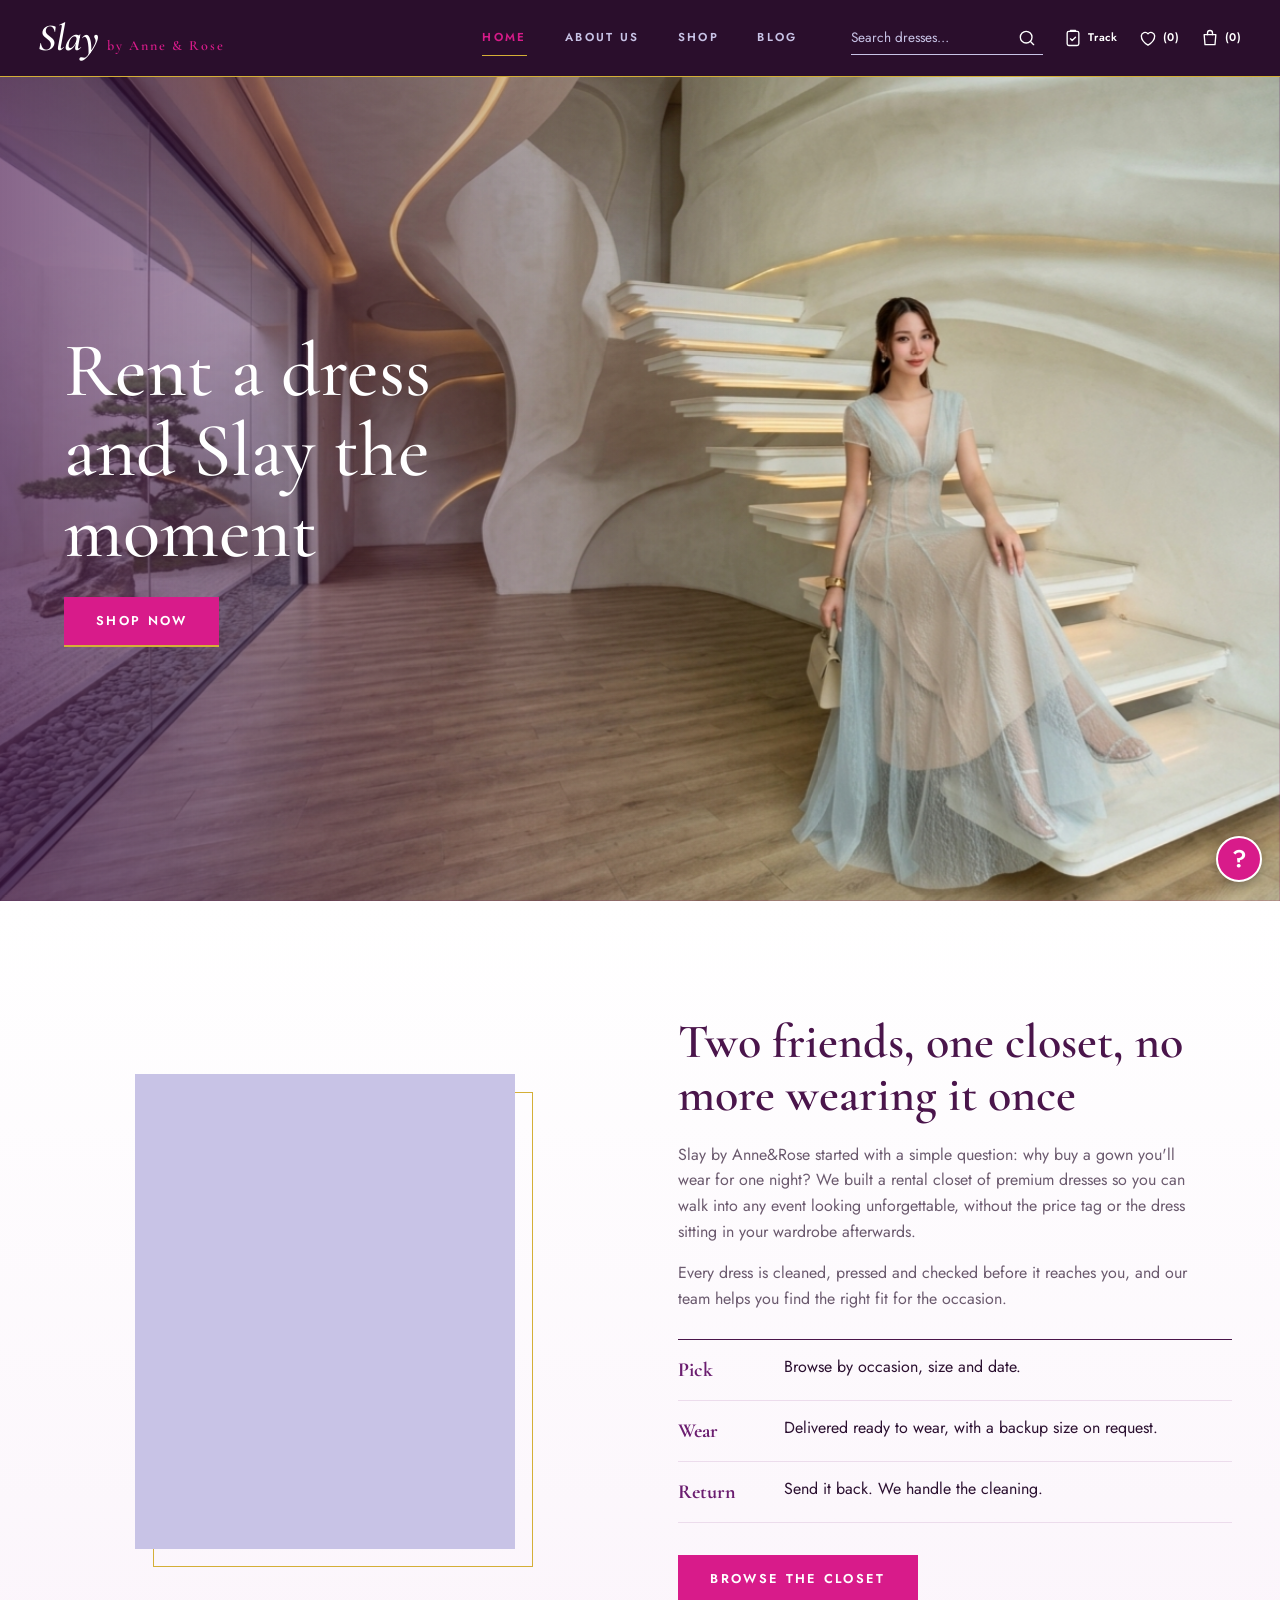
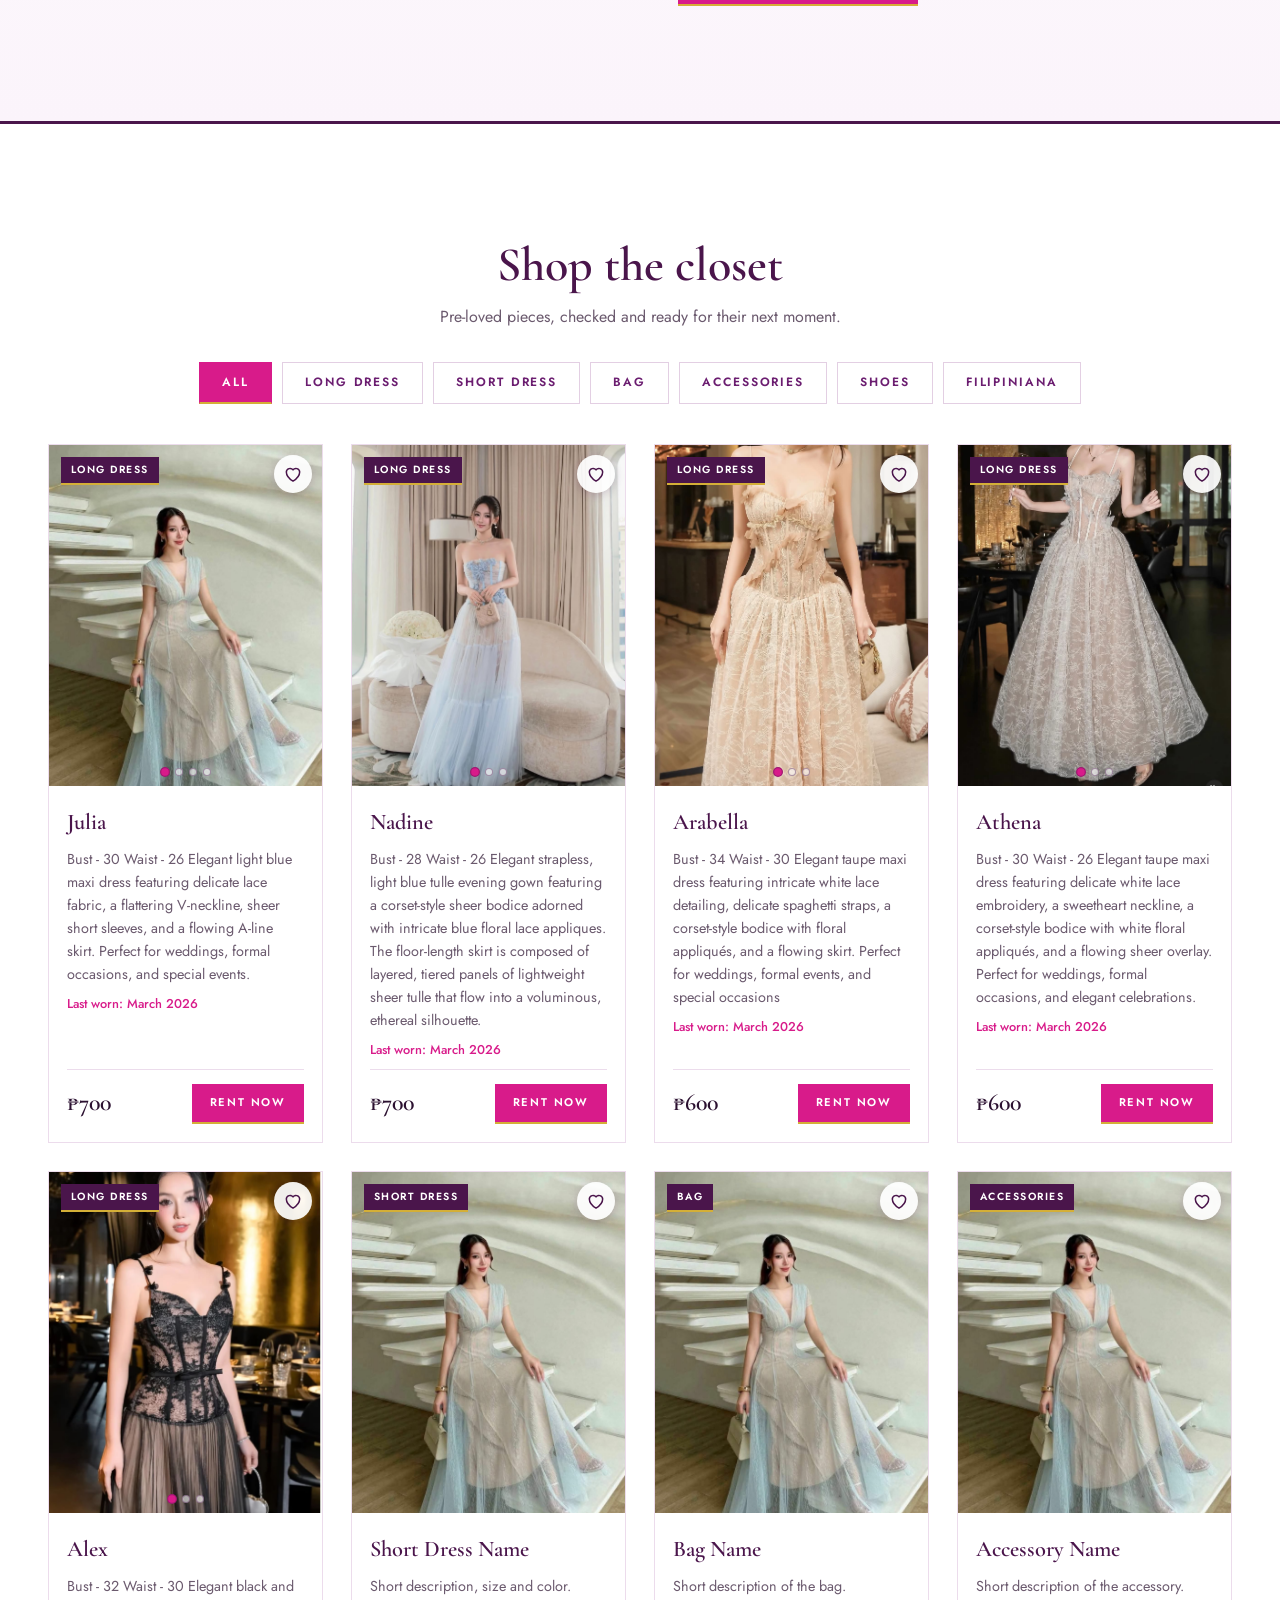
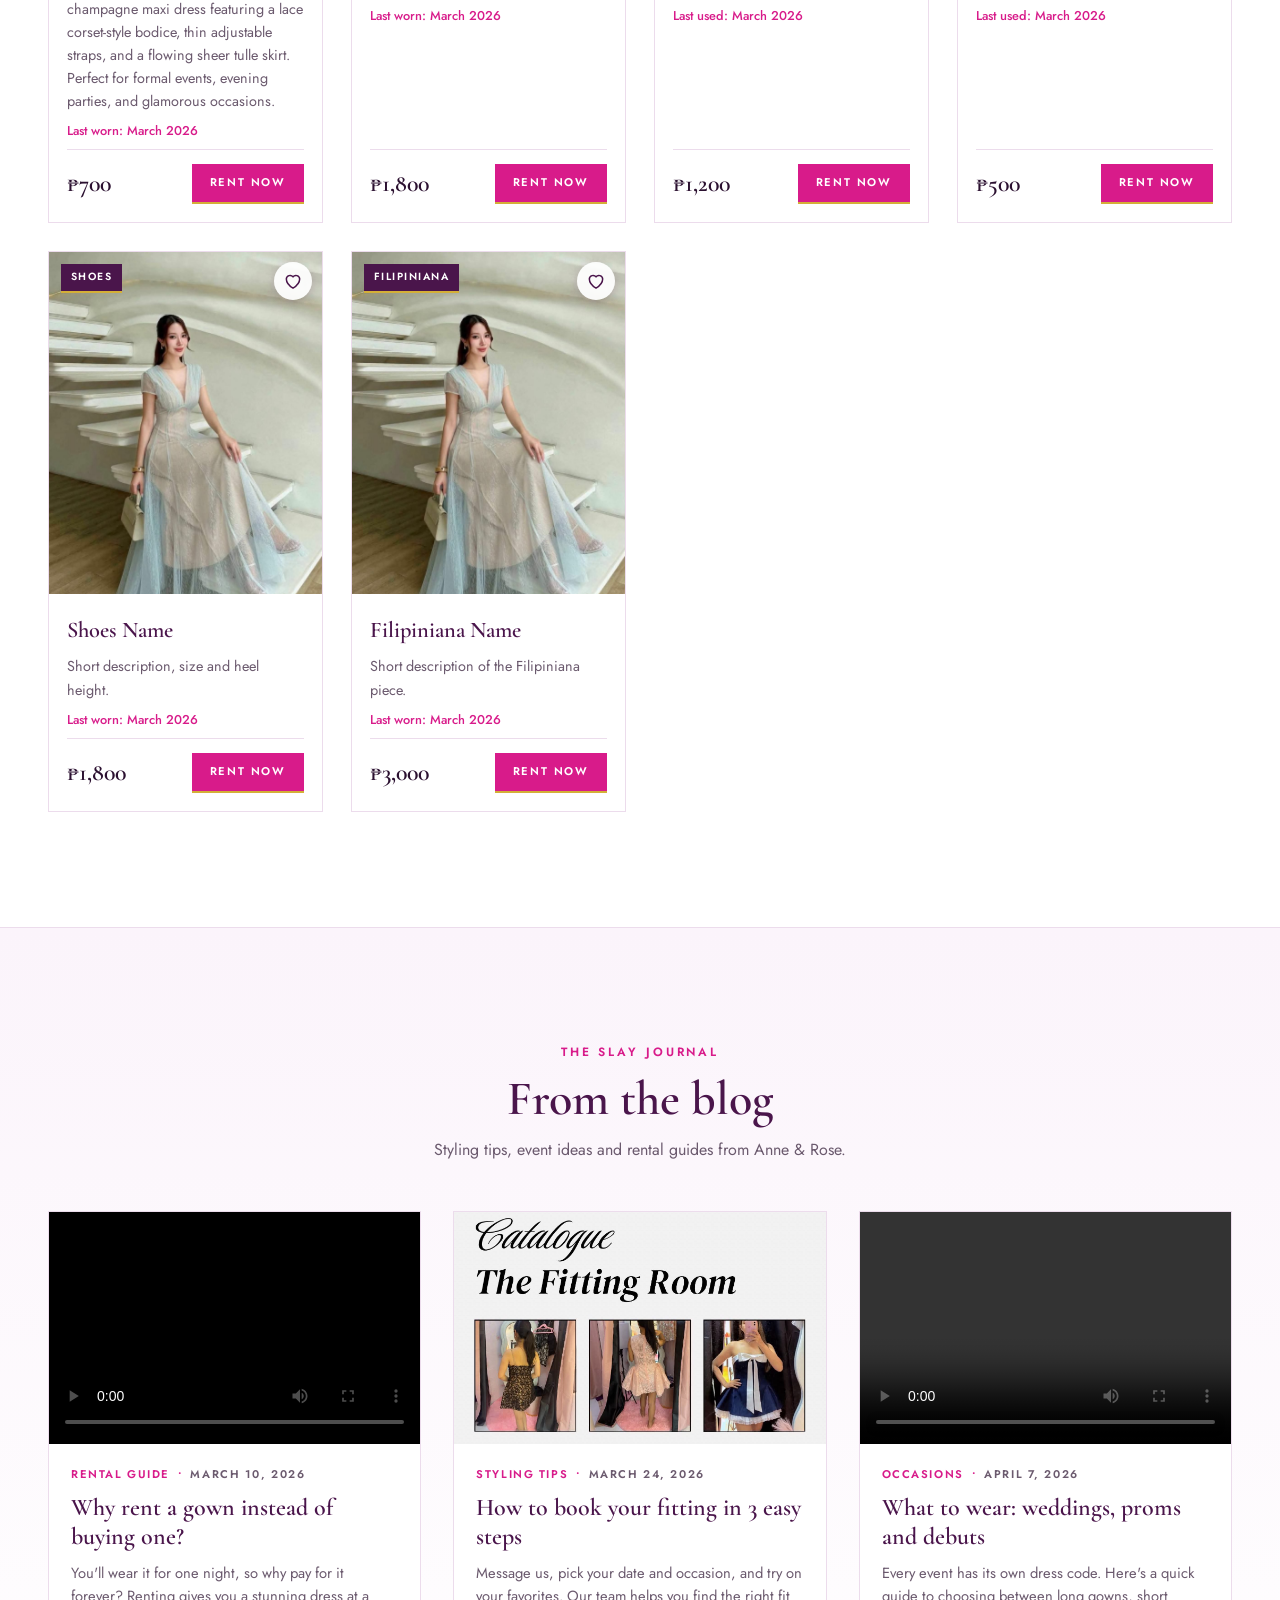
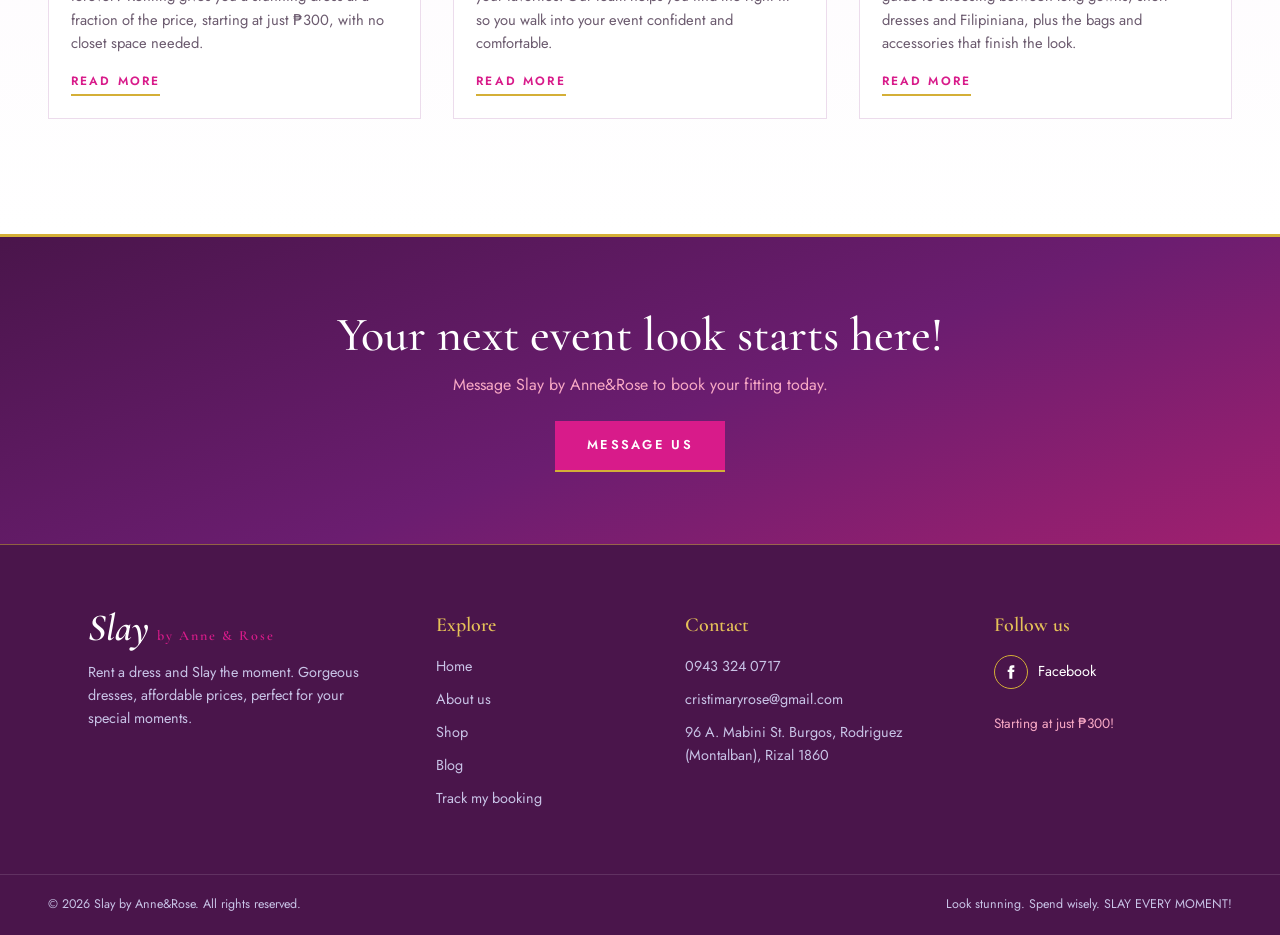
==== commit 6361c168: "added policy" ====
--- a/index.html
+++ b/index.html
@@ -468,6 +468,24 @@
       </ul>
     </div>
 
+    <button type="button" class="policy-fab" id="policyFab" aria-label="View rental policy" aria-haspopup="dialog">?</button>
+ 
+<dialog class="policy-modal" id="policyModal" aria-labelledby="policyTitle">
+  <button type="button" class="policy-close" aria-label="Close">&times;</button>
+  <h3 id="policyTitle">Rental Policy</h3>
+  <ul>
+    <li><strong>Reservation:</strong> ₱300 non-refundable down payment, deducted from your total.</li>
+    <li><strong>Security deposit:</strong> ₱500, refunded after the dress is returned and inspected.</li>
+    <li><strong>Rental period:</strong> 3 days: pick-up/delivery, event day, return.</li>
+    <li><strong>Late return:</strong> ₱350 per day, deducted from your deposit.</li>
+    <li><strong>Rescheduling:</strong> at least 3 days before pick-up. One free reschedule per booking.</li>
+    <li><strong>Fitting:</strong> ₱100 for up to 5 dresses, by appointment only.</li>
+    <li><strong>Online rental:</strong> Metro Manila (NCR) only. Send your bust, waist and length measurements. Delivery and return fees are paid by the customer.</li>
+    <li><strong>Care:</strong> Don't wash, iron or alter the dress. Return all accessories.</li>
+  </ul>
+  <p class="policy-note">Payments via GCash or bank transfer. Message us on Facebook for questions.</p>
+</dialog>
+
     <div class="footer-col">
       <h4>Follow us</h4>
       <a href="https://www.facebook.com/share/1JVDcaen61/?mibextid=wwXIfr" class="footer-social" target="_blank" rel="noopener" aria-label="Slay by Anne and Rose on Facebook">
@@ -485,6 +503,9 @@
 </footer>
 
    <script src="shop-live.js?v=7"></script>
-   <script src="track.js?v=1"></script>
+   <script src="track.js?v=3"></script>
+   
+
+   
 </body>
 </html>
--- a/style.css
+++ b/style.css
@@ -581,4 +581,68 @@
   box-shadow:0 8px 18px rgba(216,27,138,.30);
 }
 .fc-foot .fc-btn:disabled{opacity:.6;cursor:wait}
-.fc-foot .fc-clear{align-self:center;font-size:13px;color:#7a3a6e}+.fc-foot .fc-clear{align-self:center;font-size:13px;color:#7a3a6e}
+/* ---------- Rental policy button + popup (paste at the very bottom of style.css) ---------- */
+.policy-fab{
+  position:absolute;
+  right:18px;
+  bottom:18px;
+  z-index:5;
+  width:46px;
+  height:46px;
+  border-radius:50%;
+  border:2px solid #fff;
+  background:#D81B8A;
+  color:#fff;
+  font:600 24px/1 var(--sans);
+  display:flex;
+  align-items:center;
+  justify-content:center;
+  cursor:pointer;
+  box-shadow:0 4px 14px rgba(0,0,0,.3);
+  transition:transform .2s ease,background .2s ease;
+}
+.policy-fab:hover,
+.policy-fab:focus-visible{transform:scale(1.1);background:#6B1D70}
+
+.policy-modal{
+  position:fixed;
+  margin:auto;
+  width:min(92vw,420px);
+  max-height:85vh;
+  overflow-y:auto;
+  padding:26px 22px 22px;
+  border:0;
+  border-bottom:3px solid #D4AF37;
+  background:#fff;
+  color:#2b1030;
+  font-family:var(--sans);
+  box-shadow:0 20px 50px rgba(26,10,27,.45);
+}
+.policy-modal::backdrop{background:rgba(26,10,27,.7)}
+.policy-modal[open]{animation:modalIn .25s ease-out}
+.policy-modal h3{
+  margin:0 0 12px;
+  padding-right:30px;
+  font-family:var(--serif);
+  font-size:1.8rem;
+  font-weight:600;
+  color:#4A154B;
+}
+.policy-modal ul{margin:0;padding-left:18px}
+.policy-modal li{margin-bottom:8px;font-size:.92rem;line-height:1.45;color:#2b1030}
+.policy-modal li strong{color:#4A154B}
+.policy-modal .policy-note{margin:12px 0 0;font-size:.8rem;color:#6b5a6e}
+.policy-close{
+  position:absolute;
+  top:10px;
+  right:12px;
+  width:34px;
+  height:34px;
+  border-radius:50%;
+  background:#f4e8f4;
+  color:#4A154B;
+  font-size:1.6rem;
+  line-height:1;
+}
+.policy-close:hover{background:#ecdcec;color:#D81B8A}
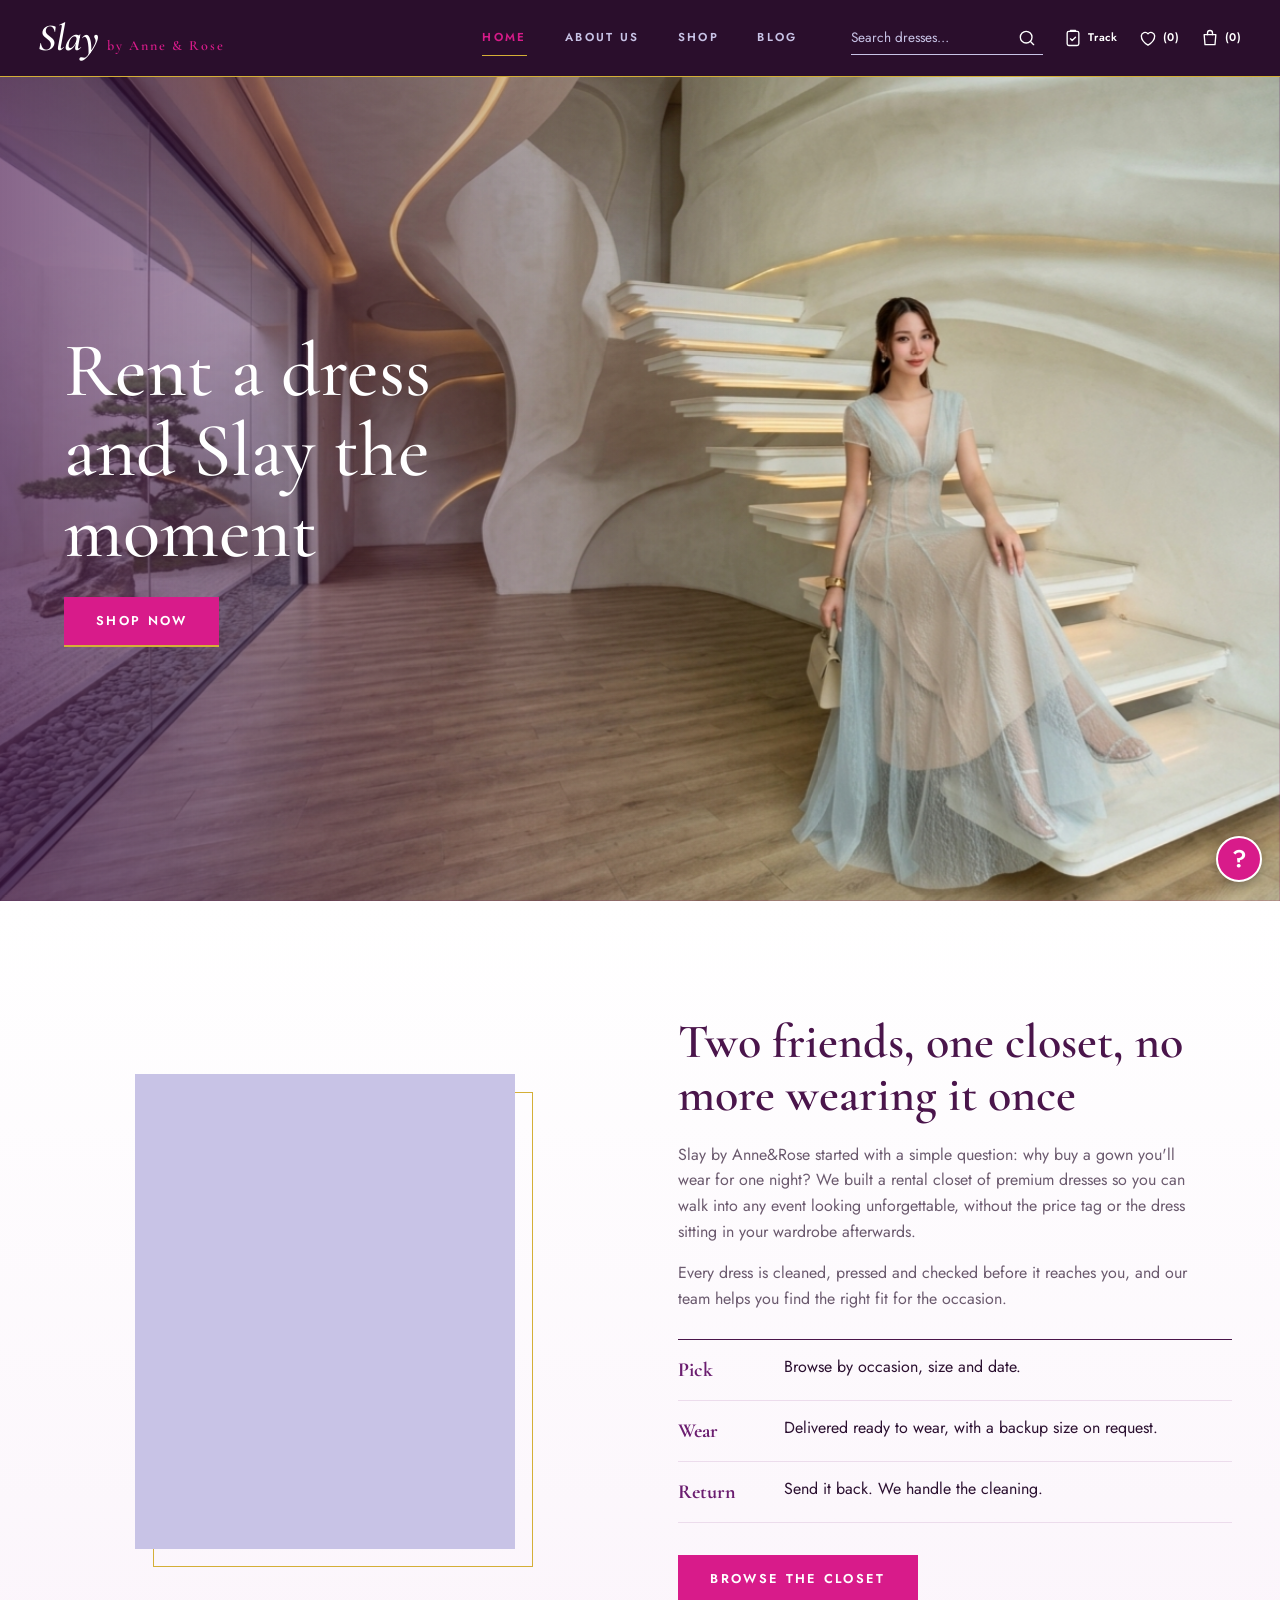
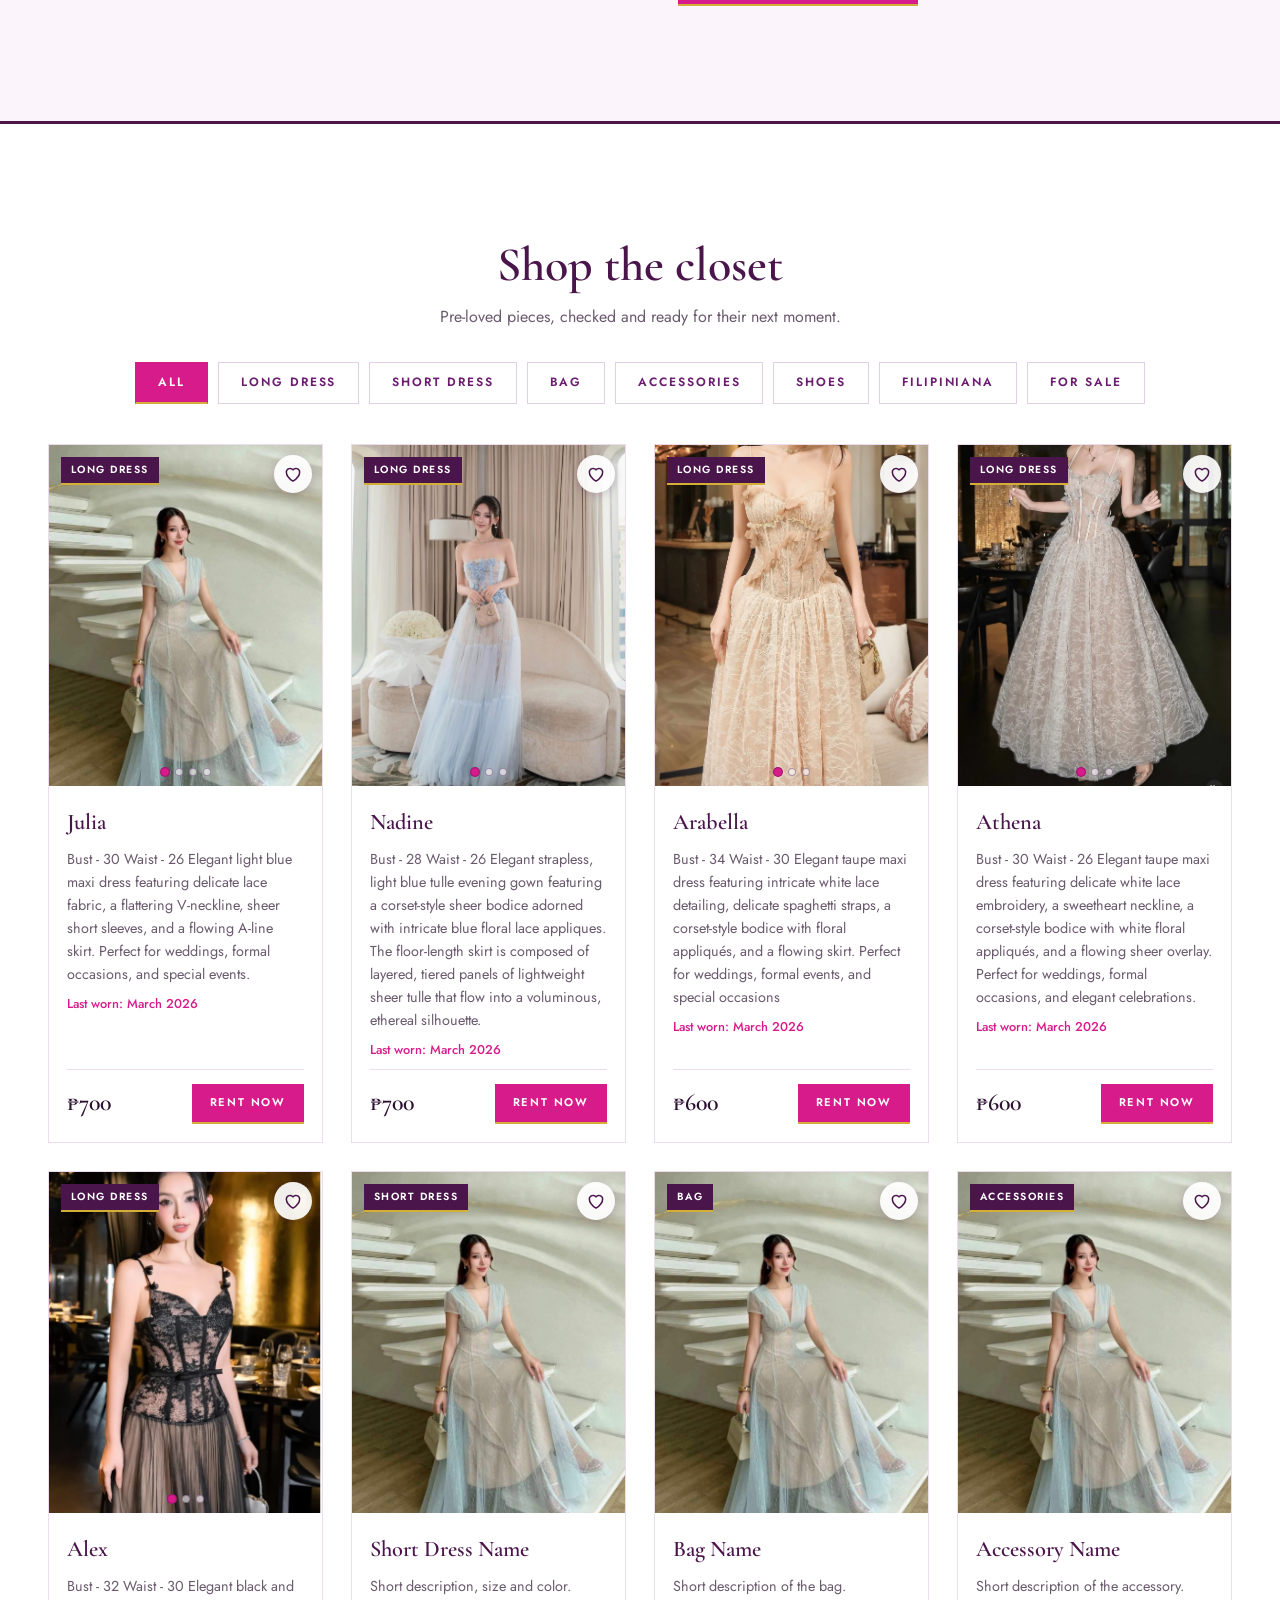
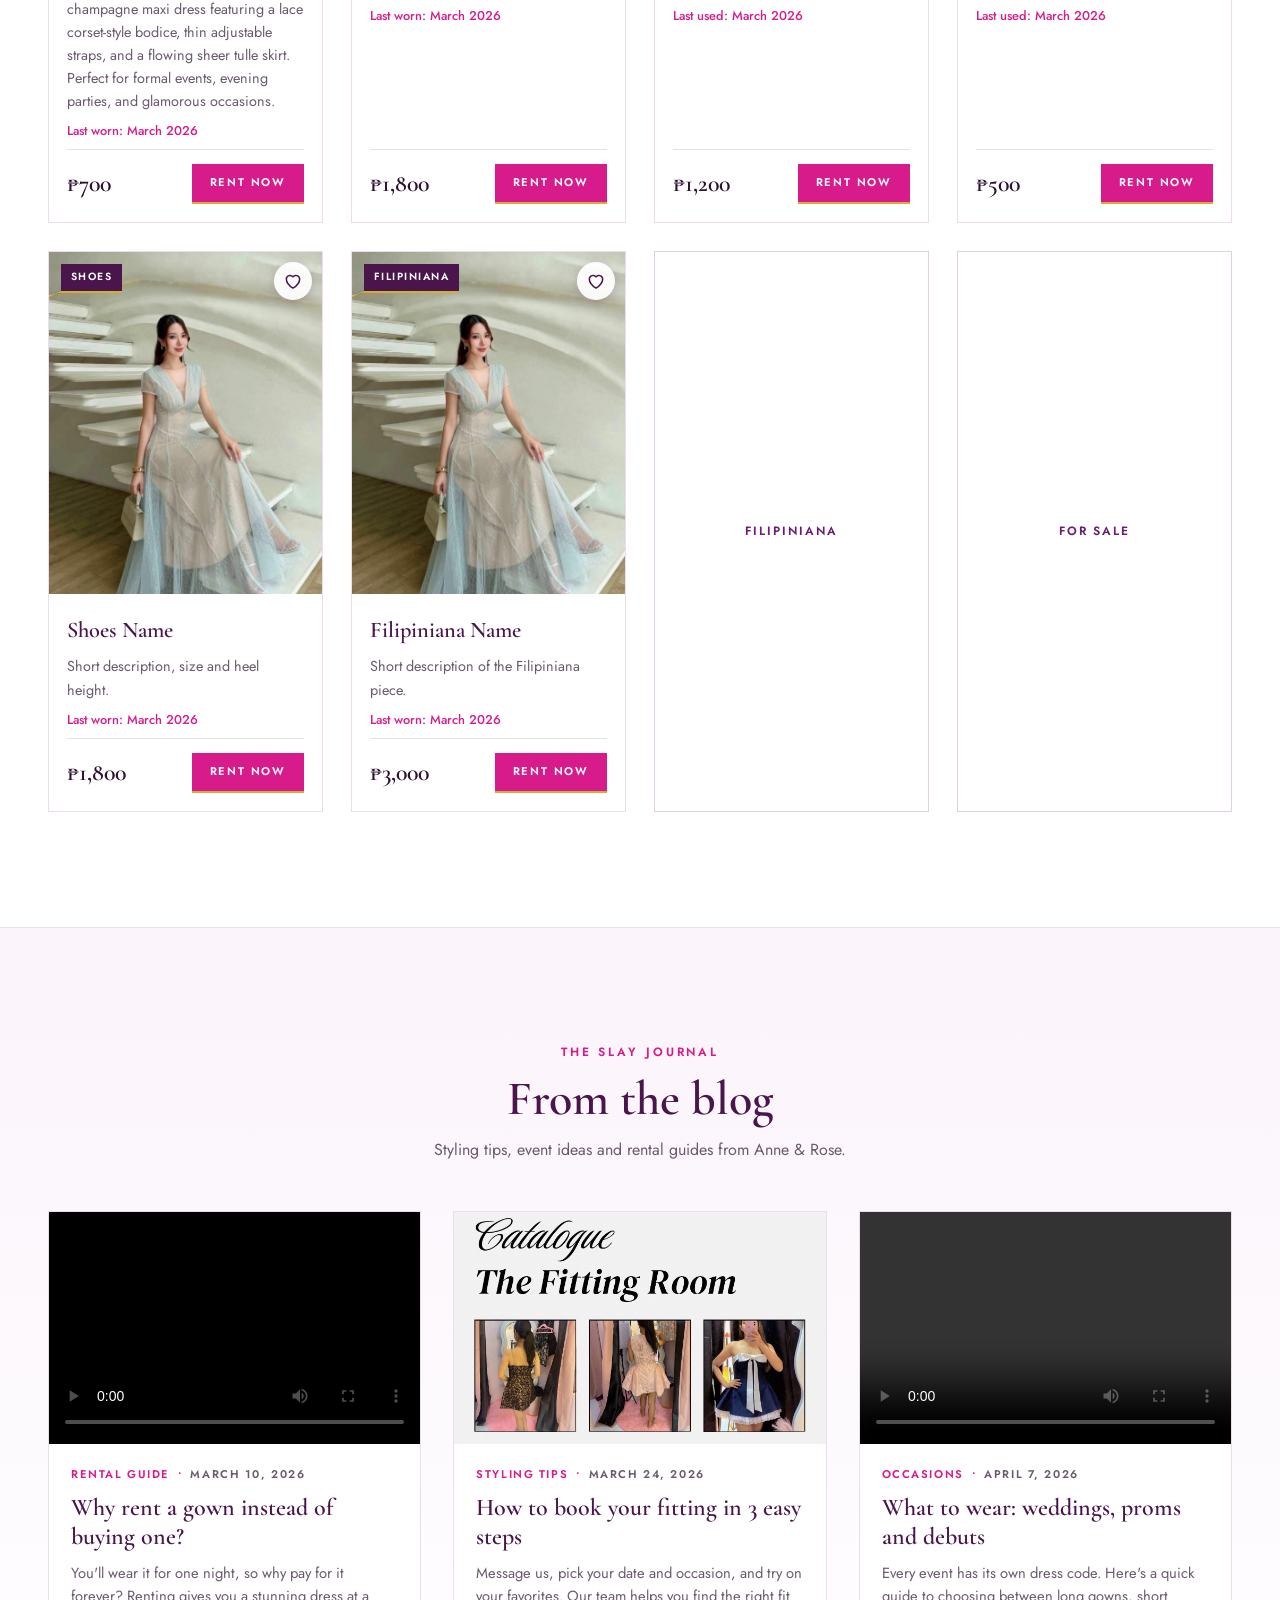
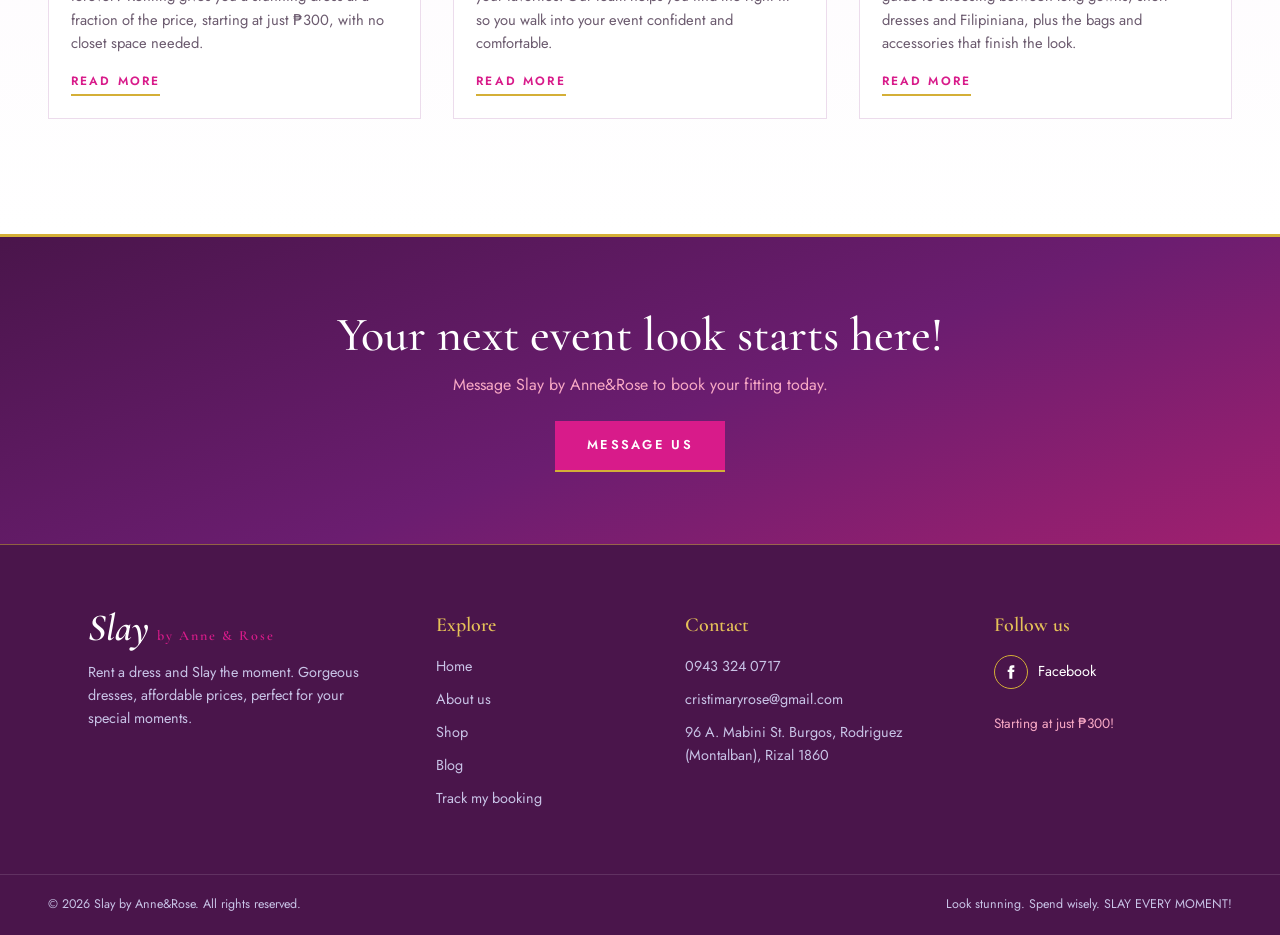
==== commit f737a423: "Initial commit for DressRental project" ====
--- a/index.html
+++ b/index.html
@@ -115,6 +115,7 @@
       <button class="shop-tab" data-filter="accessories" role="tab" aria-selected="false">Accessories</button>
       <button class="shop-tab" data-filter="shoes" role="tab" aria-selected="false">Shoes</button>
       <button class="shop-tab" data-filter="filipiniana" role="tab" aria-selected="false">Filipiniana</button>
+      <button class="shop-tab" data-filter="for-sale" role="tab" aria-selected="false">For Sale</button>
     </div>
 
     <div class="shop-grid">
@@ -295,6 +296,9 @@
           </div>
         </div>
       </article>
+      <button class="shop-tab" data-filter="filipiniana" role="tab" aria-selected="false">Filipiniana</button>
+      <button class="shop-tab" data-filter="for-sale" role="tab" aria-selected="false">For Sale</button>
+       
 
     </div>
   </div>
@@ -502,8 +506,8 @@
   </div>
 </footer>
 
-   <script src="shop-live.js?v=7"></script>
-   <script src="track.js?v=3"></script>
+    <script src="shop-live.js?v=11"></script>
+   <script src="track.js?v=4"></script>
    
 
    
